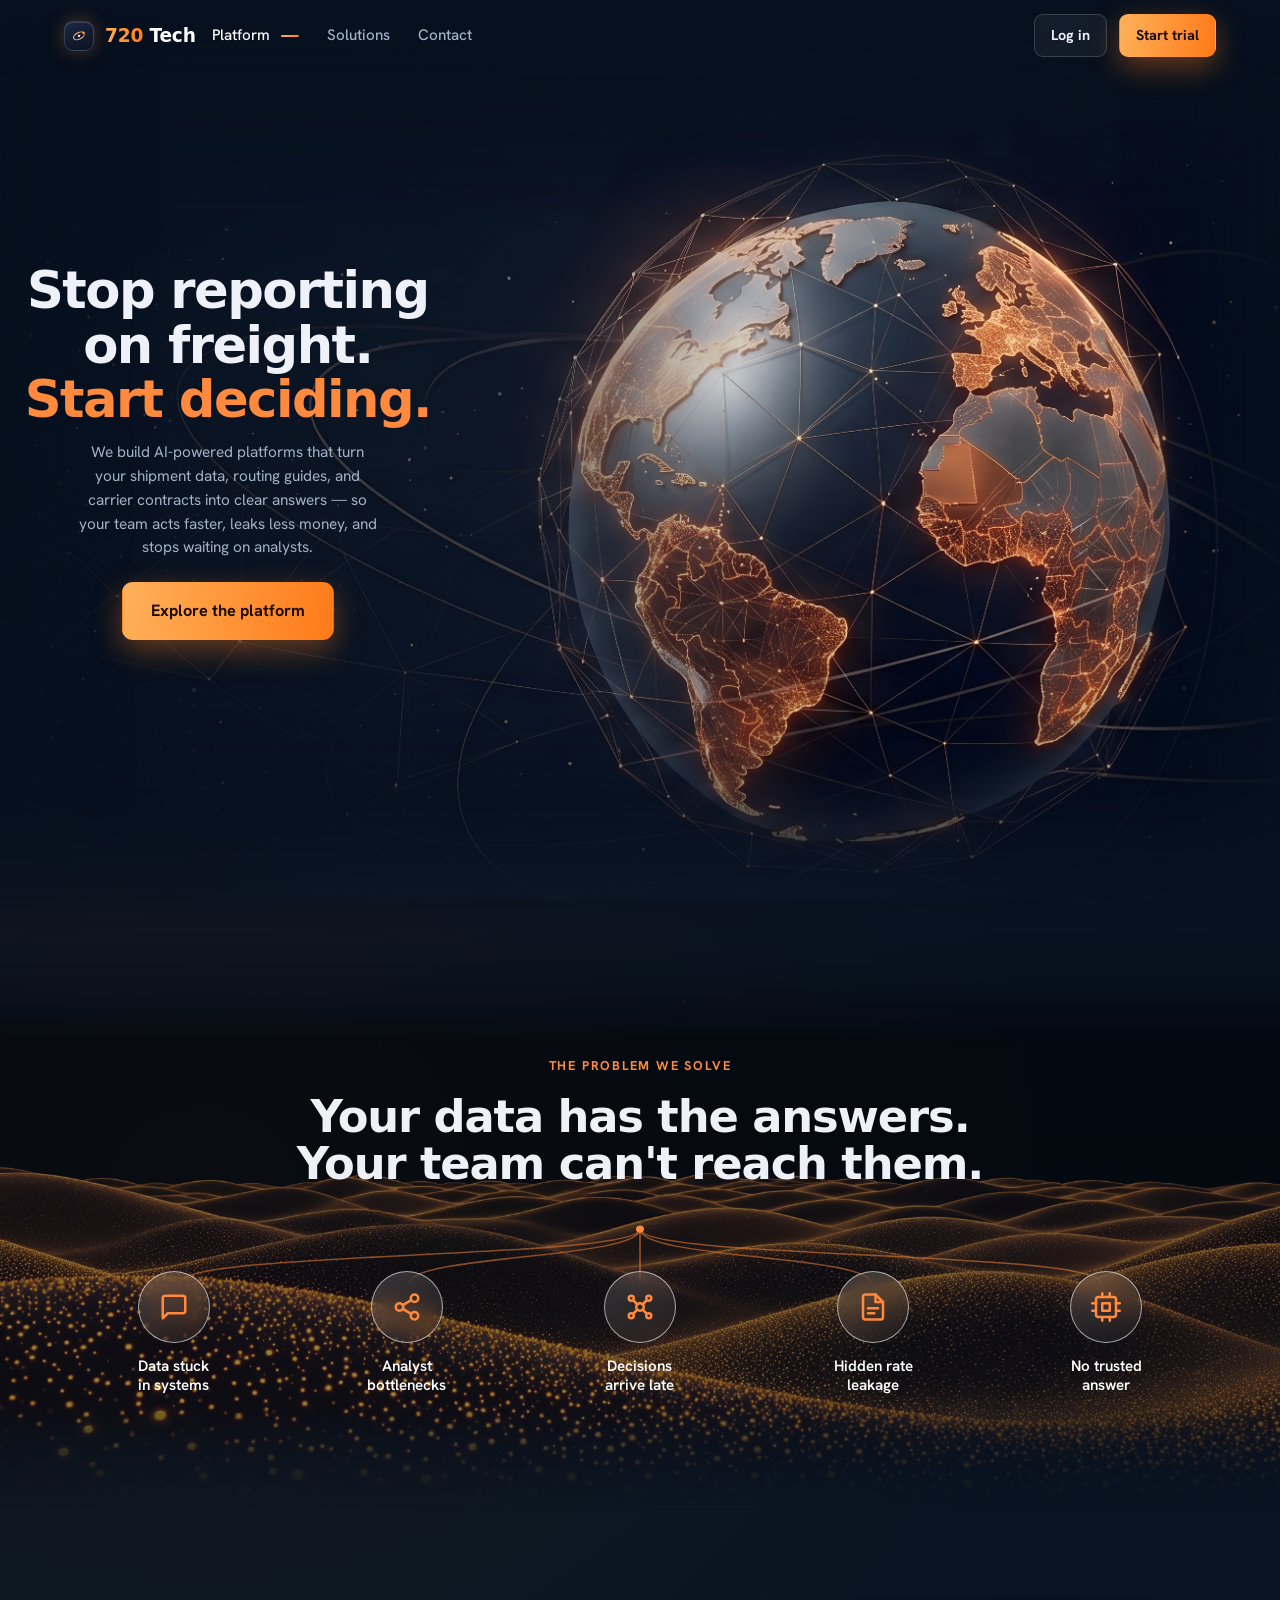
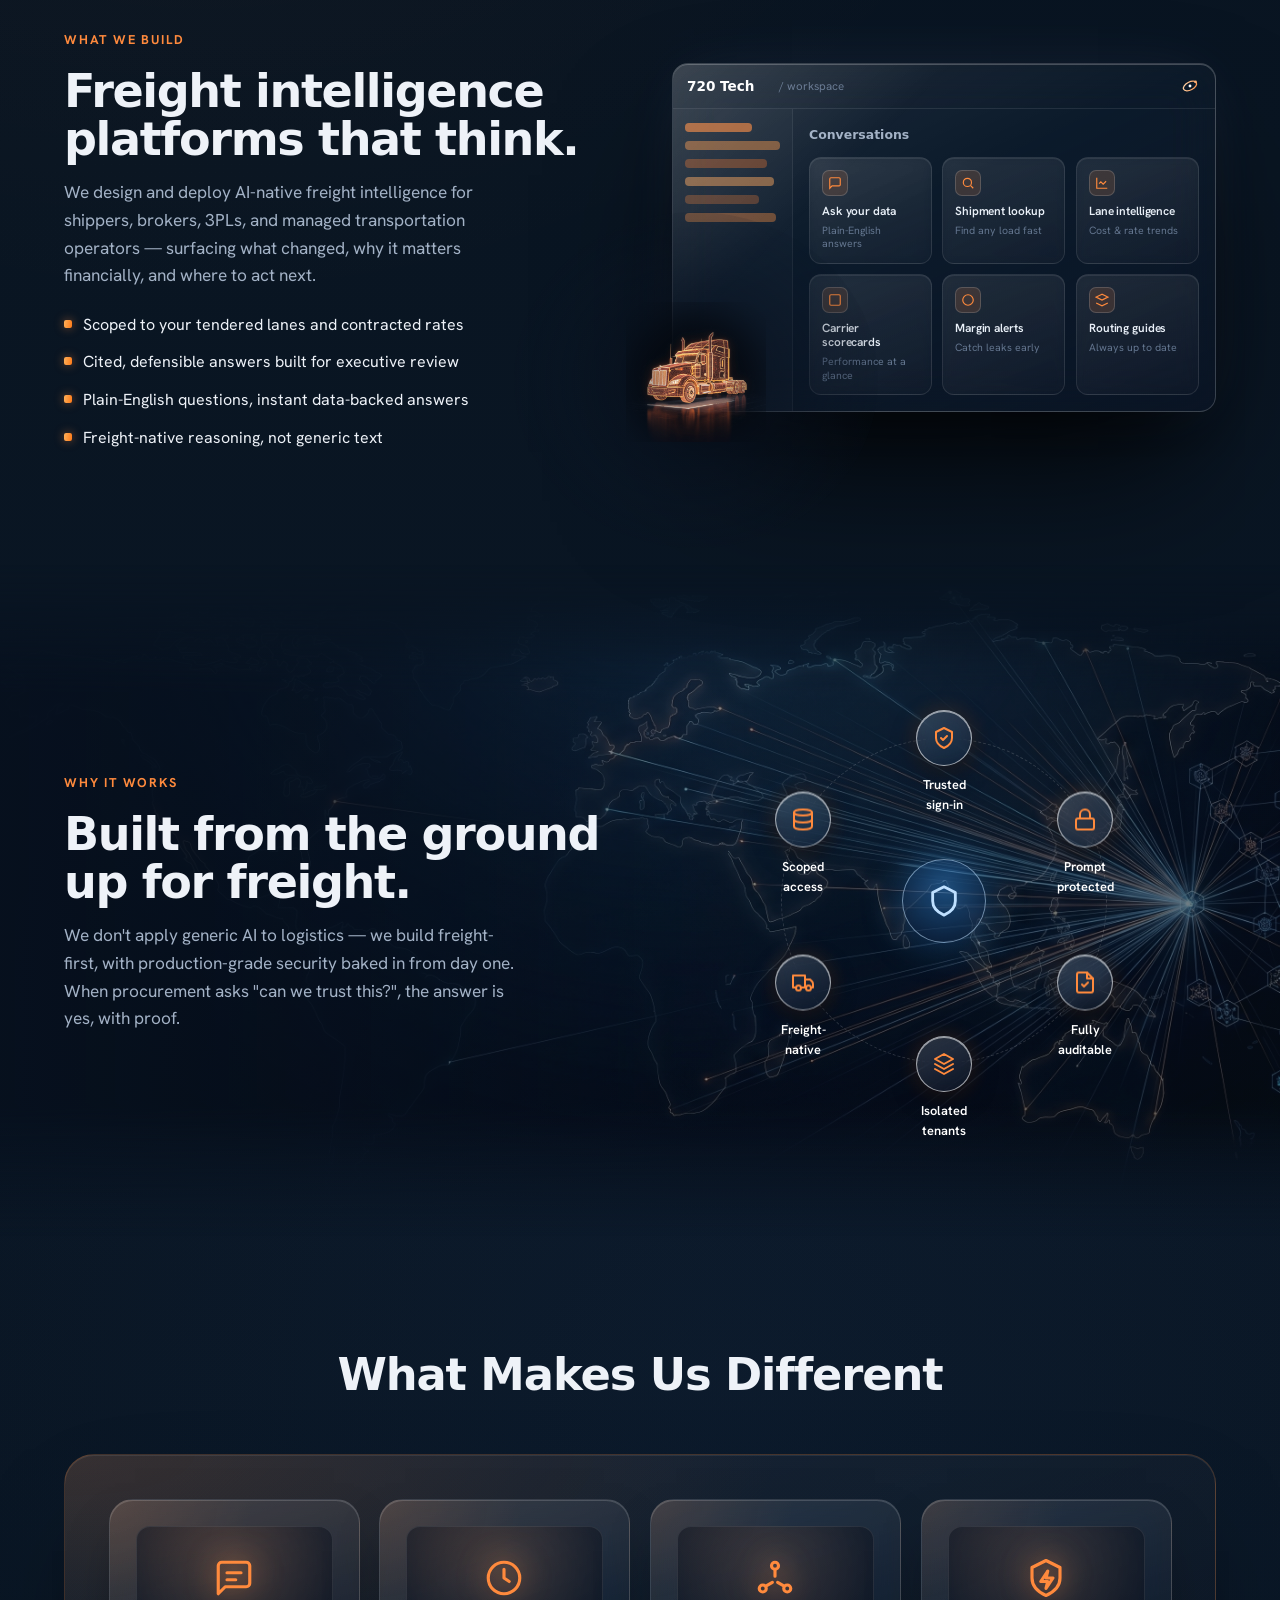
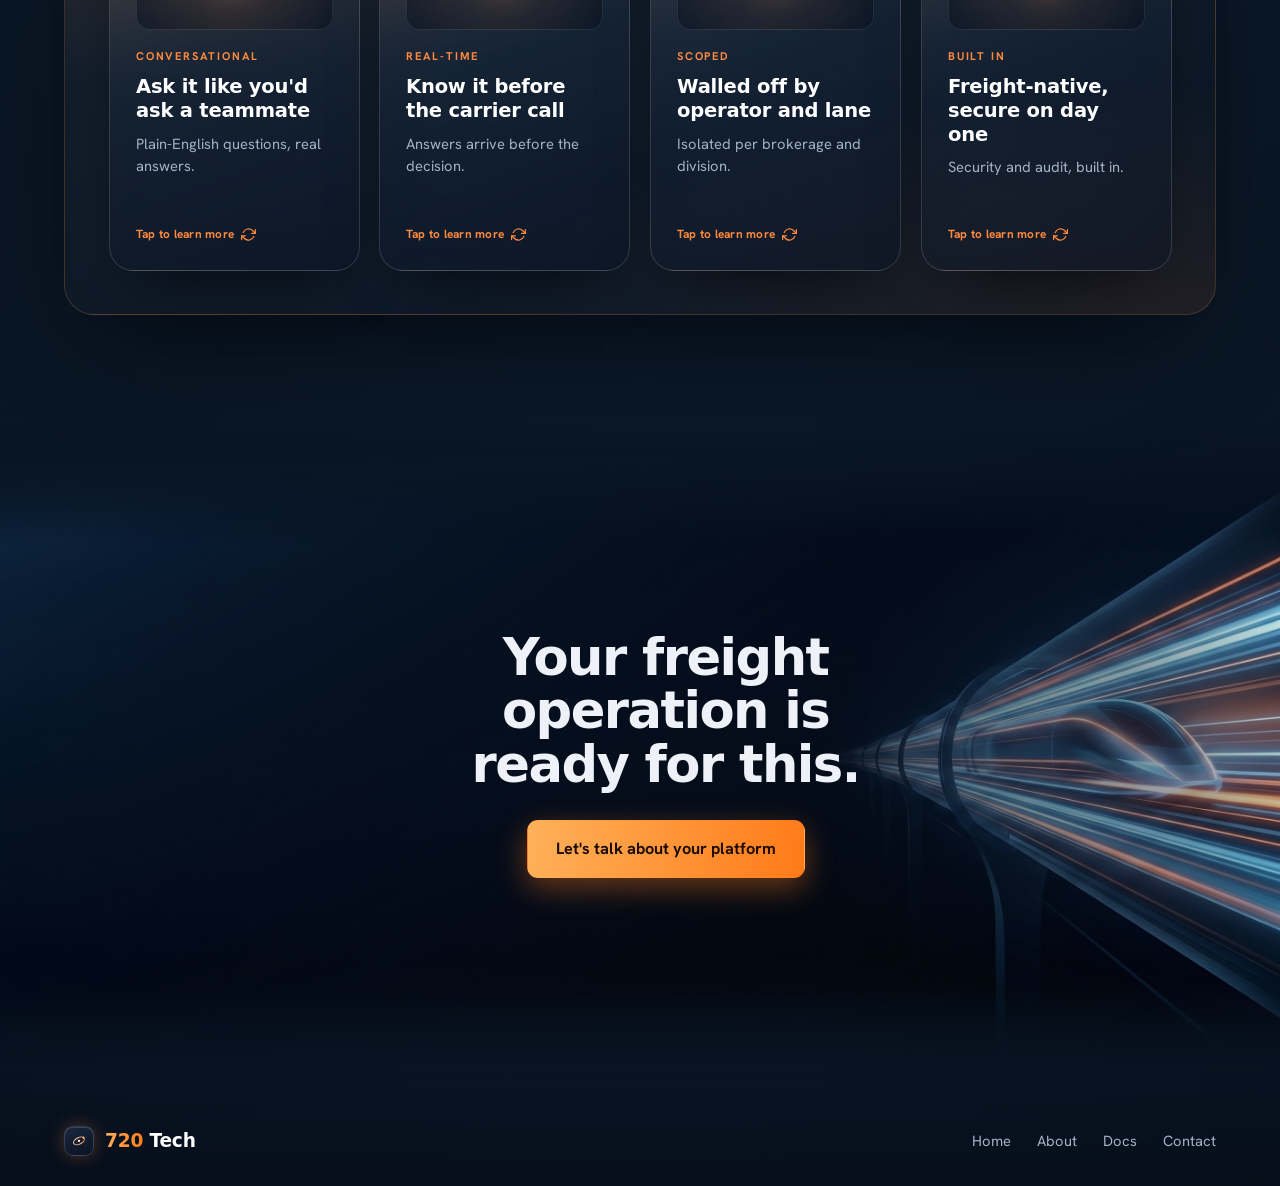
==== index.html @ ce0e9659 "Different: orange-gradient panel behind cards; click/keyboard flip cards (front tease -> back detail" ====
<!DOCTYPE html>
<html lang="en">
<head>
  <meta charset="UTF-8" />
  <meta name="viewport" content="width=device-width, initial-scale=1.0" />
  <title>Freight Intelligence Platforms | 720 Tech</title>
  <meta name="description" content="720 Tech builds AI-powered freight intelligence platforms that turn shipment data, routing guides, and carrier contracts into cited, real-time answers — so teams decide faster and stop waiting on analysts." />
  <meta name="robots" content="index, follow" />
  <link rel="canonical" href="https://kaidena9.github.io/720tech/" />
  <meta property="og:type" content="website" />
  <meta property="og:site_name" content="720 Tech" />
  <meta property="og:title" content="Freight Intelligence Platforms | 720 Tech" />
  <meta property="og:description" content="720 Tech builds AI-powered freight intelligence platforms that turn shipment data, routing guides, and carrier contracts into cited, real-time answers — so teams decide faster and stop waiting on analysts." />
  <meta property="og:url" content="https://kaidena9.github.io/720tech/" />
  <meta property="og:image" content="https://kaidena9.github.io/720tech/assets/light/globe-hd.jpg" />
  <meta property="og:image:width" content="2048" />
  <meta property="og:image:height" content="2048" />
  <meta name="twitter:card" content="summary_large_image" />
  <meta name="twitter:title" content="Freight Intelligence Platforms | 720 Tech" />
  <meta name="twitter:description" content="720 Tech builds AI-powered freight intelligence platforms that turn shipment data, routing guides, and carrier contracts into cited, real-time answers." />
  <meta name="twitter:image" content="https://kaidena9.github.io/720tech/assets/light/globe-hd.jpg" />
  <link rel="icon" href="assets/logomark.svg" type="image/svg+xml" />
  <link rel="preconnect" href="https://fonts.googleapis.com" />
  <link rel="preconnect" href="https://api.fontshare.com" crossorigin />
  <link rel="stylesheet" href="site.css" />
  <script type="application/ld+json">
  {"@context":"https://schema.org","@graph":[
    {"@type":"Organization","@id":"https://kaidena9.github.io/720tech/#organization","name":"720 Tech","url":"https://kaidena9.github.io/720tech/","logo":"https://kaidena9.github.io/720tech/assets/logomark.svg","description":"720 Tech builds AI-powered freight intelligence platforms for shippers, brokers, 3PLs, and managed transportation operators."},
    {"@type":"WebSite","@id":"https://kaidena9.github.io/720tech/#website","name":"720 Tech","url":"https://kaidena9.github.io/720tech/","publisher":{"@id":"https://kaidena9.github.io/720tech/#organization"}}
  ]}
  </script>
</head>
<body>
  <a class="skip" href="#main">Skip to content</a>

  <!-- ======================= NAV ======================= -->
  <header class="nav" id="nav">
    <div class="wrap nav-inner">
      <a class="brand" href="index.html" aria-label="720 Tech home">
        <span class="brand-mark" aria-hidden="true"><svg viewBox="0 0 40 40" fill="none"><defs><linearGradient id="lgm" x1="7" y1="8" x2="33" y2="32" gradientUnits="userSpaceOnUse"><stop stop-color="#ffe1bd"/><stop offset="1" stop-color="#ff8a3d"/></linearGradient></defs><ellipse cx="20" cy="20" rx="13" ry="7.2" transform="rotate(-27 20 20)" stroke="url(#lgm)" stroke-width="2.3"/><circle cx="20" cy="20" r="2.6" fill="#fff"/><circle cx="30" cy="12.6" r="2.5" fill="url(#lgm)"/></svg></span>
        <span><span class="b720">720</span> Tech</span>
      </a>
      <nav class="nav-links" aria-label="Primary">
        <a class="cur" href="#what">Platform</a>
        <a href="#build">Solutions</a>
        <a href="#cta">Contact</a>
      </nav>
      <div class="nav-right">
        <a class="btn btn-ghost" href="#cta">Log in</a>
        <a class="btn btn-orange" href="#cta">Start trial</a>
        <button class="menu-btn" id="menuBtn" aria-label="Open menu" aria-expanded="false" aria-controls="mobile"><span></span><span></span><span></span></button>
      </div>
    </div>
  </header>
  <div class="mobile" id="mobile" hidden>
    <a href="#what">Platform</a>
    <a href="#build">Solutions</a>
    <a href="#cta">Contact</a>
    <a class="btn btn-orange" href="#cta">Start trial</a>
  </div>

  <main id="main">

    <!-- ======================= HERO ======================= -->
    <section class="hero">
      <span class="hero-scrim" aria-hidden="true"></span>
      <div class="wrap hero-grid">
        <div class="hero-copy">
          <h1 class="reveal">Stop reporting on freight. <span class="warm">Start deciding.</span></h1>
          <p class="reveal" data-d="1">We build AI-powered platforms that turn your shipment data, routing guides, and carrier contracts into clear answers — so your team acts faster, leaks less money, and stops waiting on analysts.</p>
          <div class="hero-cta reveal" data-d="2"><a class="btn btn-orange btn-lg" href="#what">Explore the platform</a></div>
        </div>
      </div>
    </section>

    <!-- ======================= PROBLEM ======================= -->
    <section class="sec" id="what">
      <div class="sec-wave" aria-hidden="true"><img src="assets/light/wave-bg-hd.jpg" alt="" loading="lazy" /></div>
      <div class="wrap">
        <div class="head reveal">
          <span class="kick">The Problem We Solve</span>
          <h2>Your data has the answers.<br>Your team can't reach them.</h2>
        </div>
        <div class="ptree reveal" data-d="1">
          <svg class="ptree-lines" viewBox="0 0 1000 60" preserveAspectRatio="none" fill="none" stroke="rgba(255,138,61,.5)" stroke-width="1.5">
            <path d="M500 4 C 500 34, 100 26, 100 58"/>
            <path d="M500 4 C 500 34, 300 30, 300 58"/>
            <path d="M500 4 L 500 58"/>
            <path d="M500 4 C 500 34, 700 30, 700 58"/>
            <path d="M500 4 C 500 34, 900 26, 900 58"/>
            <circle cx="500" cy="4" r="3.5" fill="#ff8a3d" stroke="none"/>
          </svg>
          <div class="pnodes">
            <div class="pnode"><span class="pcirc"><svg viewBox="0 0 24 24" fill="none" stroke="currentColor" stroke-width="2" stroke-linecap="round" stroke-linejoin="round"><path d="M21 15a2 2 0 0 1-2 2H7l-4 4V5a2 2 0 0 1 2-2h14a2 2 0 0 1 2 2z"/></svg></span><b>Data stuck<br>in systems</b></div>
            <div class="pnode"><span class="pcirc"><svg viewBox="0 0 24 24" fill="none" stroke="currentColor" stroke-width="2" stroke-linecap="round" stroke-linejoin="round"><circle cx="18" cy="5" r="3"/><circle cx="6" cy="12" r="3"/><circle cx="18" cy="19" r="3"/><line x1="8.6" y1="10.5" x2="15.4" y2="6.5"/><line x1="8.6" y1="13.5" x2="15.4" y2="17.5"/></svg></span><b>Analyst<br>bottlenecks</b></div>
            <div class="pnode"><span class="pcirc"><svg viewBox="0 0 24 24" fill="none" stroke="currentColor" stroke-width="2" stroke-linecap="round" stroke-linejoin="round"><circle cx="12" cy="12" r="3"/><circle cx="5" cy="5" r="2"/><circle cx="19" cy="5" r="2"/><circle cx="5" cy="19" r="2"/><circle cx="19" cy="19" r="2"/><path d="M7 7l3 3M17 7l-3 3M7 17l3-3M17 17l-3-3"/></svg></span><b>Decisions<br>arrive late</b></div>
            <div class="pnode"><span class="pcirc"><svg viewBox="0 0 24 24" fill="none" stroke="currentColor" stroke-width="2" stroke-linecap="round" stroke-linejoin="round"><path d="M14 2H6a2 2 0 0 0-2 2v16a2 2 0 0 0 2 2h12a2 2 0 0 0 2-2V8z"/><path d="M14 2v6h6"/><line x1="8" y1="13" x2="16" y2="13"/><line x1="8" y1="17" x2="13" y2="17"/></svg></span><b>Hidden rate<br>leakage</b></div>
            <div class="pnode"><span class="pcirc"><svg viewBox="0 0 24 24" fill="none" stroke="currentColor" stroke-width="2" stroke-linecap="round" stroke-linejoin="round"><rect x="4" y="4" width="16" height="16" rx="2"/><rect x="9" y="9" width="6" height="6"/><line x1="9" y1="1" x2="9" y2="4"/><line x1="15" y1="1" x2="15" y2="4"/><line x1="9" y1="20" x2="9" y2="23"/><line x1="15" y1="20" x2="15" y2="23"/><line x1="20" y1="9" x2="23" y2="9"/><line x1="20" y1="15" x2="23" y2="15"/><line x1="1" y1="9" x2="4" y2="9"/><line x1="1" y1="15" x2="4" y2="15"/></svg></span><b>No trusted<br>answer</b></div>
          </div>
        </div>
      </div>
    </section>

    <!-- ======================= WHAT WE BUILD ======================= -->
    <section class="sec" id="build">
      <div class="wrap split">
        <div class="col-text reveal">
          <span class="kick">What We Build</span>
          <h2>Freight intelligence platforms that think.</h2>
          <p>We design and deploy AI-native freight intelligence for shippers, brokers, 3PLs, and managed transportation operators — surfacing what changed, why it matters financially, and where to act next.</p>
          <ul class="blist">
            <li>Scoped to your tendered lanes and contracted rates</li>
            <li>Cited, defensible answers built for executive review</li>
            <li>Plain-English questions, instant data-backed answers</li>
            <li>Freight-native reasoning, not generic text</li>
          </ul>
        </div>
        <div class="col-visual reveal" data-d="1">
          <div class="dash-wrap">
            <div class="dash" aria-hidden="true">
              <div class="dash-bar"><span class="b720" style="color:#fff">720 Tech</span><span class="tab">/ workspace</span><span class="dash-logo" aria-hidden="true"><svg viewBox="0 0 40 40" fill="none"><defs><linearGradient id="lgmd" x1="7" y1="8" x2="33" y2="32" gradientUnits="userSpaceOnUse"><stop stop-color="#ffe1bd"/><stop offset="1" stop-color="#ff8a3d"/></linearGradient></defs><ellipse cx="20" cy="20" rx="13" ry="7.2" transform="rotate(-27 20 20)" stroke="url(#lgmd)" stroke-width="2.3"/><circle cx="20" cy="20" r="2.6" fill="#fff"/><circle cx="30" cy="12.6" r="2.5" fill="url(#lgmd)"/></svg></span></div>
              <div class="dash-body">
                <div class="dash-side"><i></i><i></i><i></i><i></i><i></i><i></i></div>
                <div class="dash-main">
                  <h6>Conversations</h6>
                  <div class="dash-cards">
                    <div class="dcardm"><span class="ic"><svg viewBox="0 0 24 24" fill="none" stroke="currentColor" stroke-width="2"><path d="M21 15a2 2 0 0 1-2 2H7l-4 4V5a2 2 0 0 1 2-2h14a2 2 0 0 1 2 2z"/></svg></span><b class="dt">Ask your data</b><span class="dd">Plain-English answers</span></div>
                    <div class="dcardm"><span class="ic"><svg viewBox="0 0 24 24" fill="none" stroke="currentColor" stroke-width="2"><circle cx="11" cy="11" r="7"/><line x1="21" y1="21" x2="16.6" y2="16.6"/></svg></span><b class="dt">Shipment lookup</b><span class="dd">Find any load fast</span></div>
                    <div class="dcardm"><span class="ic"><svg viewBox="0 0 24 24" fill="none" stroke="currentColor" stroke-width="2"><path d="M3 3v18h18"/><path d="m19 9-5 5-4-4-3 3"/></svg></span><b class="dt">Lane intelligence</b><span class="dd">Cost &amp; rate trends</span></div>
                    <div class="dcardm"><span class="ic"><svg viewBox="0 0 24 24" fill="none" stroke="currentColor" stroke-width="2"><rect x="3" y="3" width="18" height="18" rx="2"/></svg></span><b class="dt">Carrier scorecards</b><span class="dd">Performance at a glance</span></div>
                    <div class="dcardm"><span class="ic"><svg viewBox="0 0 24 24" fill="none" stroke="currentColor" stroke-width="2"><circle cx="12" cy="12" r="9"/></svg></span><b class="dt">Margin alerts</b><span class="dd">Catch leaks early</span></div>
                    <div class="dcardm"><span class="ic"><svg viewBox="0 0 24 24" fill="none" stroke="currentColor" stroke-width="2"><path d="M12 2 2 7l10 5 10-5z"/><path d="m2 17 10 5 10-5"/></svg></span><b class="dt">Routing guides</b><span class="dd">Always up to date</span></div>
                  </div>
                </div>
              </div>
            </div>
            <div class="build-sphere" aria-hidden="true"><img src="assets/light/holo-truck.jpg" alt="" loading="lazy" /><span class="smoke"><i style="--d:0s;--x:-22px"></i><i style="--d:.5s;--x:14px"></i><i style="--d:1s;--x:-8px"></i><i style="--d:1.5s;--x:20px"></i><i style="--d:2s;--x:-16px"></i><i style="--d:2.5s;--x:6px"></i><i style="--d:3s;--x:-24px"></i><i style="--d:3.5s;--x:18px"></i><i style="--d:4s;--x:-6px"></i><i style="--d:4.5s;--x:22px"></i><i style="--d:5s;--x:-18px"></i><i style="--d:5.5s;--x:10px"></i><i style="--d:6s;--x:-12px"></i><i style="--d:6.5s;--x:16px"></i><i style="--d:7s;--x:-20px"></i></span></div>
          </div>
        </div>
      </div>
    </section>

    <!-- ======================= WHY IT WORKS ======================= -->
    <section class="sec" id="why">
      <div class="sec-wave sec-map" aria-hidden="true"><img src="assets/light/world-map.jpg" alt="" loading="lazy" /></div>
      <div class="wrap split">
        <div class="col-text reveal">
          <span class="kick">Why It Works</span>
          <h2>Built from the ground up for freight.</h2>
          <p>We don't apply generic AI to logistics — we build freight-first, with production-grade security baked in from day one. When procurement asks "can we trust this?", the answer is yes, with proof.</p>
        </div>
        <div class="col-visual reveal" data-d="1">
          <div class="ring" aria-hidden="true">
            <span class="ring-circle"></span>
            <span class="ring-core"><svg viewBox="0 0 24 24" fill="none" stroke="currentColor" stroke-width="2" stroke-linecap="round" stroke-linejoin="round"><path d="M12 2l8 4v6c0 5-3.5 8-8 10-4.5-2-8-5-8-10V6z"/></svg></span>
            <div class="ring-orbit">
            <div class="rnode r1"><span class="rspin"><span class="rc"><svg viewBox="0 0 24 24" fill="none" stroke="currentColor" stroke-width="2" stroke-linecap="round" stroke-linejoin="round"><path d="M12 2l8 4v6c0 5-3.5 8-8 10-4.5-2-8-5-8-10V6z"/><path d="m9 12 2 2 4-4"/></svg></span><b>Trusted<br>sign-in</b></span></div>
            <div class="rnode r2"><span class="rspin"><span class="rc"><svg viewBox="0 0 24 24" fill="none" stroke="currentColor" stroke-width="2" stroke-linecap="round" stroke-linejoin="round"><rect x="3" y="11" width="18" height="11" rx="2"/><path d="M7 11V7a5 5 0 0 1 10 0v4"/></svg></span><b>Prompt<br>protected</b></span></div>
            <div class="rnode r3"><span class="rspin"><span class="rc"><svg viewBox="0 0 24 24" fill="none" stroke="currentColor" stroke-width="2" stroke-linecap="round" stroke-linejoin="round"><path d="M14 2H6a2 2 0 0 0-2 2v16a2 2 0 0 0 2 2h12a2 2 0 0 0 2-2V8z"/><path d="M14 2v6h6"/><path d="m9 14 2 2 4-4"/></svg></span><b>Fully<br>auditable</b></span></div>
            <div class="rnode r4"><span class="rspin"><span class="rc"><svg viewBox="0 0 24 24" fill="none" stroke="currentColor" stroke-width="2" stroke-linecap="round" stroke-linejoin="round"><path d="m12 2 9 5-9 5-9-5z"/><path d="m3 12 9 5 9-5"/><path d="m3 17 9 5 9-5"/></svg></span><b>Isolated<br>tenants</b></span></div>
            <div class="rnode r5"><span class="rspin"><span class="rc"><svg viewBox="0 0 24 24" fill="none" stroke="currentColor" stroke-width="2" stroke-linecap="round" stroke-linejoin="round"><path d="M10 17h4V5H2v12h3"/><path d="M20 17h2v-3.34a4 4 0 0 0-1.17-2.83L19 9h-5v8h1"/><circle cx="7.5" cy="17.5" r="2.5"/><circle cx="17.5" cy="17.5" r="2.5"/></svg></span><b>Freight-<br>native</b></span></div>
            <div class="rnode r6"><span class="rspin"><span class="rc"><svg viewBox="0 0 24 24" fill="none" stroke="currentColor" stroke-width="2" stroke-linecap="round" stroke-linejoin="round"><ellipse cx="12" cy="5" rx="9" ry="3"/><path d="M3 5v14a9 3 0 0 0 18 0V5"/><path d="M3 12a9 3 0 0 0 18 0"/></svg></span><b>Scoped<br>access</b></span></div>
            </div>
          </div>
        </div>
      </div>
    </section>

    <!-- ======================= WHAT MAKES US DIFFERENT ======================= -->
    <section class="sec" id="different">
      <div class="wrap">
        <div class="head reveal"><h2>What Makes Us Different</h2></div>
        <div class="diff-panel reveal">
        <div class="diff">
          <article class="dcard" role="button" tabindex="0" aria-label="Conversational — tap for details">
            <div class="dcard-inner">
              <div class="dcard-face dcard-front">
                <div class="dthumb"><svg viewBox="0 0 24 24" fill="none" stroke="currentColor" stroke-width="1.8" stroke-linecap="round" stroke-linejoin="round"><path d="M21 15a2 2 0 0 1-2 2H7l-4 4V5a2 2 0 0 1 2-2h14a2 2 0 0 1 2 2z"/><path d="M8 9h8M8 13h5"/></svg></div>
                <span class="dkick">Conversational</span>
                <h4>Ask it like you'd ask a teammate</h4>
                <p class="dtease">Plain-English questions, real answers.</p>
                <span class="dflip">Tap to learn more <svg viewBox="0 0 24 24" fill="none" stroke="currentColor" stroke-width="2" stroke-linecap="round" stroke-linejoin="round"><polyline points="23 4 23 10 17 10"/><polyline points="1 20 1 14 7 14"/><path d="M3.51 9a9 9 0 0 1 14.85-3.36L23 10M1 14l4.64 4.36A9 9 0 0 0 20.49 15"/></svg></span>
              </div>
              <div class="dcard-face dcard-back">
                <span class="dkick">Conversational</span>
                <h4>Ask it like you'd ask a teammate</h4>
                <p>Type the question in plain English and get a straight answer back, with the numbers it came from. No dashboards to build, no SQL, no waiting on the analytics team.</p>
                <span class="dflip">Tap to go back <svg viewBox="0 0 24 24" fill="none" stroke="currentColor" stroke-width="2" stroke-linecap="round" stroke-linejoin="round"><polyline points="23 4 23 10 17 10"/><polyline points="1 20 1 14 7 14"/><path d="M3.51 9a9 9 0 0 1 14.85-3.36L23 10M1 14l4.64 4.36A9 9 0 0 0 20.49 15"/></svg></span>
              </div>
            </div>
          </article>
          <article class="dcard" role="button" tabindex="0" aria-label="Real-time — tap for details">
            <div class="dcard-inner">
              <div class="dcard-face dcard-front">
                <div class="dthumb"><svg viewBox="0 0 24 24" fill="none" stroke="currentColor" stroke-width="1.8" stroke-linecap="round" stroke-linejoin="round"><circle cx="12" cy="12" r="9"/><path d="M12 7v5l3 2"/></svg></div>
                <span class="dkick">Real-time</span>
                <h4>Know it before the carrier call</h4>
                <p class="dtease">Answers arrive before the decision.</p>
                <span class="dflip">Tap to learn more <svg viewBox="0 0 24 24" fill="none" stroke="currentColor" stroke-width="2" stroke-linecap="round" stroke-linejoin="round"><polyline points="23 4 23 10 17 10"/><polyline points="1 20 1 14 7 14"/><path d="M3.51 9a9 9 0 0 1 14.85-3.36L23 10M1 14l4.64 4.36A9 9 0 0 0 20.49 15"/></svg></span>
              </div>
              <div class="dcard-face dcard-back">
                <span class="dkick">Real-time</span>
                <h4>Know it before the carrier call</h4>
                <p>Rates, capacity, and exceptions update the moment your data does. You catch the margin leak while there's still time to do something about it.</p>
                <span class="dflip">Tap to go back <svg viewBox="0 0 24 24" fill="none" stroke="currentColor" stroke-width="2" stroke-linecap="round" stroke-linejoin="round"><polyline points="23 4 23 10 17 10"/><polyline points="1 20 1 14 7 14"/><path d="M3.51 9a9 9 0 0 1 14.85-3.36L23 10M1 14l4.64 4.36A9 9 0 0 0 20.49 15"/></svg></span>
              </div>
            </div>
          </article>
          <article class="dcard" role="button" tabindex="0" aria-label="Scoped — tap for details">
            <div class="dcard-inner">
              <div class="dcard-face dcard-front">
                <div class="dthumb"><svg viewBox="0 0 24 24" fill="none" stroke="currentColor" stroke-width="1.8" stroke-linecap="round" stroke-linejoin="round"><circle cx="12" cy="5" r="2"/><circle cx="5" cy="18" r="2"/><circle cx="19" cy="18" r="2"/><path d="M12 7v4M10.5 14.5 7 16.5M13.5 14.5 17 16.5"/></svg></div>
                <span class="dkick">Scoped</span>
                <h4>Walled off by operator and lane</h4>
                <p class="dtease">Isolated per brokerage and division.</p>
                <span class="dflip">Tap to learn more <svg viewBox="0 0 24 24" fill="none" stroke="currentColor" stroke-width="2" stroke-linecap="round" stroke-linejoin="round"><polyline points="23 4 23 10 17 10"/><polyline points="1 20 1 14 7 14"/><path d="M3.51 9a9 9 0 0 1 14.85-3.36L23 10M1 14l4.64 4.36A9 9 0 0 0 20.49 15"/></svg></span>
              </div>
              <div class="dcard-face dcard-back">
                <span class="dkick">Scoped</span>
                <h4>Walled off by operator and lane</h4>
                <p>Every brokerage, division, and tenant runs in its own isolated view. Your contracted rates and margins never touch anyone else's.</p>
                <span class="dflip">Tap to go back <svg viewBox="0 0 24 24" fill="none" stroke="currentColor" stroke-width="2" stroke-linecap="round" stroke-linejoin="round"><polyline points="23 4 23 10 17 10"/><polyline points="1 20 1 14 7 14"/><path d="M3.51 9a9 9 0 0 1 14.85-3.36L23 10M1 14l4.64 4.36A9 9 0 0 0 20.49 15"/></svg></span>
              </div>
            </div>
          </article>
          <article class="dcard" role="button" tabindex="0" aria-label="Built in — tap for details">
            <div class="dcard-inner">
              <div class="dcard-face dcard-front">
                <div class="dthumb"><svg viewBox="0 0 24 24" fill="none" stroke="currentColor" stroke-width="1.8" stroke-linecap="round" stroke-linejoin="round"><path d="M12 2l8 4v6c0 5-3.5 8-8 10-4.5-2-8-5-8-10V6z"/><path d="m13 8-4 6h4l-1 4 4-6h-4z"/></svg></div>
                <span class="dkick">Built in</span>
                <h4>Freight-native, secure on day one</h4>
                <p class="dtease">Security and audit, built in.</p>
                <span class="dflip">Tap to learn more <svg viewBox="0 0 24 24" fill="none" stroke="currentColor" stroke-width="2" stroke-linecap="round" stroke-linejoin="round"><polyline points="23 4 23 10 17 10"/><polyline points="1 20 1 14 7 14"/><path d="M3.51 9a9 9 0 0 1 14.85-3.36L23 10M1 14l4.64 4.36A9 9 0 0 0 20.49 15"/></svg></span>
              </div>
              <div class="dcard-face dcard-back">
                <span class="dkick">Built in</span>
                <h4>Freight-native, secure on day one</h4>
                <p>Built on a real freight ontology instead of a generic chatbot. Enterprise sign-in, row-level access, and full audit trails come standard.</p>
                <span class="dflip">Tap to go back <svg viewBox="0 0 24 24" fill="none" stroke="currentColor" stroke-width="2" stroke-linecap="round" stroke-linejoin="round"><polyline points="23 4 23 10 17 10"/><polyline points="1 20 1 14 7 14"/><path d="M3.51 9a9 9 0 0 1 14.85-3.36L23 10M1 14l4.64 4.36A9 9 0 0 0 20.49 15"/></svg></span>
              </div>
            </div>
          </article>
        </div>
        </div>
      </div>
    </section>

    <!-- ======================= CTA ======================= -->
    <section class="cta" id="cta">
      <span class="cta-scrim" aria-hidden="true"></span>
      <div class="wrap">
        <div class="cta-copy reveal">
          <h2>Your freight operation is ready for this.</h2>
          <a class="btn btn-orange btn-lg" href="#cta">Let's talk about your platform</a>
        </div>
      </div>
    </section>

  </main>

  <!-- ======================= FOOTER ======================= -->
  <footer class="foot">
    <div class="wrap foot-inner">
      <a class="brand" href="index.html" aria-label="720 Tech home">
        <span class="brand-mark" aria-hidden="true"><svg viewBox="0 0 40 40" fill="none"><defs><linearGradient id="lgmf" x1="7" y1="8" x2="33" y2="32" gradientUnits="userSpaceOnUse"><stop stop-color="#ffe1bd"/><stop offset="1" stop-color="#ff8a3d"/></linearGradient></defs><ellipse cx="20" cy="20" rx="13" ry="7.2" transform="rotate(-27 20 20)" stroke="url(#lgmf)" stroke-width="2.3"/><circle cx="20" cy="20" r="2.6" fill="#fff"/><circle cx="30" cy="12.6" r="2.5" fill="url(#lgmf)"/></svg></span>
        <span><span class="b720">720</span> Tech</span>
      </a>
      <nav class="foot-links" aria-label="Footer">
        <a href="#main">Home</a>
        <a href="#what">About</a>
        <a href="#build">Docs</a>
        <a href="#cta">Contact</a>
      </nav>
    </div>
  </footer>

  <script src="app.js"></script>
</body>
</html>
---- site.css ----
/* ============================================================
   720 Tech — landing page (mockup 1:1 rebuild)
   Dark navy · orange accent · glowing globe + node networks
   ============================================================ */
@import url('https://fonts.googleapis.com/css2?family=Hanken+Grotesk:wght@400;500;600;700;800&display=swap');
@import url('https://api.fontshare.com/v2/css?f[]=satoshi@500,700,900&display=swap');

:root{
  --bg:#07111f;
  --bg-2:#0a1626;
  --panel:rgba(255,255,255,.035);
  --panel-2:rgba(255,255,255,.06);
  --line:rgba(255,255,255,.09);
  --line-2:rgba(255,255,255,.16);
  --ink:#eef2f8;
  --ink-2:#a3b2c6;
  --ink-3:#64768f;
  --orange:#ff8a3d;
  --orange-2:#ff7a18;
  --orange-soft:rgba(255,138,61,.14);
  --grad:linear-gradient(100deg,#ffb15a,#ff7a18);
  --f-d:'Satoshi',system-ui,sans-serif;
  --f-b:'Hanken Grotesk',system-ui,-apple-system,sans-serif;
  --wrap:1200px;--pad:24px;--r:18px;--r-lg:24px;--ease:cubic-bezier(.2,.7,.3,1);
}
*{box-sizing:border-box;margin:0;padding:0}
html{scroll-behavior:smooth;-webkit-text-size-adjust:100%}
body{font-family:var(--f-b);color:var(--ink);line-height:1.6;font-size:16.5px;
  background:
    radial-gradient(120% 32% at 80% 3%, rgba(255,138,61,.07), transparent 60%),
    radial-gradient(115% 28% at 16% 27%, rgba(255,138,61,.045), transparent 60%),
    radial-gradient(120% 30% at 58% 68%, rgba(58,112,190,.06), transparent 62%),
    radial-gradient(120% 28% at 48% 90%, rgba(58,112,190,.05), transparent 62%),
    linear-gradient(180deg, #07111f 0%, #07111f 16%, #091522 40%, #0a1624 60%, #081421 84%, #07111f 100%);
  -webkit-font-smoothing:antialiased;overflow-x:hidden;position:relative}
a{color:inherit;text-decoration:none}img{max-width:100%;display:block}button{font-family:inherit;cursor:pointer}
::selection{background:rgba(255,138,61,.35);color:#fff}
:focus-visible{outline:2px solid var(--orange);outline-offset:3px;border-radius:6px}
.wrap{max-width:var(--wrap);margin:0 auto;padding:0 var(--pad)}
.skip{position:absolute;left:-999px}.skip:focus{left:12px;top:12px;background:var(--orange);color:#06101e;padding:10px 16px;border-radius:8px;z-index:200}

/* ambient page glow (subtle, like the mockup's edges) */
body::before{content:"";position:fixed;inset:0;z-index:-2;pointer-events:none;
  background:
    radial-gradient(700px 600px at -8% 32%, rgba(255,120,40,.10), transparent 60%),
    radial-gradient(760px 700px at 108% 22%, rgba(40,120,255,.10), transparent 60%),
    radial-gradient(900px 800px at 50% 120%, rgba(40,110,230,.07), transparent 60%)}
body::after{content:"";position:fixed;inset:0;z-index:-2;pointer-events:none;opacity:.5;
  background-image:radial-gradient(1.4px 1.4px at 14% 20%,rgba(255,255,255,.6),transparent),radial-gradient(1.2px 1.2px at 82% 30%,rgba(255,255,255,.5),transparent),
    radial-gradient(1.3px 1.3px at 60% 70%,rgba(255,255,255,.5),transparent),radial-gradient(1px 1px at 30% 80%,rgba(255,255,255,.45),transparent),
    radial-gradient(1.2px 1.2px at 92% 64%,rgba(255,255,255,.5),transparent),radial-gradient(1px 1px at 8% 60%,rgba(255,255,255,.4),transparent);
  background-repeat:no-repeat}

h1,h2,h3,h4{font-family:var(--f-d);font-weight:700;line-height:1.05;letter-spacing:-.02em}
.warm{color:var(--orange)}
.kick{display:inline-block;font-family:var(--f-b);font-size:.8rem;font-weight:700;letter-spacing:.14em;text-transform:uppercase;color:var(--orange)}

/* ---------- buttons ---------- */
.btn{display:inline-flex;align-items:center;justify-content:center;gap:8px;font-weight:700;font-size:.95rem;
  padding:12px 22px;border-radius:11px;border:1px solid transparent;transition:transform .2s var(--ease),box-shadow .25s,background .25s,border-color .25s}
.btn-lg{padding:15px 28px;font-size:1.02rem}
.btn-orange{background:var(--grad);color:#1c0c01;box-shadow:0 10px 30px rgba(255,122,24,.4)}
.btn-orange:hover{transform:translateY(-2px);box-shadow:0 16px 40px rgba(255,122,24,.55)}
.btn-ghost{background:rgba(255,255,255,.05);color:var(--ink);border-color:var(--line-2)}
.btn-ghost:hover{transform:translateY(-2px);border-color:rgba(255,255,255,.35)}

/* ============================================================
   NAV
   ============================================================ */
.nav{position:fixed;top:0;left:0;right:0;z-index:100;padding:14px 0;transition:background .3s,border-color .3s;
  border-bottom:1px solid transparent;background:linear-gradient(to bottom,rgba(7,17,31,.85),rgba(7,17,31,.25) 70%,transparent)}
.nav.scrolled{background:rgba(7,17,31,.9);backdrop-filter:blur(16px);border-bottom-color:var(--line)}
.nav-inner{display:flex;align-items:center;gap:16px}
.brand{display:inline-flex;align-items:center;gap:11px;font-family:var(--f-d);font-weight:700;font-size:1.16rem;letter-spacing:-.01em;color:#fff}
.brand .b720{background:var(--grad);-webkit-background-clip:text;background-clip:text;-webkit-text-fill-color:transparent}
.brand-mark{width:30px;height:30px;border-radius:9px;position:relative;display:grid;place-items:center;
  background:linear-gradient(155deg,#1a2740,#0a1322);border:1px solid var(--line-2);box-shadow:0 0 18px rgba(255,138,61,.3),inset 0 1px 0 rgba(255,255,255,.14)}
.brand-mark svg{width:64%;height:64%}
.nav-links{display:none;align-items:center;gap:28px;margin-left:0}
@media(min-width:900px){.nav-links{display:flex}}
.nav-links a{font-size:.95rem;font-weight:500;color:var(--ink-2);display:inline-flex;align-items:center;gap:5px;transition:color .2s}
.nav-links a:hover{color:#fff}
.nav-links a.cur{color:#fff}
.nav-links a.cur::after{content:"";display:block;height:2px;width:18px;background:var(--grad);border-radius:2px;margin-left:6px}
.nav-right{margin-left:auto;display:flex;align-items:center;gap:12px}
.nav-right .btn{padding:9px 16px;border-radius:9px;font-size:.9rem}
.menu-btn{display:flex;width:42px;height:42px;flex-direction:column;gap:5px;align-items:center;justify-content:center;background:rgba(255,255,255,.05);border:1px solid var(--line);border-radius:10px}
@media(min-width:900px){.menu-btn{display:none}}
.menu-btn span{width:18px;height:2px;background:#fff;border-radius:2px;transition:.25s}
.menu-btn[aria-expanded="true"] span:nth-child(1){transform:translateY(7px) rotate(45deg)}
.menu-btn[aria-expanded="true"] span:nth-child(2){opacity:0}
.menu-btn[aria-expanded="true"] span:nth-child(3){transform:translateY(-7px) rotate(-45deg)}
.mobile{display:none;position:fixed;top:70px;left:12px;right:12px;z-index:99;flex-direction:column;gap:2px;padding:14px;
  border:1px solid var(--line);border-radius:16px;background:rgba(9,18,33,.97);backdrop-filter:blur(16px)}
.mobile[hidden]{display:none}.mobile.open{display:flex}
.mobile a{padding:13px 12px;color:var(--ink-2);font-weight:600;border-radius:10px}.mobile a:hover{color:#fff;background:rgba(255,255,255,.05)}
.mobile .btn{margin-top:8px}

/* ============================================================
   HERO
   ============================================================ */
.hero{position:relative;overflow:hidden;display:flex;align-items:center;min-height:clamp(780px,104vh,1140px);
  padding:clamp(160px,18vh,230px) 0 clamp(70px,8vw,110px);
  background:#07111f url("assets/light/hero-globe-bg-hd.jpg") no-repeat;background-size:auto 120%;background-position:right 14%;
  -webkit-mask-image:linear-gradient(180deg,#000 0,#000 84%,transparent 100%);
  mask-image:linear-gradient(180deg,#000 0,#000 84%,transparent 100%)}
.hero-scrim{position:absolute;inset:0;z-index:0;pointer-events:none;
  background:linear-gradient(90deg, rgba(7,17,31,.95) 0%, rgba(7,17,31,.62) 36%, rgba(7,17,31,.12) 60%, transparent 78%, transparent 86%, rgba(7,17,31,.85) 100%)}
.hero::after{content:"";position:absolute;inset:0;z-index:0;pointer-events:none;
  background:radial-gradient(112% 92% at 50% 45%, transparent 40%, rgba(7,17,31,.62) 78%, rgba(7,17,31,1) 100%);
  box-shadow:inset 0 -150px 170px -45px rgba(7,17,31,1), inset 0 120px 150px -45px rgba(7,17,31,.85)}
.hero-grid{position:relative;z-index:1;display:block;width:100%}
.hero-copy{max-width:430px;text-align:center;transform:translate(clamp(-64px,-4vw,-30px),-46px)}
.hero h1{font-size:clamp(2.1rem,4vw,3.4rem);font-weight:700;letter-spacing:-.03em;line-height:1.06;text-wrap:balance}
.hero p{margin:15px auto 0;color:var(--ink-2);font-size:clamp(.96rem,1.2vw,1.06rem);max-width:34ch;line-height:1.55}
.hero-cta{margin-top:22px;display:flex;gap:13px;flex-wrap:wrap;justify-content:center}
.hero-globe{position:relative;justify-self:center}
.hero-globe img{width:min(560px,92%);margin:0 auto;mix-blend-mode:screen;filter:drop-shadow(0 0 60px rgba(255,140,50,.3));
  animation:spin-slow 70s linear infinite}
@keyframes spin-slow{to{transform:rotate(0)}} /* placeholder; globe drift below */
.hero-globe img{animation:float-y 8s ease-in-out infinite}
@keyframes float-y{0%,100%{transform:translateY(0)}50%{transform:translateY(-14px)}}

/* ============================================================
   SECTION primitives
   ============================================================ */
.sec{position:relative;padding:clamp(72px,9vw,120px) 0}
.sec-wave{position:absolute;inset:0;z-index:0;overflow:hidden;
  -webkit-mask-image:linear-gradient(180deg,transparent 0,#000 19%,#000 81%,transparent 100%);
  mask-image:linear-gradient(180deg,transparent 0,#000 19%,#000 81%,transparent 100%)}
.sec-wave img{width:100%;height:100%;object-fit:cover;opacity:.5;mix-blend-mode:screen}
.sec-wave::after{content:"";position:absolute;inset:0;background:linear-gradient(var(--bg),transparent 18%,transparent 82%,var(--bg))}
/* world-map background (Why section): shown normally, with a readability scrim */
.sec-map img{opacity:.66;mix-blend-mode:normal;object-position:55% center}
.sec-map::after{background:
  linear-gradient(90deg, rgba(7,17,31,.95) 0%, rgba(7,17,31,.64) 30%, rgba(7,17,31,.2) 54%, rgba(7,17,31,.34) 100%),
  linear-gradient(180deg, var(--bg) 0%, transparent 15%, transparent 80%, var(--bg) 100%)}
.sec .wrap{position:relative;z-index:1}
.head{max-width:760px;margin:0 auto;text-align:center}
.head .kick{margin-bottom:16px}
.head h2{font-size:clamp(1.9rem,3.6vw,2.8rem);font-weight:700;letter-spacing:-.025em}
.head p{margin-top:14px;color:var(--ink-2);font-size:1.06rem;line-height:1.55}

/* ============================================================
   PROBLEM — node tree
   ============================================================ */
.ptree{position:relative;margin-top:clamp(48px,7vw,84px)}
.ptree-lines{position:absolute;top:-46px;left:0;right:0;height:60px;width:100%;pointer-events:none}
.pnodes{display:grid;grid-template-columns:repeat(5,1fr);gap:14px}
.pnode{display:flex;flex-direction:column;align-items:center;text-align:center;gap:14px}
.pnode .pcirc{width:72px;height:72px;border-radius:50%;display:grid;place-items:center;color:var(--orange);cursor:pointer;
  border:1.5px solid rgba(255,255,255,.6);
  background:linear-gradient(155deg,rgba(255,255,255,.16),rgba(255,255,255,.03));
  -webkit-backdrop-filter:blur(10px) saturate(1.3);backdrop-filter:blur(10px) saturate(1.3);will-change:transform;
  animation:pfloat 4.6s ease-in-out infinite;
  transition:transform .4s cubic-bezier(.34,1.56,.64,1),box-shadow .4s,background .4s,border-color .4s}
.pnode:nth-child(1) .pcirc{animation-delay:0s}
.pnode:nth-child(2) .pcirc{animation-delay:.5s}
.pnode:nth-child(3) .pcirc{animation-delay:1s}
.pnode:nth-child(4) .pcirc{animation-delay:1.5s}
.pnode:nth-child(5) .pcirc{animation-delay:2s}
@keyframes pfloat{
  0%,100%{transform:translateY(0);box-shadow:0 8px 26px rgba(0,0,0,.4),0 0 18px rgba(255,138,61,.12),inset 0 1px 0 rgba(255,255,255,.55),inset 0 -10px 20px rgba(255,255,255,.05)}
  50%{transform:translateY(-7px);box-shadow:0 18px 36px rgba(0,0,0,.45),0 0 34px rgba(255,138,61,.34),inset 0 1px 0 rgba(255,255,255,.7),inset 0 -10px 20px rgba(255,255,255,.06)}
}
.pnode .pcirc svg{width:30px;height:30px;transition:transform .4s cubic-bezier(.34,1.56,.64,1),color .35s,filter .35s}
.pnode:hover .pcirc{animation:none;transform:translateY(-14px) scale(1.18);border-color:rgba(255,255,255,.95);
  background:linear-gradient(155deg,rgba(255,255,255,.26),rgba(255,138,61,.14));
  box-shadow:0 26px 58px rgba(255,138,61,.5),0 0 75px rgba(255,138,61,.5),inset 0 1px 0 rgba(255,255,255,.75)}
.pnode:hover .pcirc svg{transform:scale(1.12);color:#fff;filter:drop-shadow(0 0 9px rgba(255,176,98,.95))}
.pnode b{font-size:.95rem;font-weight:600;color:#fff;line-height:1.25}

/* ============================================================
   SPLIT sections (build / why / cta)
   ============================================================ */
.split{display:grid;grid-template-columns:1fr 1fr;gap:clamp(36px,5vw,70px);align-items:center}
.split>*{min-width:0}
.dash,.dash-main,.dash-cards{min-width:0;max-width:100%}
.split.rev .col-visual{order:-1}
.col-text .kick{margin-bottom:16px}
.col-text h2{font-size:clamp(1.9rem,3.6vw,2.9rem);font-weight:700;letter-spacing:-.03em;margin-bottom:16px}
.col-text p{color:var(--ink-2);font-size:1.08rem;line-height:1.6;max-width:46ch}
.blist{list-style:none;margin-top:22px;display:flex;flex-direction:column;gap:12px}
.blist li{display:flex;align-items:flex-start;gap:11px;color:var(--ink);font-size:1rem}
.blist li::before{content:"";width:8px;height:8px;border-radius:2px;background:var(--grad);margin-top:8px;flex:none;box-shadow:0 0 10px rgba(255,138,61,.5)}

/* dashboard mock */
.dash-wrap{position:relative;animation:dashfloat 7.5s ease-in-out infinite}
@keyframes dashfloat{0%,100%{transform:translateY(0)}50%{transform:translateY(-12px)}}
.dash{position:relative;border:1px solid rgba(255,255,255,.18);border-radius:16px;overflow:hidden;
  background:linear-gradient(155deg,rgba(255,255,255,.1),rgba(255,255,255,.025) 42%,rgba(12,20,36,.52));
  -webkit-backdrop-filter:blur(22px) saturate(1.25);backdrop-filter:blur(22px) saturate(1.25);
  box-shadow:0 75px 150px -35px rgba(0,0,0,.9),0 30px 64px -22px rgba(0,0,0,.62),0 0 70px -10px rgba(96,116,160,.2),inset 0 1px 0 rgba(255,255,255,.22)}
.dash::before{content:"";position:absolute;inset:0;pointer-events:none;border-radius:inherit;z-index:2;
  background:linear-gradient(135deg,rgba(255,255,255,.12),transparent 32%)}
.dash-bar{display:flex;align-items:center;gap:10px;padding:11px 14px;border-bottom:1px solid var(--line)}
.dash-bar .b720{font-family:var(--f-d);font-weight:700;font-size:.85rem;display:flex;align-items:center;gap:7px}
.dash-bar .tab{margin-left:14px;font-size:.72rem;color:var(--ink-3)}
.dash-logo{margin-left:auto;display:flex;align-items:center}
.dash-logo svg{width:22px;height:22px;display:block}
.dash-body{display:grid;grid-template-columns:120px 1fr;min-height:280px}
.dash-side{border-right:1px solid rgba(255,255,255,.07);padding:14px 12px;display:flex;flex-direction:column;gap:9px;background:rgba(255,255,255,.02)}
.dash-side i{height:9px;border-radius:4px;display:block}
.dash-side i:nth-child(1){background:rgba(255,138,61,.62);width:70%}
.dash-side i:nth-child(2){background:rgba(255,152,72,.44);width:100%}
.dash-side i:nth-child(3){background:rgba(255,118,40,.32);width:86%}
.dash-side i:nth-child(4){background:rgba(255,168,92,.48);width:94%}
.dash-side i:nth-child(5){background:rgba(255,130,52,.28);width:78%}
.dash-side i:nth-child(6){background:rgba(255,146,66,.38);width:96%}
.dash-main{padding:16px}
.dash-main h6{font-family:var(--f-d);font-size:.78rem;color:var(--ink-2);margin-bottom:12px;font-weight:600}
.dash-cards{display:grid;grid-template-columns:repeat(3,1fr);gap:10px}
.dcardm{position:relative;cursor:pointer;border:1px solid rgba(255,255,255,.1);border-radius:12px;overflow:hidden;
  background:linear-gradient(160deg,rgba(255,255,255,.075),rgba(255,255,255,.015));
  -webkit-backdrop-filter:blur(6px);backdrop-filter:blur(6px);
  padding:12px;min-height:74px;display:flex;flex-direction:column;gap:8px;will-change:transform;
  box-shadow:inset 0 1px 0 rgba(255,255,255,.08);
  transition:transform .45s cubic-bezier(.2,.85,.25,1),box-shadow .45s,border-color .45s,background .45s}
.dcardm::after{content:"";position:absolute;inset:0;border-radius:inherit;pointer-events:none;opacity:0;
  background:linear-gradient(115deg,transparent 32%,rgba(255,255,255,.18) 48%,transparent 64%);transform:translateX(-65%)}
.dcardm:hover{transform:translateY(-7px) scale(1.035);border-color:rgba(255,138,61,.6);
  background:linear-gradient(160deg,rgba(255,138,61,.14),rgba(255,255,255,.04));
  box-shadow:0 22px 46px -14px rgba(0,0,0,.62),0 0 36px rgba(255,138,61,.3),inset 0 1px 0 rgba(255,255,255,.22)}
.dcardm:hover::after{opacity:1;animation:cardsheen 1.05s ease}
@keyframes cardsheen{0%{transform:translateX(-65%)}100%{transform:translateX(65%)}}
.dcardm .ic{width:26px;height:26px;border-radius:7px;background:var(--orange-soft);border:1px solid var(--line-2);display:grid;place-items:center;color:var(--orange);
  transition:background .4s,border-color .4s,color .4s,box-shadow .4s,transform .4s}
.dcardm:hover .ic{background:rgba(255,138,61,.3);border-color:rgba(255,170,90,.75);color:#fff;transform:scale(1.08);box-shadow:0 0 18px rgba(255,138,61,.55)}
.dcardm .ic svg{width:14px;height:14px;position:relative;z-index:1}
.dcardm .dt{font-size:.74rem;font-weight:600;color:#e9f0f8;line-height:1.2;letter-spacing:-.01em;position:relative;z-index:1}
.dcardm .dd{font-size:.66rem;color:var(--ink-3);line-height:1.25;margin-top:-2px;position:relative;z-index:1}
.build-sphere{position:absolute;left:-46px;bottom:-30px;width:140px;height:140px;z-index:2;pointer-events:none}
.build-sphere::before{content:"";position:absolute;left:50%;top:56%;transform:translate(-50%,-50%);
  width:260%;height:240%;z-index:-1;pointer-events:none;border-radius:50%;
  background:radial-gradient(ellipse at 50% 50%,rgba(6,12,22,.78) 0%,rgba(9,18,32,.5) 30%,rgba(11,21,36,.26) 52%,rgba(11,21,36,.1) 70%,transparent 84%)}
.build-sphere img{position:relative;z-index:1;width:100%;mix-blend-mode:screen;filter:saturate(1.05);
  -webkit-mask-image:radial-gradient(circle at 50% 55%,#000 26%,rgba(0,0,0,.7) 48%,rgba(0,0,0,.32) 68%,rgba(0,0,0,.12) 80%,transparent 92%);
  mask-image:radial-gradient(circle at 50% 55%,#000 26%,rgba(0,0,0,.7) 48%,rgba(0,0,0,.32) 68%,rgba(0,0,0,.12) 80%,transparent 92%)}
/* continuous looping exhaust smoke rising from the truck */
.smoke{position:absolute;left:60px;bottom:100px;width:30px;height:0;z-index:0;pointer-events:none}
.smoke i{position:absolute;left:50%;bottom:0;width:44px;height:44px;border-radius:50%;
  background:radial-gradient(circle at 50% 50%,rgba(228,228,234,.5),rgba(204,210,224,.26) 50%,transparent 74%);
  filter:blur(8px);opacity:0;transform:translate(-50%,0) scale(.55);will-change:transform,opacity;
  animation:smokeup 6s linear infinite;animation-delay:var(--d,0s)}
@keyframes smokeup{
  0%{opacity:0;transform:translate(-50%,0) scale(.55)}
  14%{opacity:.6}
  55%{opacity:.42}
  100%{opacity:0;transform:translate(calc(-50% + var(--x,0px)),-345px) scale(2.4)}
}

/* ============================================================
   WHY — node ring
   ============================================================ */
.ring{position:relative;width:min(440px,92%);aspect-ratio:1;margin:0 auto}
.ring-circle{position:absolute;inset:13%;border:1px dashed rgba(255,255,255,.22);border-radius:50%;opacity:.7}
.ring-core{position:absolute;left:50%;top:50%;transform:translate(-50%,-50%);width:84px;height:84px;border-radius:50%;z-index:3;
  display:grid;place-items:center;background:radial-gradient(circle at 50% 35%,rgba(58,160,255,.4),rgba(10,25,50,.6));
  border:1.5px solid rgba(190,224,255,.55);box-shadow:0 0 40px rgba(58,160,255,.35);animation:corepulse 3.4s ease-in-out infinite}
@keyframes corepulse{
  0%,100%{transform:translate(-50%,-50%) scale(1);box-shadow:0 0 40px rgba(58,160,255,.32)}
  50%{transform:translate(-50%,-50%) scale(1.07);box-shadow:0 0 64px rgba(58,160,255,.62)}
}
.ring-core svg{width:34px;height:34px;color:#bfe0ff}
/* slow clockwise orbit; nodes ride the dashed track and stay upright via counter-rotation */
.ring-orbit{position:absolute;inset:0;animation:orbit-cw 150s linear infinite}
@keyframes orbit-cw{to{transform:rotate(360deg)}}
@keyframes orbit-ccw{to{transform:rotate(-360deg)}}
.rspin{position:relative;display:flex;flex-direction:column;align-items:center;animation:orbit-ccw 150s linear infinite}
.ring-orbit:has(.rnode:hover),
.ring-orbit:has(.rnode:hover) .rspin{animation-play-state:paused}
.rnode{position:absolute;width:96px;display:flex;flex-direction:column;align-items:center;text-align:center;
  left:50%;top:50%;transform:translate(-50%,-50%)}
.rnode .rc{width:56px;height:56px;border-radius:50%;display:grid;place-items:center;color:var(--orange);cursor:pointer;
  border:1.5px solid rgba(255,255,255,.6);
  background:linear-gradient(155deg,rgba(255,255,255,.16),rgba(255,255,255,.03));
  -webkit-backdrop-filter:blur(10px) saturate(1.3);backdrop-filter:blur(10px) saturate(1.3);will-change:transform;
  box-shadow:0 8px 26px rgba(0,0,0,.4),0 0 22px rgba(255,138,61,.18),inset 0 1px 0 rgba(255,255,255,.55);
  transition:transform .4s cubic-bezier(.34,1.56,.64,1),box-shadow .4s,background .4s,border-color .4s}
.rnode .rc svg{width:24px;height:24px;transition:transform .4s cubic-bezier(.34,1.56,.64,1),color .35s,filter .35s}
.rnode:hover .rc{transform:translateY(-10px) scale(1.2);border-color:rgba(255,255,255,.95);
  background:linear-gradient(155deg,rgba(255,255,255,.26),rgba(255,138,61,.14));
  box-shadow:0 22px 52px rgba(255,138,61,.5),0 0 72px rgba(255,138,61,.5),inset 0 1px 0 rgba(255,255,255,.75)}
.rnode:hover .rc svg{transform:scale(1.12);color:#fff;filter:drop-shadow(0 0 9px rgba(255,176,98,.95))}
.rnode b{position:absolute;top:100%;left:50%;transform:translateX(-50%);margin-top:9px;width:96px;font-size:.8rem;font-weight:600;color:#fff}
/* 6 positions evenly spaced (60°) with icon centered on the dashed track (R≈163 at 440px ring) */
.rnode.r1{transform:translate(-50%,-50%) translate(0,-163px)}
.rnode.r2{transform:translate(-50%,-50%) translate(141px,-81.5px)}
.rnode.r3{transform:translate(-50%,-50%) translate(141px,81.5px)}
.rnode.r4{transform:translate(-50%,-50%) translate(0,163px)}
.rnode.r5{transform:translate(-50%,-50%) translate(-141px,81.5px)}
.rnode.r6{transform:translate(-50%,-50%) translate(-141px,-81.5px)}

/* ============================================================
   DIFFERENT — 4 cards
   ============================================================ */
/* orange-gradient glass panel behind the differentiator cards */
.diff-panel{position:relative;border-radius:30px;margin-top:clamp(36px,4.5vw,56px);padding:clamp(24px,3.4vw,46px);
  background:radial-gradient(120% 95% at 0% 0%, rgba(255,138,61,.14), transparent 52%),
    radial-gradient(120% 100% at 100% 105%, rgba(255,138,61,.1), transparent 55%),
    linear-gradient(160deg, rgba(255,255,255,.05), rgba(10,18,32,.4));
  border:1px solid rgba(255,138,61,.2);
  box-shadow:0 50px 120px -50px rgba(0,0,0,.7), inset 0 1px 0 rgba(255,255,255,.08)}
.diff{display:grid;grid-template-columns:repeat(4,1fr);gap:20px}
/* flip cards */
.dcard{position:relative;cursor:pointer;background:none;border:none;padding:0;min-height:372px;
  perspective:1600px;will-change:transform;transition:transform .45s cubic-bezier(.34,1.4,.5,1)}
.dcard:hover{transform:translateY(-10px)}
.dcard:focus-visible{outline:2px solid var(--orange);outline-offset:5px;border-radius:var(--r-lg)}
.dcard-inner{position:relative;width:100%;height:100%;min-height:inherit;transform-style:preserve-3d;
  transition:transform .7s cubic-bezier(.4,.08,.2,1)}
.dcard.flipped .dcard-inner{transform:rotateY(180deg)}
.dcard-face{position:absolute;inset:0;display:flex;flex-direction:column;border-radius:var(--r-lg);overflow:hidden;
  -webkit-backface-visibility:hidden;backface-visibility:hidden;padding:26px;
  border:1px solid rgba(255,255,255,.14);
  background:radial-gradient(125% 80% at 0% 0%, rgba(255,138,61,.1), transparent 46%),
    linear-gradient(160deg,rgba(255,255,255,.1),rgba(255,255,255,.025) 45%,rgba(12,20,36,.55));
  -webkit-backdrop-filter:blur(18px) saturate(1.2);backdrop-filter:blur(18px) saturate(1.2);
  box-shadow:0 26px 56px -26px rgba(0,0,0,.7),inset 0 1px 0 rgba(255,255,255,.16);
  transition:border-color .4s,box-shadow .4s,background .4s}
.dcard-back{transform:rotateY(180deg);justify-content:center}
.dcard:hover .dcard-face{border-color:rgba(255,138,61,.55);
  box-shadow:0 42px 84px -28px rgba(0,0,0,.82),0 0 58px rgba(255,138,61,.28),inset 0 1px 0 rgba(255,255,255,.22)}
.dthumb{height:104px;border-radius:14px;margin-bottom:18px;display:grid;place-items:center;
  border:1px solid var(--line);background:radial-gradient(circle at 50% 40%,rgba(255,138,61,.12),rgba(8,16,30,.6));
  transition:background .4s,border-color .4s,box-shadow .4s}
.dcard:hover .dthumb{border-color:rgba(255,138,61,.4);box-shadow:inset 0 0 34px rgba(255,138,61,.22);
  background:radial-gradient(circle at 50% 40%,rgba(255,138,61,.3),rgba(8,16,30,.5))}
.dthumb svg{width:42px;height:42px;color:var(--orange);filter:drop-shadow(0 0 14px rgba(255,138,61,.6));
  transition:transform .45s cubic-bezier(.34,1.4,.5,1),color .35s,filter .35s}
.dcard:hover .dthumb svg{transform:scale(1.1);color:#ffb15a;filter:drop-shadow(0 0 20px rgba(255,138,61,.95))}
.dkick{display:block;font-size:.7rem;font-weight:700;letter-spacing:.16em;text-transform:uppercase;color:var(--orange);margin-bottom:9px}
.dcard h4{font-size:1.22rem;font-weight:700;letter-spacing:-.01em;color:#fff;line-height:1.22;margin-bottom:10px}
.dcard p{color:var(--ink-2);font-size:.92rem;line-height:1.55}
.dcard-back p{color:#cdd7e4;font-size:.95rem}
.dflip{margin-top:auto;display:inline-flex;align-items:center;gap:7px;font-size:.74rem;font-weight:700;
  letter-spacing:.02em;color:var(--orange);padding-top:16px}
.dflip svg{width:15px;height:15px;transition:transform .6s var(--ease)}
.dcard:hover .dflip svg{transform:rotate(-180deg)}

/* ============================================================
   CTA (globe left)
   ============================================================ */
.cta{position:relative;overflow:hidden;display:flex;align-items:center;min-height:clamp(540px,72vh,800px);
  padding:clamp(110px,16vh,180px) 0;
  background:url("assets/light/cta-bg.jpg") center center/cover no-repeat;
  -webkit-mask-image:linear-gradient(180deg,transparent 0,#000 17%,#000 86%,transparent 100%);
  mask-image:linear-gradient(180deg,transparent 0,#000 17%,#000 86%,transparent 100%)}
.cta-scrim{position:absolute;inset:0;z-index:0;pointer-events:none;
  background:radial-gradient(ellipse 72% 64% at 50% 50%, rgba(7,17,31,.72), rgba(7,17,31,.4) 58%, transparent 86%),
    linear-gradient(180deg, var(--bg), transparent 18%, transparent 82%, var(--bg))}
.cta .wrap{position:relative;z-index:1}
.cta-copy{max-width:540px;margin:0 auto;margin-left:clamp(8px,4vw,72px);text-align:center;
  display:flex;flex-direction:column;align-items:center;transform:translateY(-46px)}
.cta-copy h2{font-size:clamp(2rem,4vw,3.2rem);font-weight:700;letter-spacing:-.03em;text-wrap:balance}
.cta-copy .btn{margin-top:28px}

/* ============================================================
   FOOTER
   ============================================================ */
.foot{position:relative;padding:48px 0 30px;background:linear-gradient(180deg, transparent, rgba(6,12,22,.55))}
.foot-inner{display:flex;align-items:center;justify-content:space-between;gap:20px;flex-wrap:wrap}
.foot-links{display:flex;gap:26px;flex-wrap:wrap}
.foot-links a{color:var(--ink-2);font-size:.92rem;transition:color .2s}.foot-links a:hover{color:#fff}

/* ============================================================
   reveal
   ============================================================ */
.reveal{opacity:0;transform:translateY(24px);transition:opacity .7s var(--ease),transform .7s var(--ease)}
.reveal.in{opacity:1;transform:none}
.reveal[data-d="1"]{transition-delay:.1s}.reveal[data-d="2"]{transition-delay:.2s}.reveal[data-d="3"]{transition-delay:.3s}

/* ============================================================
   RESPONSIVE
   ============================================================ */
@media (max-width:900px){
  .nav-right .btn{display:none}
  .hero-grid{grid-template-columns:1fr;gap:30px}
  .hero-globe{order:-1}
  .split,.split.rev{grid-template-columns:1fr;gap:34px}
  .split.rev .col-visual{order:0}
  .pnodes{grid-template-columns:repeat(2,1fr);gap:26px}
  .ptree-lines{display:none}
  .diff{grid-template-columns:1fr 1fr}
  .ring{width:330px}
  .rnode.r1{transform:translate(-50%,-50%) translate(0,-122px)}
  .rnode.r2{transform:translate(-50%,-50%) translate(105.7px,-61px)}
  .rnode.r3{transform:translate(-50%,-50%) translate(105.7px,61px)}
  .rnode.r4{transform:translate(-50%,-50%) translate(0,122px)}
  .rnode.r5{transform:translate(-50%,-50%) translate(-105.7px,61px)}
  .rnode.r6{transform:translate(-50%,-50%) translate(-105.7px,-61px)}
}
@media (max-width:560px){
  .diff{grid-template-columns:1fr}
  .pnodes{grid-template-columns:1fr}
  .foot-inner{flex-direction:column;align-items:flex-start}
}
/* mobile readability: stop heading clipping, center copy, simplify dashboard */
@media (max-width:600px){
  .hero h1{font-size:clamp(1.6rem,6.6vw,2.1rem);text-wrap:normal;line-height:1.12}
  .hero-copy{transform:none;max-width:100%;width:100%}
  .hero p{max-width:100%}
  .head h2,.col-text h2{font-size:clamp(1.4rem,6vw,2rem);text-wrap:normal}
  .cta-copy{transform:none;max-width:100%;width:100%;margin:0 auto}
  .cta-copy h2{font-size:clamp(1.6rem,6.6vw,2.2rem);text-wrap:normal}
  .dash-side{display:none}
  .dash-body{grid-template-columns:1fr}
  .dash-cards{grid-template-columns:repeat(2,1fr);gap:8px}
}
@media (prefers-reduced-motion:reduce){
  *{animation:none!important;transition-duration:.001ms!important}
  .reveal{opacity:1;transform:none}
}
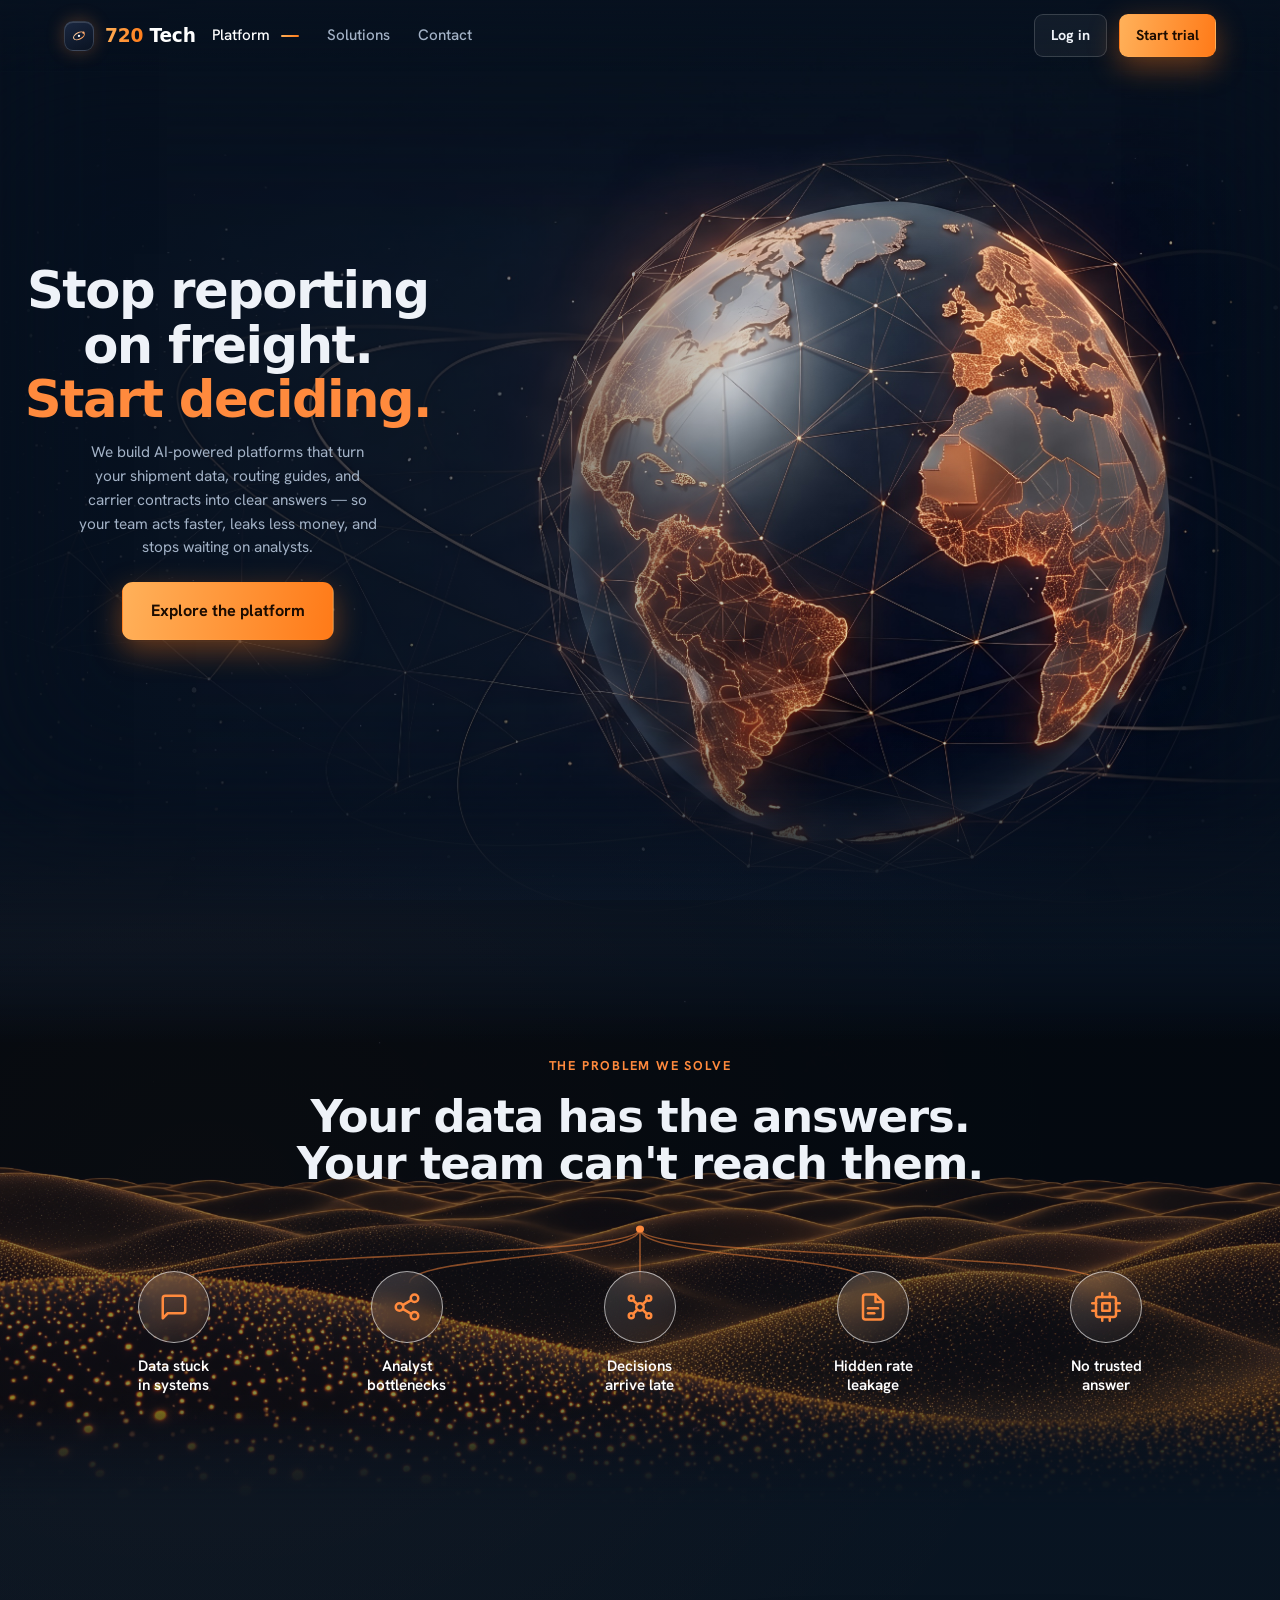
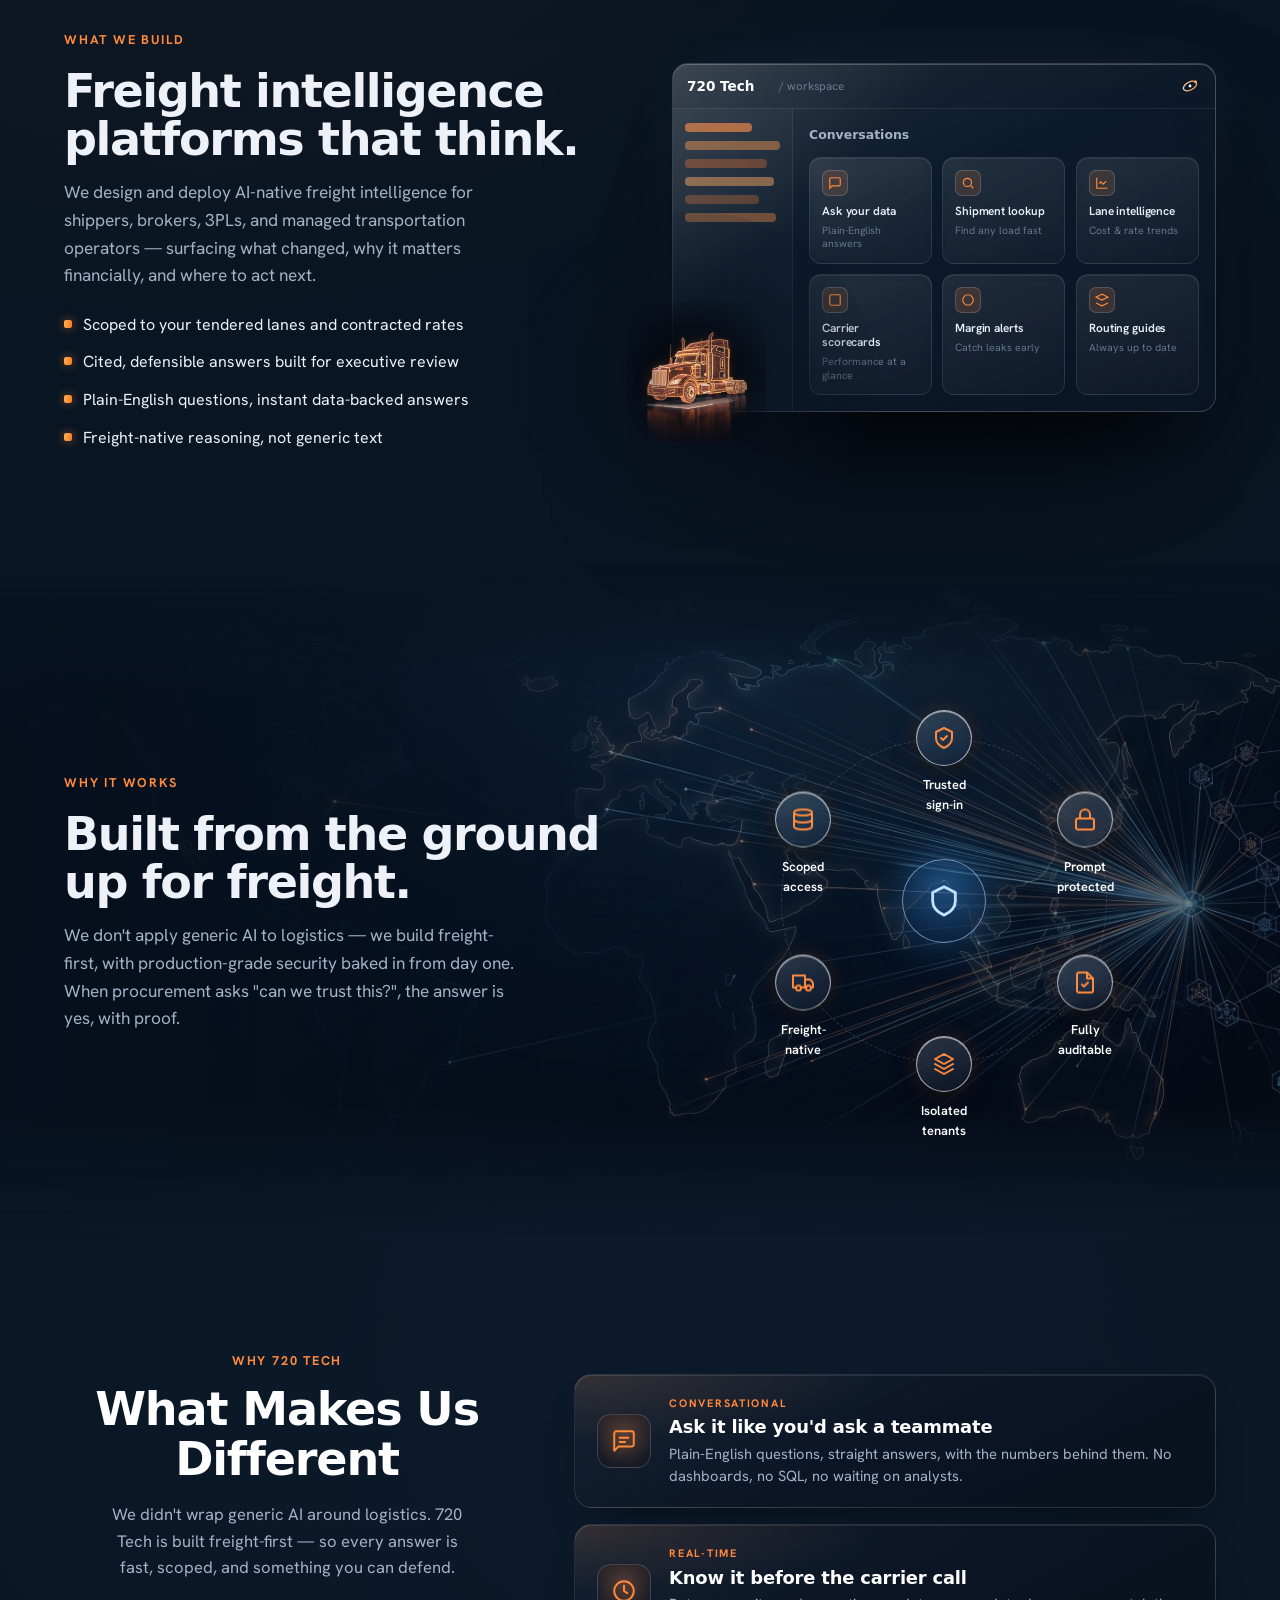
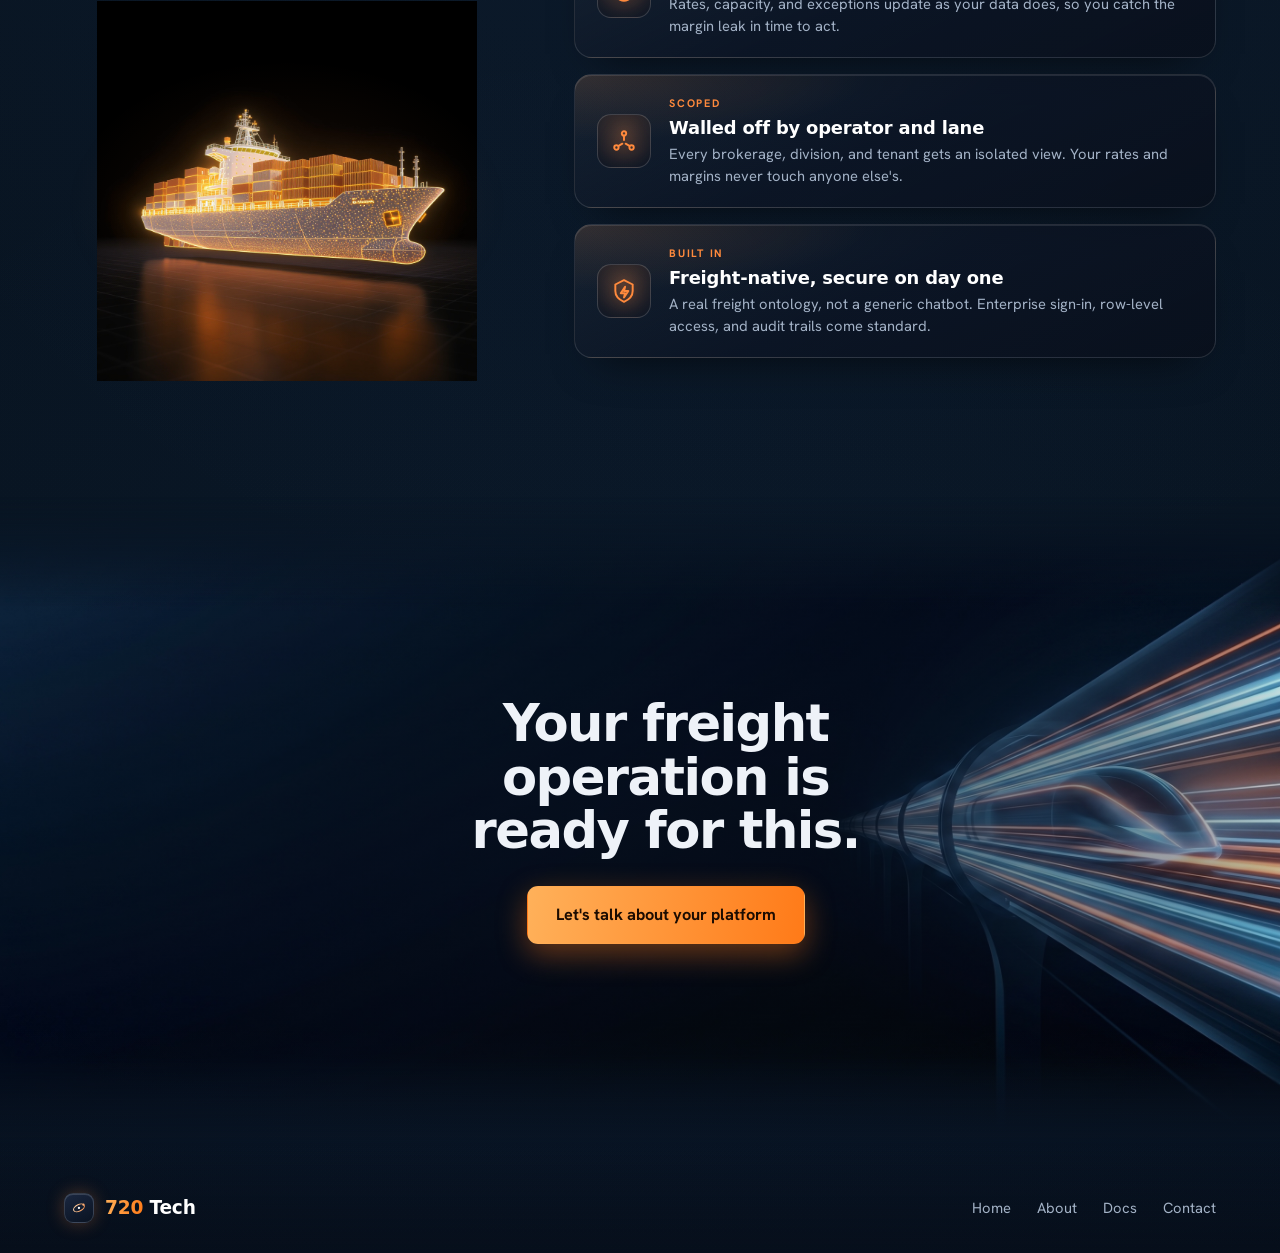
==== commit bd4b18e1: "Different: redesign — centered intro + holo container ship (with smoke) on left, 4 horizontal glass " ====
--- a/index.html
+++ b/index.html
@@ -168,79 +168,33 @@
 
     <!-- ======================= WHAT MAKES US DIFFERENT ======================= -->
     <section class="sec" id="different">
-      <div class="wrap">
-        <div class="head reveal"><h2>What Makes Us Different</h2></div>
-        <div class="diff-panel reveal">
-        <div class="diff">
-          <article class="dcard" role="button" tabindex="0" aria-label="Conversational — tap for details">
-            <div class="dcard-inner">
-              <div class="dcard-face dcard-front">
-                <div class="dthumb"><svg viewBox="0 0 24 24" fill="none" stroke="currentColor" stroke-width="1.8" stroke-linecap="round" stroke-linejoin="round"><path d="M21 15a2 2 0 0 1-2 2H7l-4 4V5a2 2 0 0 1 2-2h14a2 2 0 0 1 2 2z"/><path d="M8 9h8M8 13h5"/></svg></div>
-                <span class="dkick">Conversational</span>
-                <h4>Ask it like you'd ask a teammate</h4>
-                <p class="dtease">Plain-English questions, real answers.</p>
-                <span class="dflip">Tap to learn more <svg viewBox="0 0 24 24" fill="none" stroke="currentColor" stroke-width="2" stroke-linecap="round" stroke-linejoin="round"><polyline points="23 4 23 10 17 10"/><polyline points="1 20 1 14 7 14"/><path d="M3.51 9a9 9 0 0 1 14.85-3.36L23 10M1 14l4.64 4.36A9 9 0 0 0 20.49 15"/></svg></span>
-              </div>
-              <div class="dcard-face dcard-back">
-                <span class="dkick">Conversational</span>
-                <h4>Ask it like you'd ask a teammate</h4>
-                <p>Type the question in plain English and get a straight answer back, with the numbers it came from. No dashboards to build, no SQL, no waiting on the analytics team.</p>
-                <span class="dflip">Tap to go back <svg viewBox="0 0 24 24" fill="none" stroke="currentColor" stroke-width="2" stroke-linecap="round" stroke-linejoin="round"><polyline points="23 4 23 10 17 10"/><polyline points="1 20 1 14 7 14"/><path d="M3.51 9a9 9 0 0 1 14.85-3.36L23 10M1 14l4.64 4.36A9 9 0 0 0 20.49 15"/></svg></span>
-              </div>
-            </div>
-          </article>
-          <article class="dcard" role="button" tabindex="0" aria-label="Real-time — tap for details">
-            <div class="dcard-inner">
-              <div class="dcard-face dcard-front">
-                <div class="dthumb"><svg viewBox="0 0 24 24" fill="none" stroke="currentColor" stroke-width="1.8" stroke-linecap="round" stroke-linejoin="round"><circle cx="12" cy="12" r="9"/><path d="M12 7v5l3 2"/></svg></div>
-                <span class="dkick">Real-time</span>
-                <h4>Know it before the carrier call</h4>
-                <p class="dtease">Answers arrive before the decision.</p>
-                <span class="dflip">Tap to learn more <svg viewBox="0 0 24 24" fill="none" stroke="currentColor" stroke-width="2" stroke-linecap="round" stroke-linejoin="round"><polyline points="23 4 23 10 17 10"/><polyline points="1 20 1 14 7 14"/><path d="M3.51 9a9 9 0 0 1 14.85-3.36L23 10M1 14l4.64 4.36A9 9 0 0 0 20.49 15"/></svg></span>
-              </div>
-              <div class="dcard-face dcard-back">
-                <span class="dkick">Real-time</span>
-                <h4>Know it before the carrier call</h4>
-                <p>Rates, capacity, and exceptions update the moment your data does. You catch the margin leak while there's still time to do something about it.</p>
-                <span class="dflip">Tap to go back <svg viewBox="0 0 24 24" fill="none" stroke="currentColor" stroke-width="2" stroke-linecap="round" stroke-linejoin="round"><polyline points="23 4 23 10 17 10"/><polyline points="1 20 1 14 7 14"/><path d="M3.51 9a9 9 0 0 1 14.85-3.36L23 10M1 14l4.64 4.36A9 9 0 0 0 20.49 15"/></svg></span>
-              </div>
-            </div>
-          </article>
-          <article class="dcard" role="button" tabindex="0" aria-label="Scoped — tap for details">
-            <div class="dcard-inner">
-              <div class="dcard-face dcard-front">
-                <div class="dthumb"><svg viewBox="0 0 24 24" fill="none" stroke="currentColor" stroke-width="1.8" stroke-linecap="round" stroke-linejoin="round"><circle cx="12" cy="5" r="2"/><circle cx="5" cy="18" r="2"/><circle cx="19" cy="18" r="2"/><path d="M12 7v4M10.5 14.5 7 16.5M13.5 14.5 17 16.5"/></svg></div>
-                <span class="dkick">Scoped</span>
-                <h4>Walled off by operator and lane</h4>
-                <p class="dtease">Isolated per brokerage and division.</p>
-                <span class="dflip">Tap to learn more <svg viewBox="0 0 24 24" fill="none" stroke="currentColor" stroke-width="2" stroke-linecap="round" stroke-linejoin="round"><polyline points="23 4 23 10 17 10"/><polyline points="1 20 1 14 7 14"/><path d="M3.51 9a9 9 0 0 1 14.85-3.36L23 10M1 14l4.64 4.36A9 9 0 0 0 20.49 15"/></svg></span>
-              </div>
-              <div class="dcard-face dcard-back">
-                <span class="dkick">Scoped</span>
-                <h4>Walled off by operator and lane</h4>
-                <p>Every brokerage, division, and tenant runs in its own isolated view. Your contracted rates and margins never touch anyone else's.</p>
-                <span class="dflip">Tap to go back <svg viewBox="0 0 24 24" fill="none" stroke="currentColor" stroke-width="2" stroke-linecap="round" stroke-linejoin="round"><polyline points="23 4 23 10 17 10"/><polyline points="1 20 1 14 7 14"/><path d="M3.51 9a9 9 0 0 1 14.85-3.36L23 10M1 14l4.64 4.36A9 9 0 0 0 20.49 15"/></svg></span>
-              </div>
-            </div>
-          </article>
-          <article class="dcard" role="button" tabindex="0" aria-label="Built in — tap for details">
-            <div class="dcard-inner">
-              <div class="dcard-face dcard-front">
-                <div class="dthumb"><svg viewBox="0 0 24 24" fill="none" stroke="currentColor" stroke-width="1.8" stroke-linecap="round" stroke-linejoin="round"><path d="M12 2l8 4v6c0 5-3.5 8-8 10-4.5-2-8-5-8-10V6z"/><path d="m13 8-4 6h4l-1 4 4-6h-4z"/></svg></div>
-                <span class="dkick">Built in</span>
-                <h4>Freight-native, secure on day one</h4>
-                <p class="dtease">Security and audit, built in.</p>
-                <span class="dflip">Tap to learn more <svg viewBox="0 0 24 24" fill="none" stroke="currentColor" stroke-width="2" stroke-linecap="round" stroke-linejoin="round"><polyline points="23 4 23 10 17 10"/><polyline points="1 20 1 14 7 14"/><path d="M3.51 9a9 9 0 0 1 14.85-3.36L23 10M1 14l4.64 4.36A9 9 0 0 0 20.49 15"/></svg></span>
-              </div>
-              <div class="dcard-face dcard-back">
-                <span class="dkick">Built in</span>
-                <h4>Freight-native, secure on day one</h4>
-                <p>Built on a real freight ontology instead of a generic chatbot. Enterprise sign-in, row-level access, and full audit trails come standard.</p>
-                <span class="dflip">Tap to go back <svg viewBox="0 0 24 24" fill="none" stroke="currentColor" stroke-width="2" stroke-linecap="round" stroke-linejoin="round"><polyline points="23 4 23 10 17 10"/><polyline points="1 20 1 14 7 14"/><path d="M3.51 9a9 9 0 0 1 14.85-3.36L23 10M1 14l4.64 4.36A9 9 0 0 0 20.49 15"/></svg></span>
-              </div>
-            </div>
-          </article>
-        </div>
+      <div class="wrap diff2">
+        <div class="diff2-intro reveal">
+          <span class="kick">Why 720 Tech</span>
+          <h2>What Makes Us Different</h2>
+          <p>We didn't wrap generic AI around logistics. 720 Tech is built freight-first — so every answer is fast, scoped, and something you can defend.</p>
+          <div class="diff2-visual" aria-hidden="true">
+            <img src="assets/light/holo-ship.jpg" alt="" loading="lazy" />
+            <span class="smoke"><i style="--d:0s;--x:-22px"></i><i style="--d:.5s;--x:14px"></i><i style="--d:1s;--x:-8px"></i><i style="--d:1.5s;--x:20px"></i><i style="--d:2s;--x:-16px"></i><i style="--d:2.5s;--x:6px"></i><i style="--d:3s;--x:-24px"></i><i style="--d:3.5s;--x:18px"></i><i style="--d:4s;--x:-6px"></i><i style="--d:4.5s;--x:22px"></i><i style="--d:5s;--x:-18px"></i><i style="--d:5.5s;--x:10px"></i><i style="--d:6s;--x:-12px"></i></span>
+          </div>
+        </div>
+        <div class="diff2-list reveal" data-d="1">
+          <article class="drow">
+            <span class="drow-ic"><svg viewBox="0 0 24 24" fill="none" stroke="currentColor" stroke-width="1.8" stroke-linecap="round" stroke-linejoin="round"><path d="M21 15a2 2 0 0 1-2 2H7l-4 4V5a2 2 0 0 1 2-2h14a2 2 0 0 1 2 2z"/><path d="M8 9h8M8 13h5"/></svg></span>
+            <div class="drow-text"><span class="dkick">Conversational</span><h4>Ask it like you'd ask a teammate</h4><p>Plain-English questions, straight answers, with the numbers behind them. No dashboards, no SQL, no waiting on analysts.</p></div>
+          </article>
+          <article class="drow">
+            <span class="drow-ic"><svg viewBox="0 0 24 24" fill="none" stroke="currentColor" stroke-width="1.8" stroke-linecap="round" stroke-linejoin="round"><circle cx="12" cy="12" r="9"/><path d="M12 7v5l3 2"/></svg></span>
+            <div class="drow-text"><span class="dkick">Real-time</span><h4>Know it before the carrier call</h4><p>Rates, capacity, and exceptions update as your data does, so you catch the margin leak in time to act.</p></div>
+          </article>
+          <article class="drow">
+            <span class="drow-ic"><svg viewBox="0 0 24 24" fill="none" stroke="currentColor" stroke-width="1.8" stroke-linecap="round" stroke-linejoin="round"><circle cx="12" cy="5" r="2"/><circle cx="5" cy="18" r="2"/><circle cx="19" cy="18" r="2"/><path d="M12 7v4M10.5 14.5 7 16.5M13.5 14.5 17 16.5"/></svg></span>
+            <div class="drow-text"><span class="dkick">Scoped</span><h4>Walled off by operator and lane</h4><p>Every brokerage, division, and tenant gets an isolated view. Your rates and margins never touch anyone else's.</p></div>
+          </article>
+          <article class="drow">
+            <span class="drow-ic"><svg viewBox="0 0 24 24" fill="none" stroke="currentColor" stroke-width="1.8" stroke-linecap="round" stroke-linejoin="round"><path d="M12 2l8 4v6c0 5-3.5 8-8 10-4.5-2-8-5-8-10V6z"/><path d="m13 8-4 6h4l-1 4 4-6h-4z"/></svg></span>
+            <div class="drow-text"><span class="dkick">Built in</span><h4>Freight-native, secure on day one</h4><p>A real freight ontology, not a generic chatbot. Enterprise sign-in, row-level access, and audit trails come standard.</p></div>
+          </article>
         </div>
       </div>
     </section>
--- a/site.css
+++ b/site.css
@@ -294,49 +294,46 @@
 /* ============================================================
    DIFFERENT — 4 cards
    ============================================================ */
-/* orange-gradient glass panel behind the differentiator cards */
-.diff-panel{position:relative;border-radius:30px;margin-top:clamp(36px,4.5vw,56px);padding:clamp(24px,3.4vw,46px);
-  background:radial-gradient(120% 95% at 0% 0%, rgba(255,138,61,.14), transparent 52%),
-    radial-gradient(120% 100% at 100% 105%, rgba(255,138,61,.1), transparent 55%),
-    linear-gradient(160deg, rgba(255,255,255,.05), rgba(10,18,32,.4));
-  border:1px solid rgba(255,138,61,.2);
-  box-shadow:0 50px 120px -50px rgba(0,0,0,.7), inset 0 1px 0 rgba(255,255,255,.08)}
-.diff{display:grid;grid-template-columns:repeat(4,1fr);gap:20px}
-/* flip cards */
-.dcard{position:relative;cursor:pointer;background:none;border:none;padding:0;min-height:372px;
-  perspective:1600px;will-change:transform;transition:transform .45s cubic-bezier(.34,1.4,.5,1)}
-.dcard:hover{transform:translateY(-10px)}
-.dcard:focus-visible{outline:2px solid var(--orange);outline-offset:5px;border-radius:var(--r-lg)}
-.dcard-inner{position:relative;width:100%;height:100%;min-height:inherit;transform-style:preserve-3d;
-  transition:transform .7s cubic-bezier(.4,.08,.2,1)}
-.dcard.flipped .dcard-inner{transform:rotateY(180deg)}
-.dcard-face{position:absolute;inset:0;display:flex;flex-direction:column;border-radius:var(--r-lg);overflow:hidden;
-  -webkit-backface-visibility:hidden;backface-visibility:hidden;padding:26px;
-  border:1px solid rgba(255,255,255,.14);
-  background:radial-gradient(125% 80% at 0% 0%, rgba(255,138,61,.1), transparent 46%),
-    linear-gradient(160deg,rgba(255,255,255,.1),rgba(255,255,255,.025) 45%,rgba(12,20,36,.55));
-  -webkit-backdrop-filter:blur(18px) saturate(1.2);backdrop-filter:blur(18px) saturate(1.2);
-  box-shadow:0 26px 56px -26px rgba(0,0,0,.7),inset 0 1px 0 rgba(255,255,255,.16);
-  transition:border-color .4s,box-shadow .4s,background .4s}
-.dcard-back{transform:rotateY(180deg);justify-content:center}
-.dcard:hover .dcard-face{border-color:rgba(255,138,61,.55);
-  box-shadow:0 42px 84px -28px rgba(0,0,0,.82),0 0 58px rgba(255,138,61,.28),inset 0 1px 0 rgba(255,255,255,.22)}
-.dthumb{height:104px;border-radius:14px;margin-bottom:18px;display:grid;place-items:center;
-  border:1px solid var(--line);background:radial-gradient(circle at 50% 40%,rgba(255,138,61,.12),rgba(8,16,30,.6));
+/* "What Makes Us Different" — centered intro + ship visual (left), info rows (right) */
+.diff2{display:grid;grid-template-columns:.82fr 1.18fr;gap:clamp(34px,5vw,72px);align-items:center}
+.diff2-intro{display:flex;flex-direction:column;align-items:center;text-align:center}
+.diff2-intro .kick{margin-bottom:14px}
+.diff2-intro h2{font-size:clamp(2rem,3.6vw,3rem);font-weight:700;letter-spacing:-.025em;line-height:1.08;color:#fff}
+.diff2-intro p{margin-top:16px;max-width:40ch;color:var(--ink-2);font-size:1.04rem;line-height:1.6}
+.diff2-visual{position:relative;width:min(380px,94%);aspect-ratio:1;margin-top:clamp(10px,1.6vw,24px)}
+.diff2-visual::before{content:"";position:absolute;left:50%;top:54%;transform:translate(-50%,-50%);
+  width:118%;height:78%;z-index:-1;pointer-events:none;border-radius:50%;
+  background:radial-gradient(ellipse at 50% 50%,rgba(255,138,61,.1) 0%,rgba(255,138,61,.04) 40%,transparent 70%)}
+.diff2-visual img{position:relative;z-index:1;width:100%;mix-blend-mode:screen;filter:saturate(1.06)}
+.diff2-visual .smoke{left:40%;bottom:58%;z-index:2}
+.diff2-visual .smoke i{animation-name:smokeup-s;width:32px;height:32px}
+@keyframes smokeup-s{
+  0%{opacity:0;transform:translate(-50%,0) scale(.5)}
+  14%{opacity:.5}
+  55%{opacity:.32}
+  100%{opacity:0;transform:translate(calc(-50% + var(--x,0px)),-210px) scale(1.9)}
+}
+.diff2-list{display:flex;flex-direction:column;gap:16px}
+.drow{display:flex;align-items:center;gap:18px;padding:20px 22px;border-radius:18px;
+  border:1px solid rgba(255,255,255,.12);
+  background:radial-gradient(110% 120% at 0% 0%, rgba(255,138,61,.13), transparent 42%),
+    linear-gradient(155deg, rgba(255,255,255,.045), rgba(12,20,36,.74) 48%, rgba(9,15,27,.82));
+  -webkit-backdrop-filter:blur(14px) saturate(1.15);backdrop-filter:blur(14px) saturate(1.15);
+  box-shadow:0 22px 46px -26px rgba(0,0,0,.72),inset 0 1px 0 rgba(255,255,255,.1);
+  transition:transform .4s var(--ease),border-color .4s,box-shadow .4s,background .4s}
+.drow:hover{transform:translateX(7px);border-color:rgba(255,138,61,.5);
+  box-shadow:0 28px 58px -24px rgba(0,0,0,.82),0 0 46px rgba(255,138,61,.22),inset 0 1px 0 rgba(255,255,255,.2)}
+.drow-ic{flex:0 0 auto;width:54px;height:54px;border-radius:14px;display:grid;place-items:center;color:var(--orange);
+  border:1px solid var(--line-2);background:radial-gradient(circle at 50% 35%,rgba(255,138,61,.2),rgba(8,16,30,.5));
   transition:background .4s,border-color .4s,box-shadow .4s}
-.dcard:hover .dthumb{border-color:rgba(255,138,61,.4);box-shadow:inset 0 0 34px rgba(255,138,61,.22);
-  background:radial-gradient(circle at 50% 40%,rgba(255,138,61,.3),rgba(8,16,30,.5))}
-.dthumb svg{width:42px;height:42px;color:var(--orange);filter:drop-shadow(0 0 14px rgba(255,138,61,.6));
-  transition:transform .45s cubic-bezier(.34,1.4,.5,1),color .35s,filter .35s}
-.dcard:hover .dthumb svg{transform:scale(1.1);color:#ffb15a;filter:drop-shadow(0 0 20px rgba(255,138,61,.95))}
-.dkick{display:block;font-size:.7rem;font-weight:700;letter-spacing:.16em;text-transform:uppercase;color:var(--orange);margin-bottom:9px}
-.dcard h4{font-size:1.22rem;font-weight:700;letter-spacing:-.01em;color:#fff;line-height:1.22;margin-bottom:10px}
-.dcard p{color:var(--ink-2);font-size:.92rem;line-height:1.55}
-.dcard-back p{color:#cdd7e4;font-size:.95rem}
-.dflip{margin-top:auto;display:inline-flex;align-items:center;gap:7px;font-size:.74rem;font-weight:700;
-  letter-spacing:.02em;color:var(--orange);padding-top:16px}
-.dflip svg{width:15px;height:15px;transition:transform .6s var(--ease)}
-.dcard:hover .dflip svg{transform:rotate(-180deg)}
+.drow:hover .drow-ic{border-color:rgba(255,170,90,.65);box-shadow:0 0 22px rgba(255,138,61,.42);
+  background:radial-gradient(circle at 50% 35%,rgba(255,138,61,.36),rgba(8,16,30,.5))}
+.drow-ic svg{width:26px;height:26px;filter:drop-shadow(0 0 8px rgba(255,138,61,.5));transition:transform .4s var(--ease)}
+.drow:hover .drow-ic svg{transform:scale(1.1)}
+.drow-text{min-width:0}
+.drow-text h4{font-size:1.12rem;font-weight:700;color:#fff;letter-spacing:-.01em;line-height:1.2;margin:4px 0 5px}
+.drow-text p{color:var(--ink-2);font-size:.92rem;line-height:1.5}
+.dkick{display:block;font-size:.68rem;font-weight:700;letter-spacing:.16em;text-transform:uppercase;color:var(--orange)}
 
 /* ============================================================
    CTA (globe left)
@@ -381,7 +378,7 @@
   .split.rev .col-visual{order:0}
   .pnodes{grid-template-columns:repeat(2,1fr);gap:26px}
   .ptree-lines{display:none}
-  .diff{grid-template-columns:1fr 1fr}
+  .diff2{grid-template-columns:1fr;gap:36px}
   .ring{width:330px}
   .rnode.r1{transform:translate(-50%,-50%) translate(0,-122px)}
   .rnode.r2{transform:translate(-50%,-50%) translate(105.7px,-61px)}
@@ -391,7 +388,6 @@
   .rnode.r6{transform:translate(-50%,-50%) translate(-105.7px,-61px)}
 }
 @media (max-width:560px){
-  .diff{grid-template-columns:1fr}
   .pnodes{grid-template-columns:1fr}
   .foot-inner{flex-direction:column;align-items:flex-start}
 }
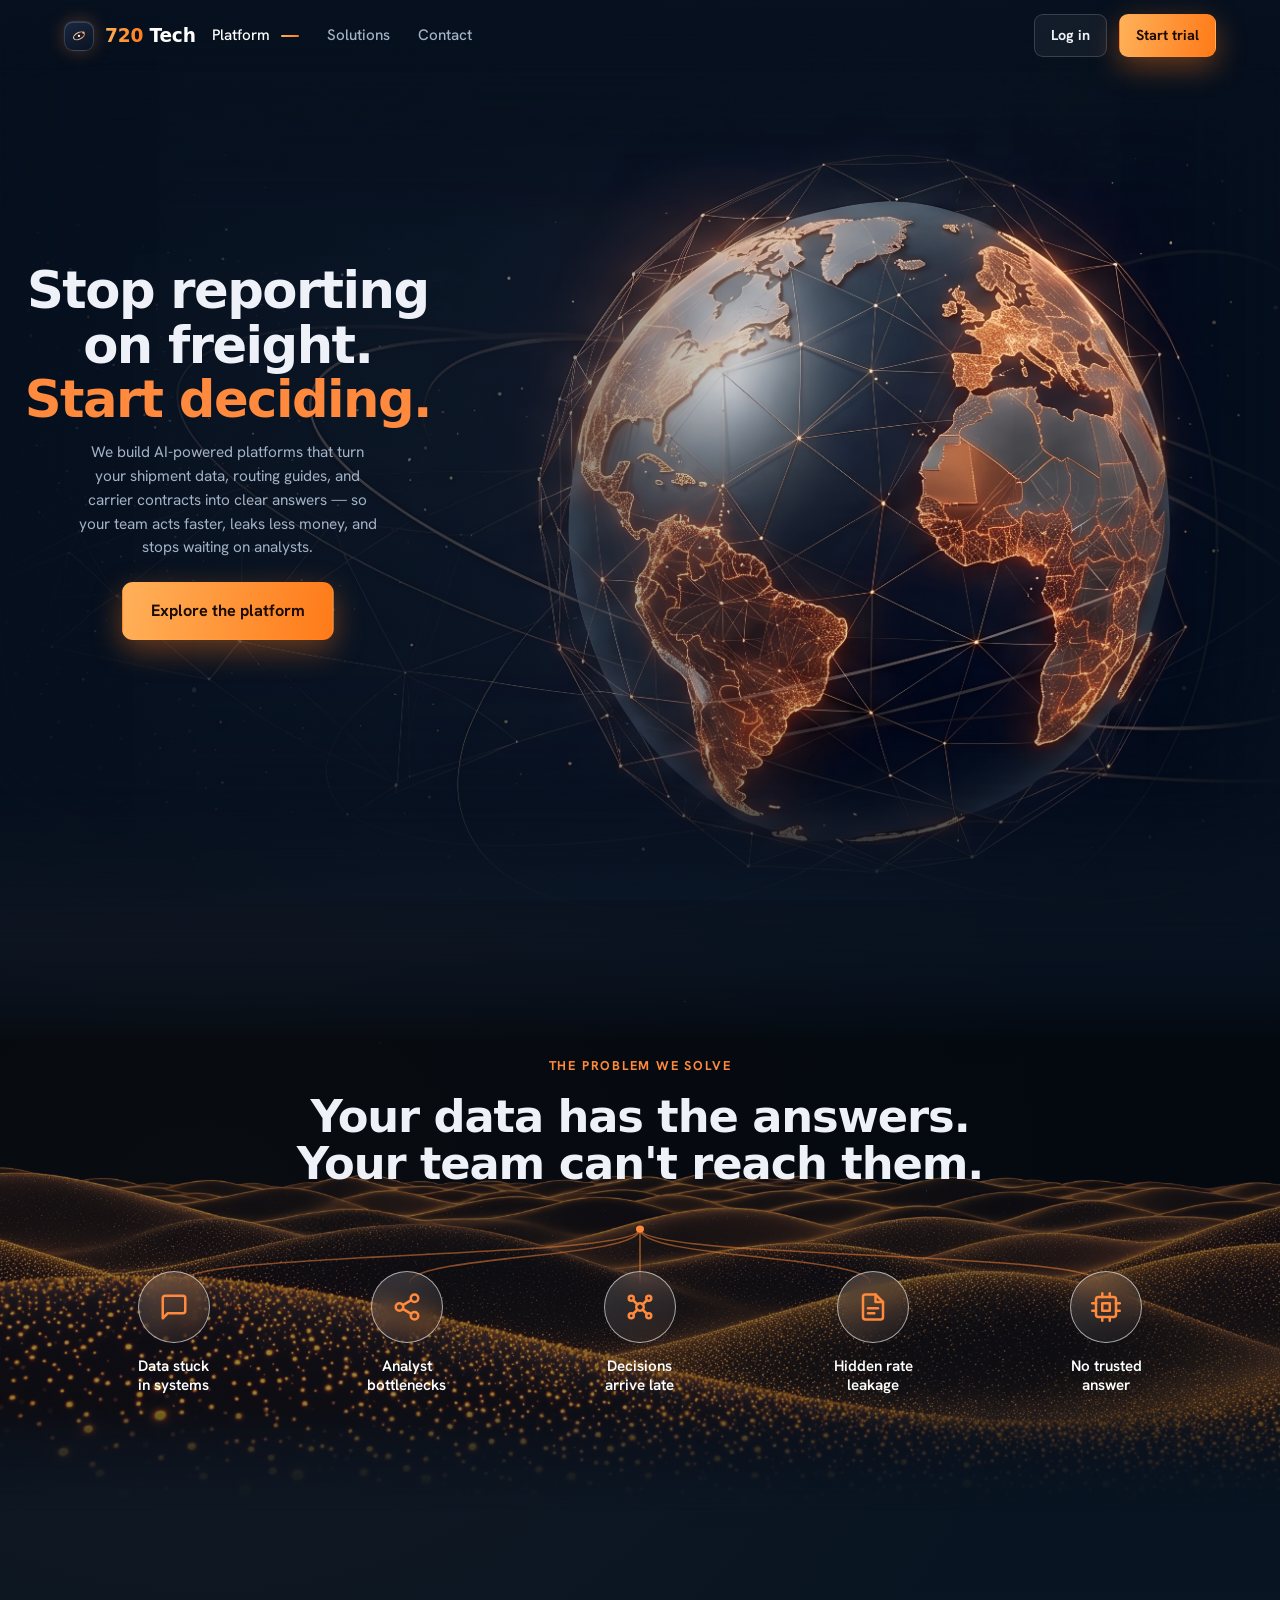
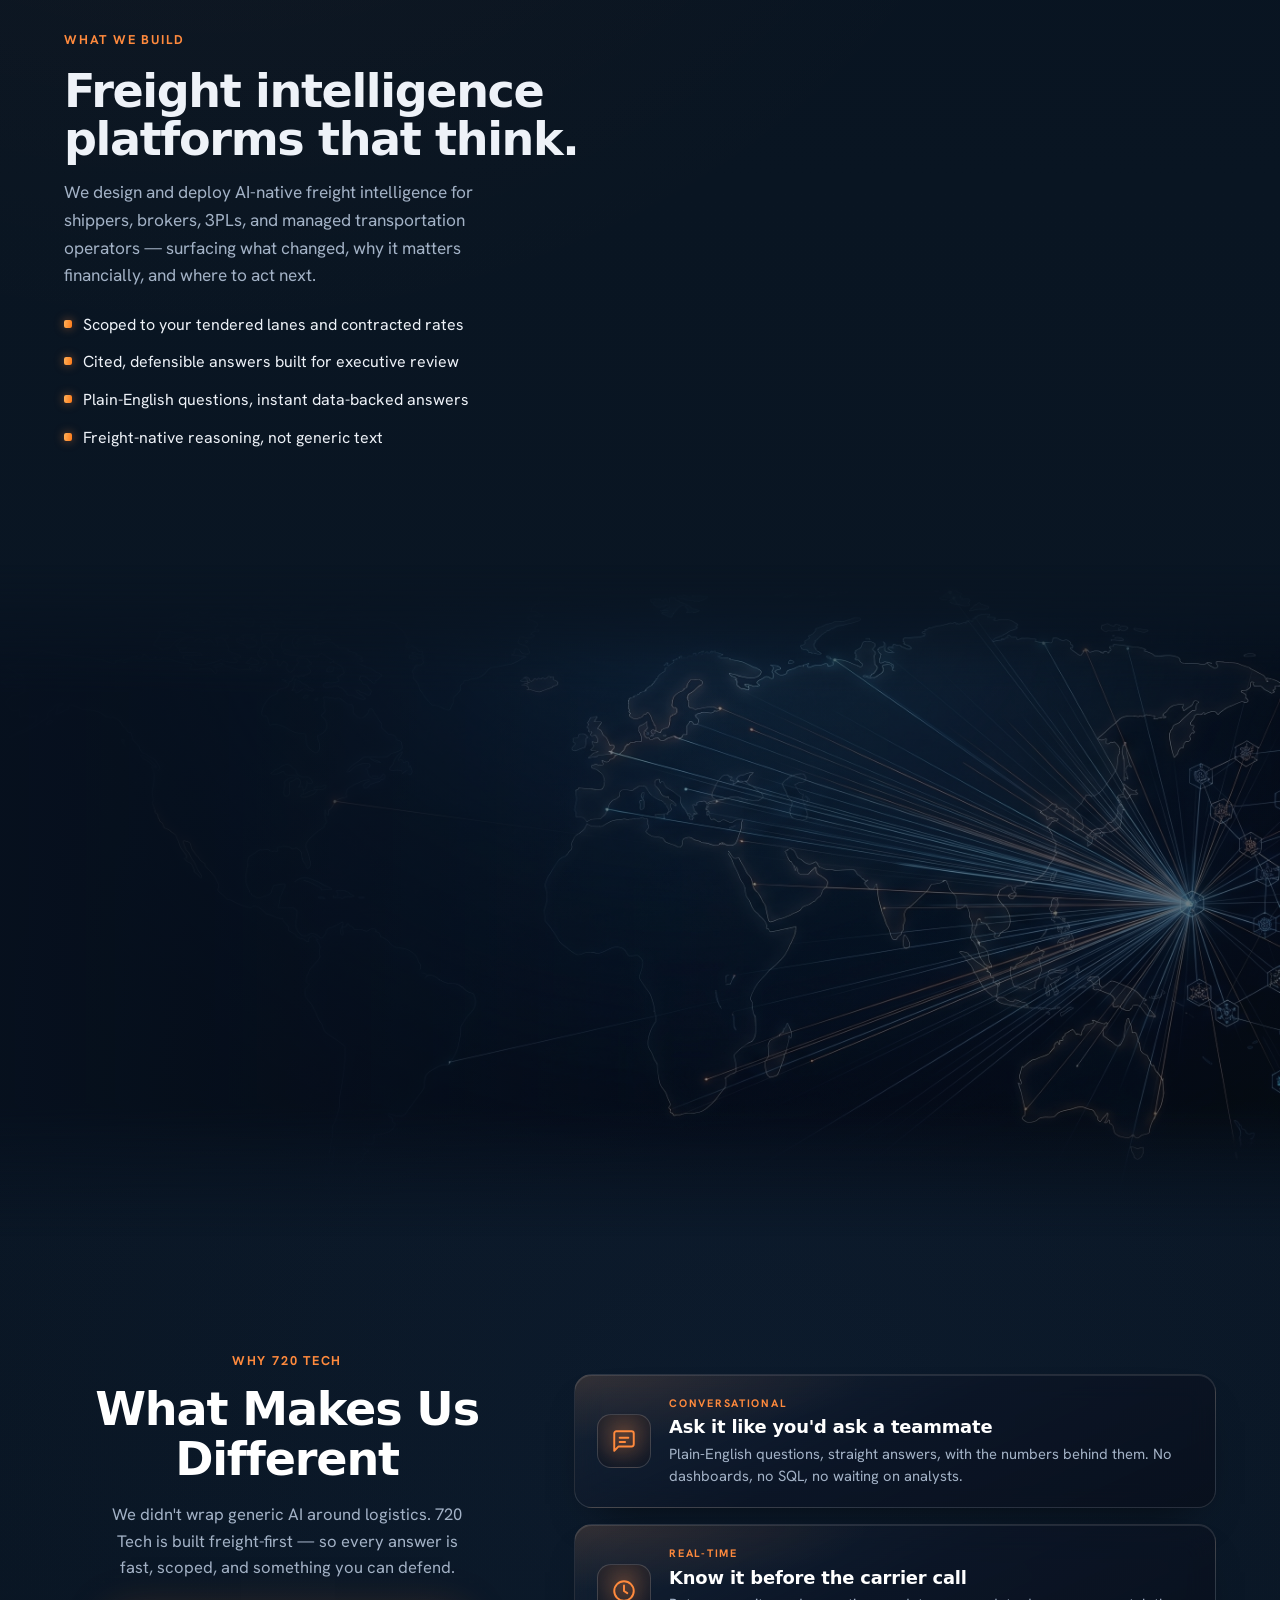
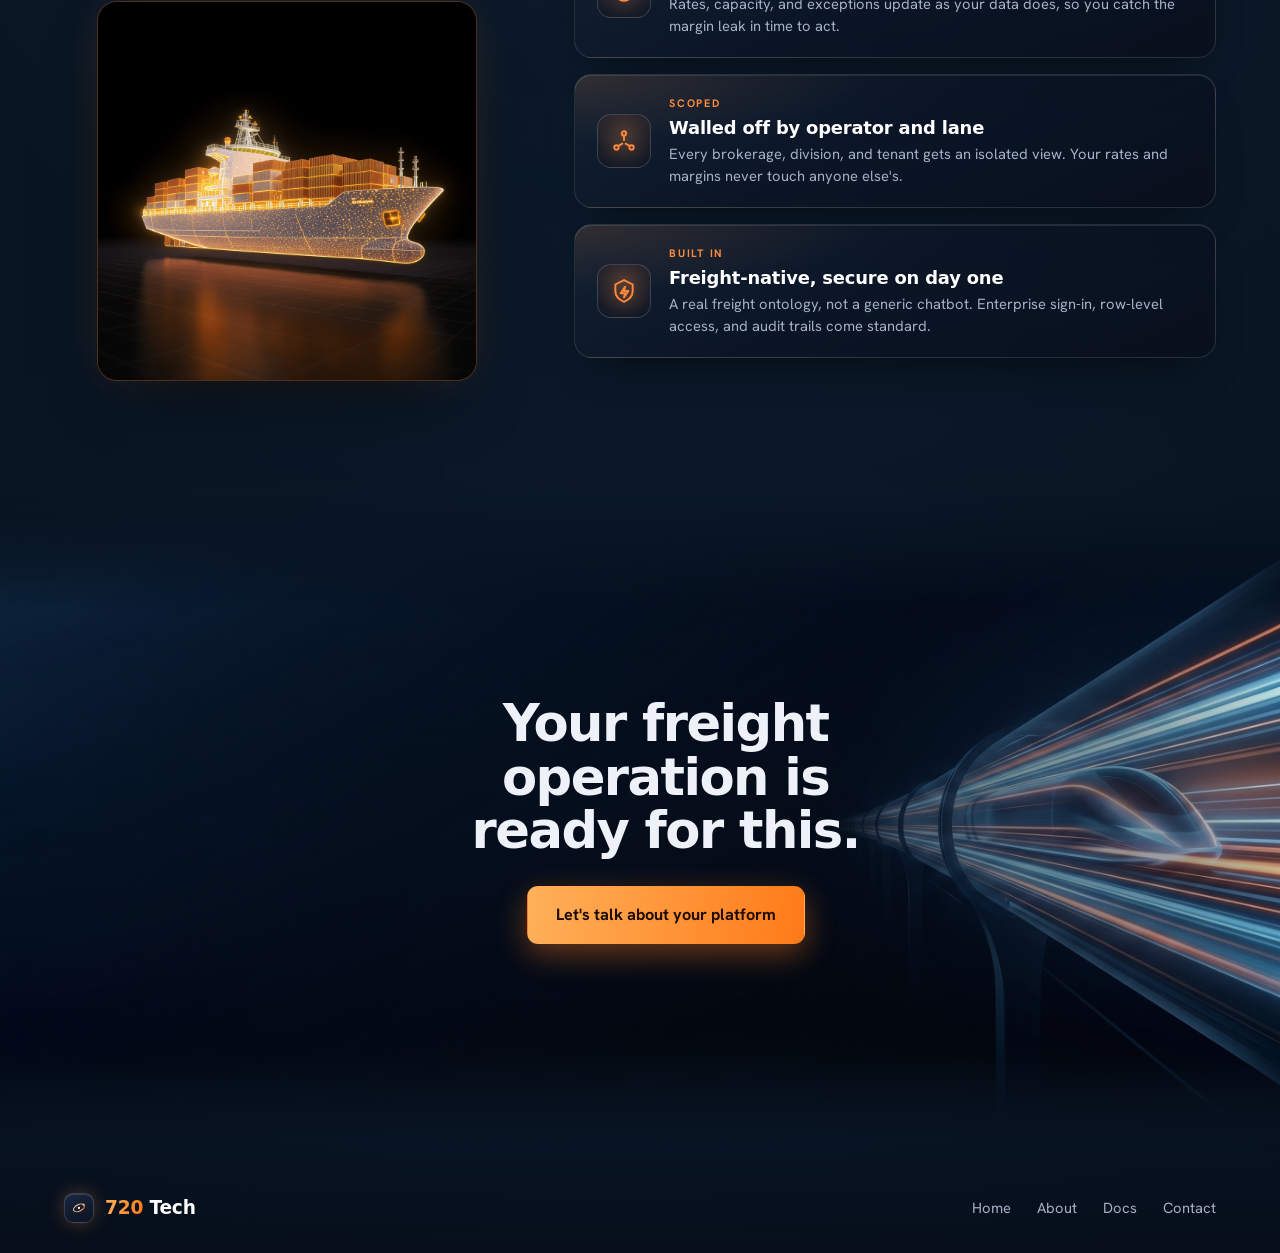
==== commit a6541bb5: "Mobile: move truck below dashboard (no overlap); ship: soft-bordered frame instead of vignette; SEO:" ====
--- a/index.html
+++ b/index.html
@@ -6,27 +6,27 @@
   <title>Freight Intelligence Platforms | 720 Tech</title>
   <meta name="description" content="720 Tech builds AI-powered freight intelligence platforms that turn shipment data, routing guides, and carrier contracts into cited, real-time answers — so teams decide faster and stop waiting on analysts." />
   <meta name="robots" content="index, follow" />
-  <link rel="canonical" href="https://kaidena9.github.io/720tech/" />
+  <link rel="canonical" href="https://www.720tech.ai/" />
   <meta property="og:type" content="website" />
   <meta property="og:site_name" content="720 Tech" />
   <meta property="og:title" content="Freight Intelligence Platforms | 720 Tech" />
   <meta property="og:description" content="720 Tech builds AI-powered freight intelligence platforms that turn shipment data, routing guides, and carrier contracts into cited, real-time answers — so teams decide faster and stop waiting on analysts." />
-  <meta property="og:url" content="https://kaidena9.github.io/720tech/" />
-  <meta property="og:image" content="https://kaidena9.github.io/720tech/assets/light/globe-hd.jpg" />
+  <meta property="og:url" content="https://www.720tech.ai/" />
+  <meta property="og:image" content="https://www.720tech.ai/assets/light/globe-hd.jpg" />
   <meta property="og:image:width" content="2048" />
   <meta property="og:image:height" content="2048" />
   <meta name="twitter:card" content="summary_large_image" />
   <meta name="twitter:title" content="Freight Intelligence Platforms | 720 Tech" />
   <meta name="twitter:description" content="720 Tech builds AI-powered freight intelligence platforms that turn shipment data, routing guides, and carrier contracts into cited, real-time answers." />
-  <meta name="twitter:image" content="https://kaidena9.github.io/720tech/assets/light/globe-hd.jpg" />
+  <meta name="twitter:image" content="https://www.720tech.ai/assets/light/globe-hd.jpg" />
   <link rel="icon" href="assets/logomark.svg" type="image/svg+xml" />
   <link rel="preconnect" href="https://fonts.googleapis.com" />
   <link rel="preconnect" href="https://api.fontshare.com" crossorigin />
   <link rel="stylesheet" href="site.css" />
   <script type="application/ld+json">
   {"@context":"https://schema.org","@graph":[
-    {"@type":"Organization","@id":"https://kaidena9.github.io/720tech/#organization","name":"720 Tech","url":"https://kaidena9.github.io/720tech/","logo":"https://kaidena9.github.io/720tech/assets/logomark.svg","description":"720 Tech builds AI-powered freight intelligence platforms for shippers, brokers, 3PLs, and managed transportation operators."},
-    {"@type":"WebSite","@id":"https://kaidena9.github.io/720tech/#website","name":"720 Tech","url":"https://kaidena9.github.io/720tech/","publisher":{"@id":"https://kaidena9.github.io/720tech/#organization"}}
+    {"@type":"Organization","@id":"https://www.720tech.ai/#organization","name":"720 Tech","url":"https://www.720tech.ai/","logo":"https://www.720tech.ai/assets/logomark.svg","description":"720 Tech builds AI-powered freight intelligence platforms for shippers, brokers, 3PLs, and managed transportation operators."},
+    {"@type":"WebSite","@id":"https://www.720tech.ai/#website","name":"720 Tech","url":"https://www.720tech.ai/","publisher":{"@id":"https://www.720tech.ai/#organization"}}
   ]}
   </script>
 </head>
@@ -174,7 +174,7 @@
           <h2>What Makes Us Different</h2>
           <p>We didn't wrap generic AI around logistics. 720 Tech is built freight-first — so every answer is fast, scoped, and something you can defend.</p>
           <div class="diff2-visual" aria-hidden="true">
-            <img src="assets/light/holo-ship.jpg" alt="" loading="lazy" />
+            <div class="diff2-frame"><img src="assets/light/holo-ship.jpg" alt="" loading="lazy" /></div>
             <span class="smoke"><i style="--d:0s;--x:-22px"></i><i style="--d:.5s;--x:14px"></i><i style="--d:1s;--x:-8px"></i><i style="--d:1.5s;--x:20px"></i><i style="--d:2s;--x:-16px"></i><i style="--d:2.5s;--x:6px"></i><i style="--d:3s;--x:-24px"></i><i style="--d:3.5s;--x:18px"></i><i style="--d:4s;--x:-6px"></i><i style="--d:4.5s;--x:22px"></i><i style="--d:5s;--x:-18px"></i><i style="--d:5.5s;--x:10px"></i><i style="--d:6s;--x:-12px"></i></span>
           </div>
         </div>
--- a/site.css
+++ b/site.css
@@ -300,12 +300,12 @@
 .diff2-intro .kick{margin-bottom:14px}
 .diff2-intro h2{font-size:clamp(2rem,3.6vw,3rem);font-weight:700;letter-spacing:-.025em;line-height:1.08;color:#fff}
 .diff2-intro p{margin-top:16px;max-width:40ch;color:var(--ink-2);font-size:1.04rem;line-height:1.6}
-.diff2-visual{position:relative;width:min(380px,94%);aspect-ratio:1;margin-top:clamp(10px,1.6vw,24px)}
-.diff2-visual::before{content:"";position:absolute;left:50%;top:54%;transform:translate(-50%,-50%);
-  width:118%;height:78%;z-index:-1;pointer-events:none;border-radius:50%;
-  background:radial-gradient(ellipse at 50% 50%,rgba(255,138,61,.1) 0%,rgba(255,138,61,.04) 40%,transparent 70%)}
-.diff2-visual img{position:relative;z-index:1;width:100%;mix-blend-mode:screen;filter:saturate(1.06)}
-.diff2-visual .smoke{left:40%;bottom:58%;z-index:2}
+.diff2-visual{position:relative;width:min(380px,94%);margin-top:clamp(10px,1.6vw,24px)}
+.diff2-frame{position:relative;border-radius:20px;overflow:hidden;background:#05090f;
+  border:1px solid rgba(255,138,61,.3);
+  box-shadow:0 30px 72px -34px rgba(0,0,0,.78),0 0 48px -12px rgba(255,138,61,.22),inset 0 1px 0 rgba(255,255,255,.08)}
+.diff2-frame img{display:block;width:100%;filter:saturate(1.06)}
+.diff2-visual .smoke{left:40%;bottom:60%;z-index:3}
 .diff2-visual .smoke i{animation-name:smokeup-s;width:32px;height:32px}
 @keyframes smokeup-s{
   0%{opacity:0;transform:translate(-50%,0) scale(.5)}
@@ -376,6 +376,8 @@
   .hero-globe{order:-1}
   .split,.split.rev{grid-template-columns:1fr;gap:34px}
   .split.rev .col-visual{order:0}
+  .build-sphere{position:relative;left:auto;bottom:auto;margin:18px auto 0;width:128px;height:128px}
+  .build-sphere .smoke{display:none}
   .pnodes{grid-template-columns:repeat(2,1fr);gap:26px}
   .ptree-lines{display:none}
   .diff2{grid-template-columns:1fr;gap:36px}
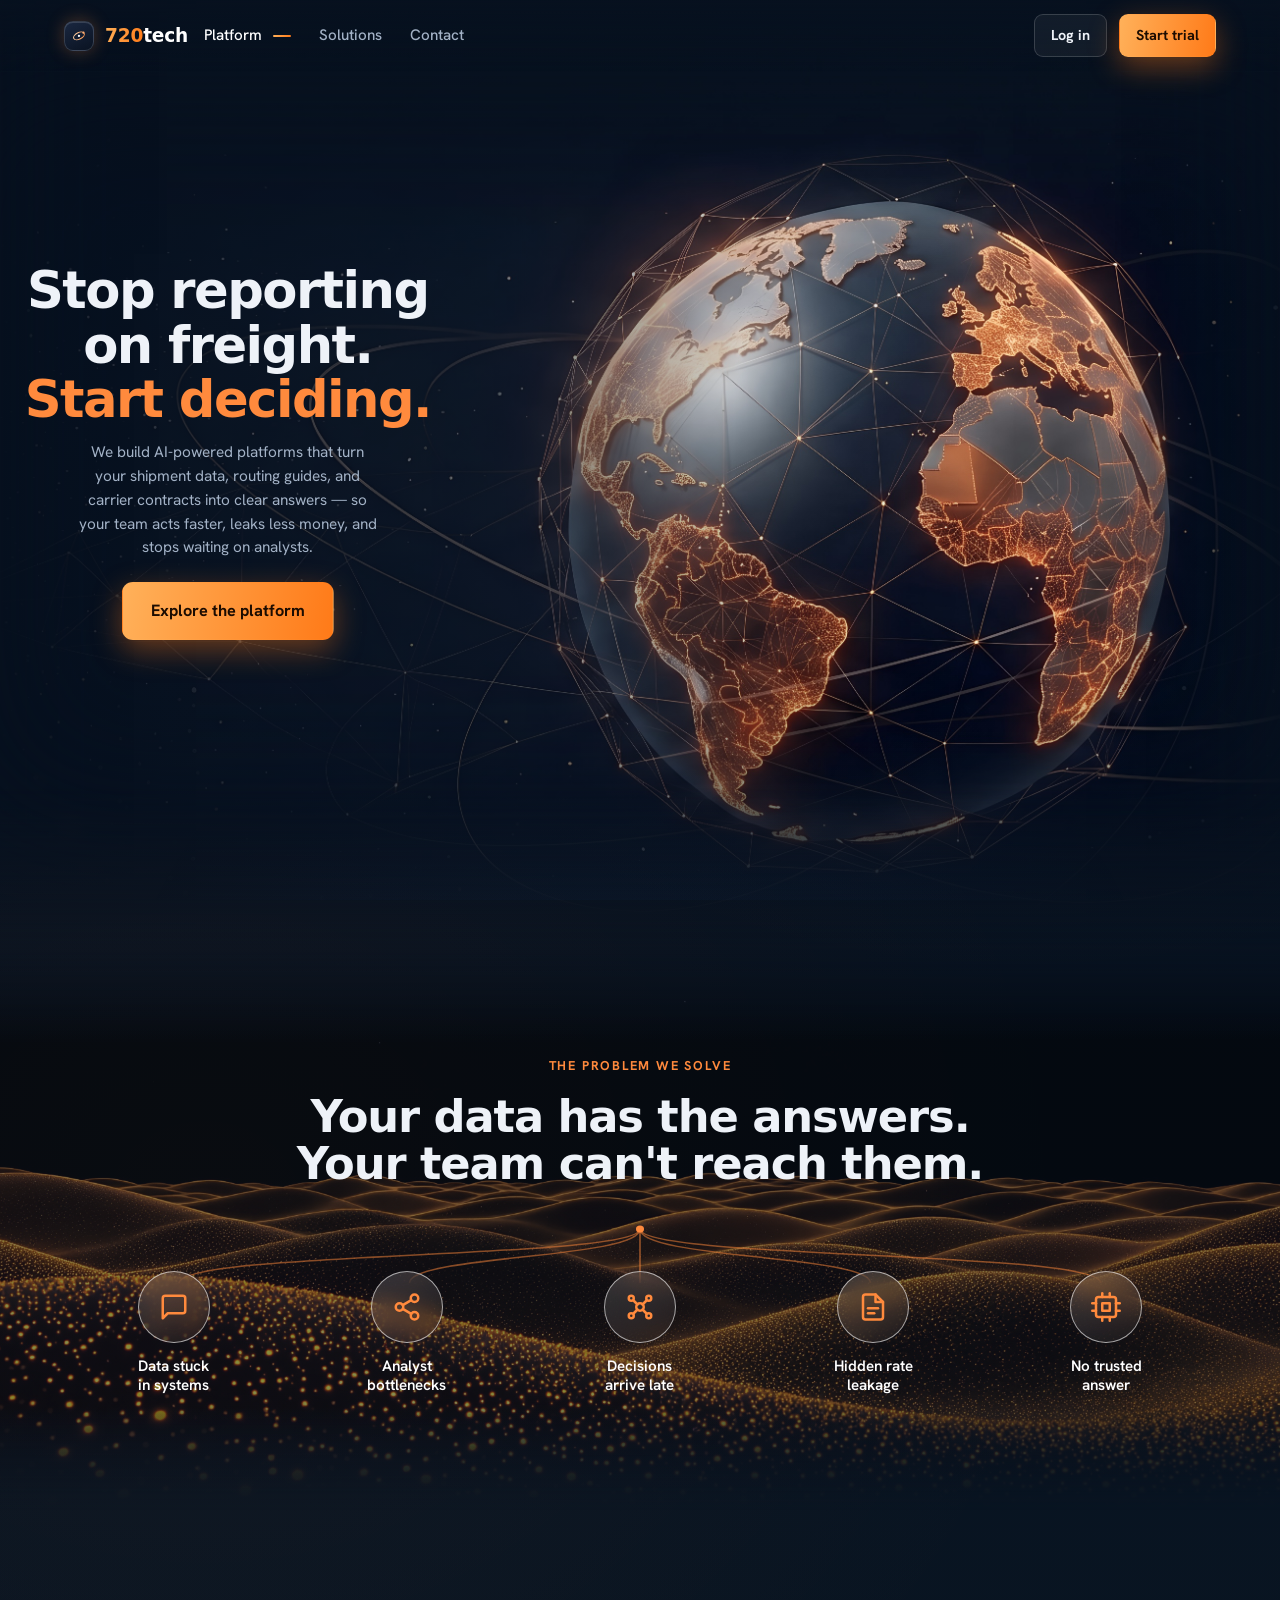
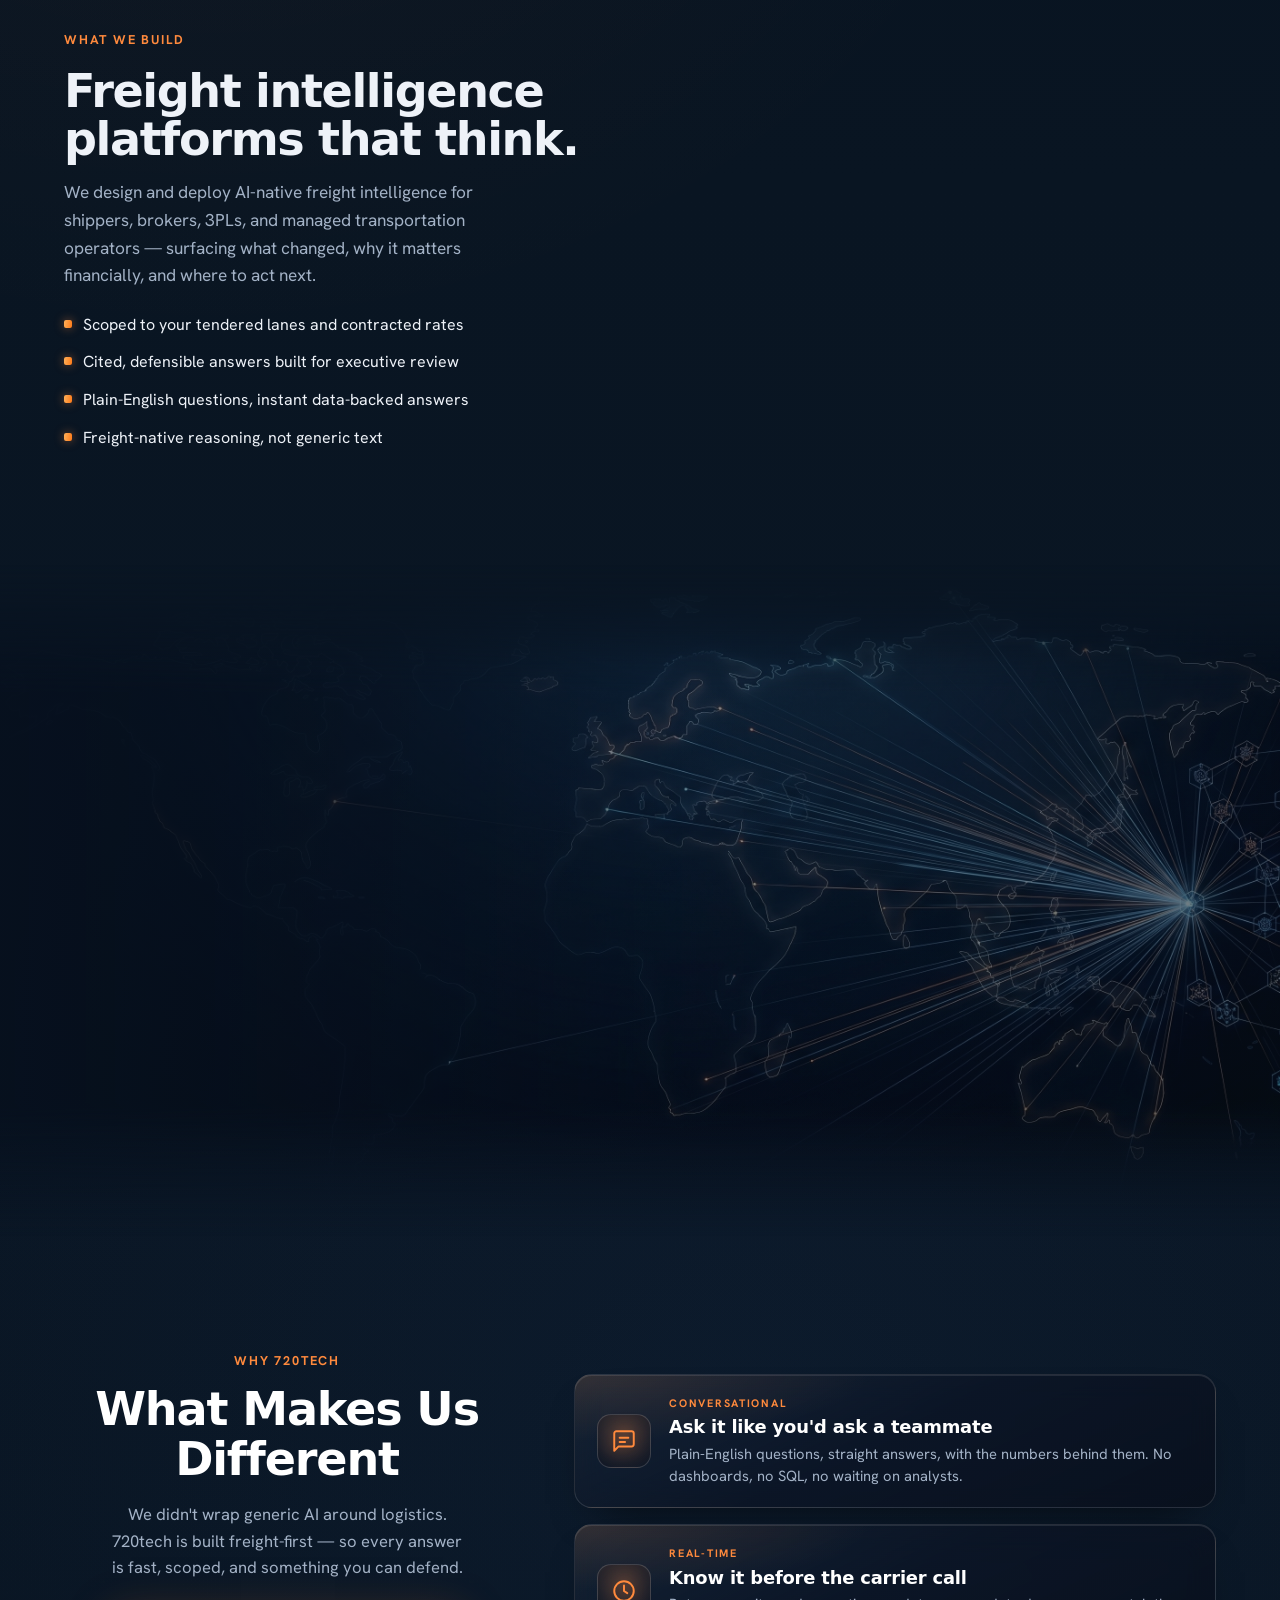
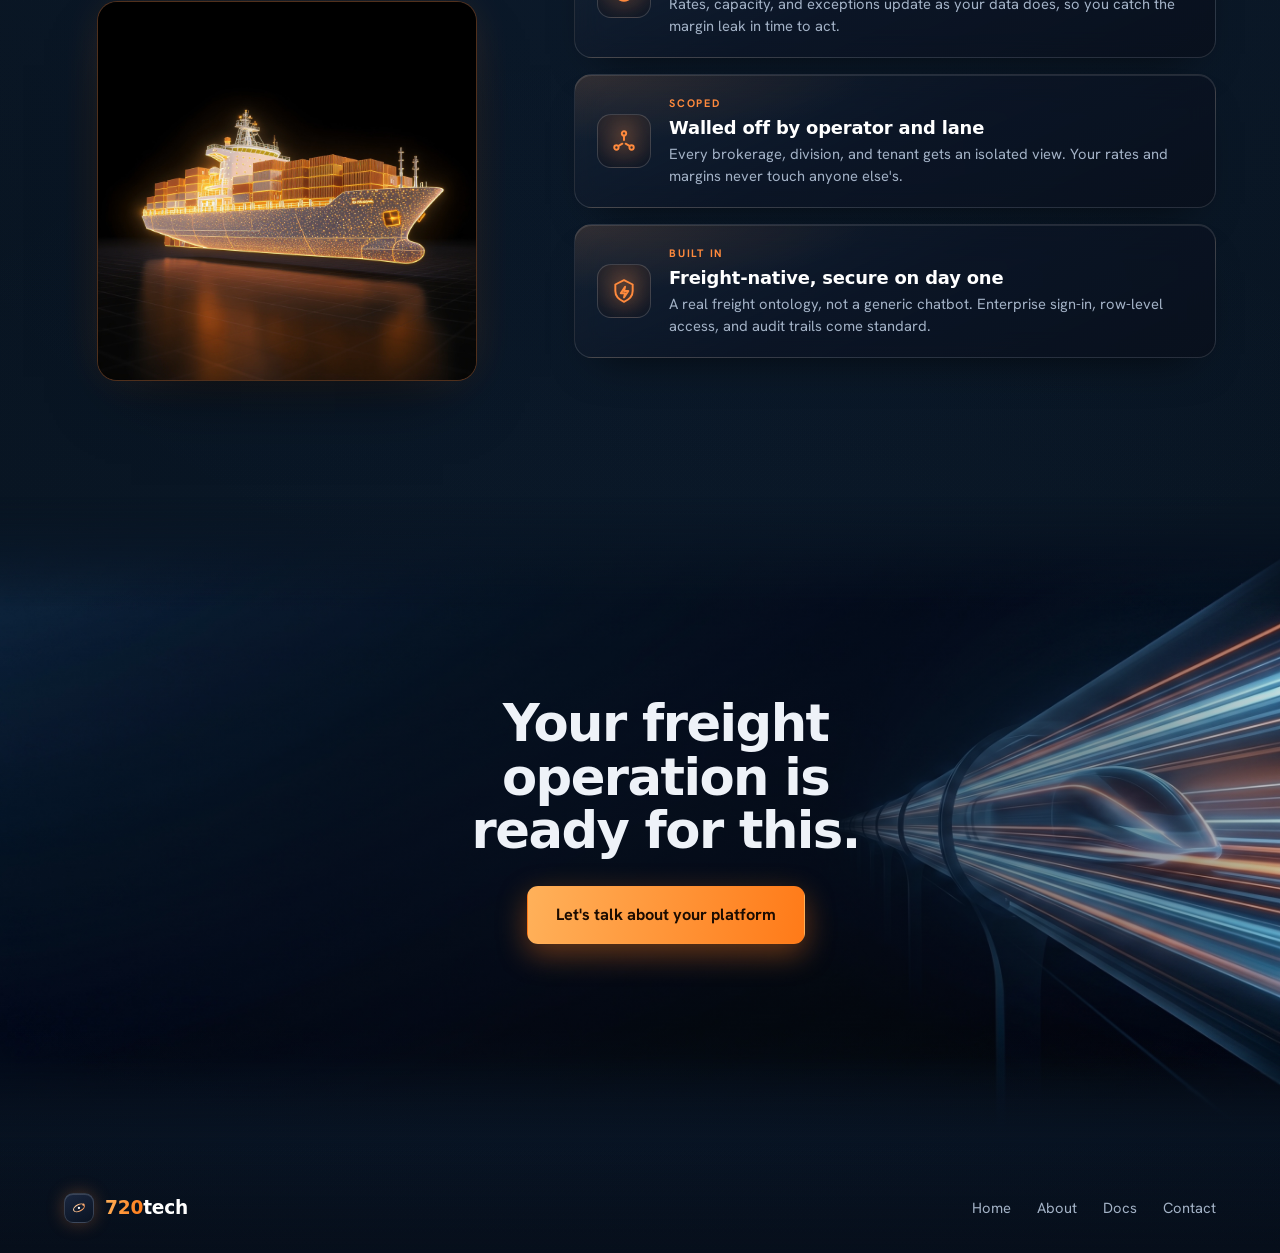
==== commit c92d12a3: "Brand: 720 Tech -> 720tech (no space) everywhere — nav, dashboard, title, meta/OG/JSON-LD, copy Co-A" ====
--- a/index.html
+++ b/index.html
@@ -3,21 +3,21 @@
 <head>
   <meta charset="UTF-8" />
   <meta name="viewport" content="width=device-width, initial-scale=1.0" />
-  <title>Freight Intelligence Platforms | 720 Tech</title>
-  <meta name="description" content="720 Tech builds AI-powered freight intelligence platforms that turn shipment data, routing guides, and carrier contracts into cited, real-time answers — so teams decide faster and stop waiting on analysts." />
+  <title>Freight Intelligence Platforms | 720tech</title>
+  <meta name="description" content="720tech builds AI-powered freight intelligence platforms that turn shipment data, routing guides, and carrier contracts into cited, real-time answers — so teams decide faster and stop waiting on analysts." />
   <meta name="robots" content="index, follow" />
   <link rel="canonical" href="https://www.720tech.ai/" />
   <meta property="og:type" content="website" />
-  <meta property="og:site_name" content="720 Tech" />
-  <meta property="og:title" content="Freight Intelligence Platforms | 720 Tech" />
-  <meta property="og:description" content="720 Tech builds AI-powered freight intelligence platforms that turn shipment data, routing guides, and carrier contracts into cited, real-time answers — so teams decide faster and stop waiting on analysts." />
+  <meta property="og:site_name" content="720tech" />
+  <meta property="og:title" content="Freight Intelligence Platforms | 720tech" />
+  <meta property="og:description" content="720tech builds AI-powered freight intelligence platforms that turn shipment data, routing guides, and carrier contracts into cited, real-time answers — so teams decide faster and stop waiting on analysts." />
   <meta property="og:url" content="https://www.720tech.ai/" />
   <meta property="og:image" content="https://www.720tech.ai/assets/light/globe-hd.jpg" />
   <meta property="og:image:width" content="2048" />
   <meta property="og:image:height" content="2048" />
   <meta name="twitter:card" content="summary_large_image" />
-  <meta name="twitter:title" content="Freight Intelligence Platforms | 720 Tech" />
-  <meta name="twitter:description" content="720 Tech builds AI-powered freight intelligence platforms that turn shipment data, routing guides, and carrier contracts into cited, real-time answers." />
+  <meta name="twitter:title" content="Freight Intelligence Platforms | 720tech" />
+  <meta name="twitter:description" content="720tech builds AI-powered freight intelligence platforms that turn shipment data, routing guides, and carrier contracts into cited, real-time answers." />
   <meta name="twitter:image" content="https://www.720tech.ai/assets/light/globe-hd.jpg" />
   <link rel="icon" href="assets/logomark.svg" type="image/svg+xml" />
   <link rel="preconnect" href="https://fonts.googleapis.com" />
@@ -25,8 +25,8 @@
   <link rel="stylesheet" href="site.css" />
   <script type="application/ld+json">
   {"@context":"https://schema.org","@graph":[
-    {"@type":"Organization","@id":"https://www.720tech.ai/#organization","name":"720 Tech","url":"https://www.720tech.ai/","logo":"https://www.720tech.ai/assets/logomark.svg","description":"720 Tech builds AI-powered freight intelligence platforms for shippers, brokers, 3PLs, and managed transportation operators."},
-    {"@type":"WebSite","@id":"https://www.720tech.ai/#website","name":"720 Tech","url":"https://www.720tech.ai/","publisher":{"@id":"https://www.720tech.ai/#organization"}}
+    {"@type":"Organization","@id":"https://www.720tech.ai/#organization","name":"720tech","url":"https://www.720tech.ai/","logo":"https://www.720tech.ai/assets/logomark.svg","description":"720tech builds AI-powered freight intelligence platforms for shippers, brokers, 3PLs, and managed transportation operators."},
+    {"@type":"WebSite","@id":"https://www.720tech.ai/#website","name":"720tech","url":"https://www.720tech.ai/","publisher":{"@id":"https://www.720tech.ai/#organization"}}
   ]}
   </script>
 </head>
@@ -36,9 +36,9 @@
   <!-- ======================= NAV ======================= -->
   <header class="nav" id="nav">
     <div class="wrap nav-inner">
-      <a class="brand" href="index.html" aria-label="720 Tech home">
+      <a class="brand" href="index.html" aria-label="720tech home">
         <span class="brand-mark" aria-hidden="true"><svg viewBox="0 0 40 40" fill="none"><defs><linearGradient id="lgm" x1="7" y1="8" x2="33" y2="32" gradientUnits="userSpaceOnUse"><stop stop-color="#ffe1bd"/><stop offset="1" stop-color="#ff8a3d"/></linearGradient></defs><ellipse cx="20" cy="20" rx="13" ry="7.2" transform="rotate(-27 20 20)" stroke="url(#lgm)" stroke-width="2.3"/><circle cx="20" cy="20" r="2.6" fill="#fff"/><circle cx="30" cy="12.6" r="2.5" fill="url(#lgm)"/></svg></span>
-        <span><span class="b720">720</span> Tech</span>
+        <span><span class="b720">720</span>tech</span>
       </a>
       <nav class="nav-links" aria-label="Primary">
         <a class="cur" href="#what">Platform</a>
@@ -118,7 +118,7 @@
         <div class="col-visual reveal" data-d="1">
           <div class="dash-wrap">
             <div class="dash" aria-hidden="true">
-              <div class="dash-bar"><span class="b720" style="color:#fff">720 Tech</span><span class="tab">/ workspace</span><span class="dash-logo" aria-hidden="true"><svg viewBox="0 0 40 40" fill="none"><defs><linearGradient id="lgmd" x1="7" y1="8" x2="33" y2="32" gradientUnits="userSpaceOnUse"><stop stop-color="#ffe1bd"/><stop offset="1" stop-color="#ff8a3d"/></linearGradient></defs><ellipse cx="20" cy="20" rx="13" ry="7.2" transform="rotate(-27 20 20)" stroke="url(#lgmd)" stroke-width="2.3"/><circle cx="20" cy="20" r="2.6" fill="#fff"/><circle cx="30" cy="12.6" r="2.5" fill="url(#lgmd)"/></svg></span></div>
+              <div class="dash-bar"><span class="b720" style="color:#fff">720tech</span><span class="tab">/ workspace</span><span class="dash-logo" aria-hidden="true"><svg viewBox="0 0 40 40" fill="none"><defs><linearGradient id="lgmd" x1="7" y1="8" x2="33" y2="32" gradientUnits="userSpaceOnUse"><stop stop-color="#ffe1bd"/><stop offset="1" stop-color="#ff8a3d"/></linearGradient></defs><ellipse cx="20" cy="20" rx="13" ry="7.2" transform="rotate(-27 20 20)" stroke="url(#lgmd)" stroke-width="2.3"/><circle cx="20" cy="20" r="2.6" fill="#fff"/><circle cx="30" cy="12.6" r="2.5" fill="url(#lgmd)"/></svg></span></div>
               <div class="dash-body">
                 <div class="dash-side"><i></i><i></i><i></i><i></i><i></i><i></i></div>
                 <div class="dash-main">
@@ -170,9 +170,9 @@
     <section class="sec" id="different">
       <div class="wrap diff2">
         <div class="diff2-intro reveal">
-          <span class="kick">Why 720 Tech</span>
+          <span class="kick">Why 720tech</span>
           <h2>What Makes Us Different</h2>
-          <p>We didn't wrap generic AI around logistics. 720 Tech is built freight-first — so every answer is fast, scoped, and something you can defend.</p>
+          <p>We didn't wrap generic AI around logistics. 720tech is built freight-first — so every answer is fast, scoped, and something you can defend.</p>
           <div class="diff2-visual" aria-hidden="true">
             <div class="diff2-frame"><img src="assets/light/holo-ship.jpg" alt="" loading="lazy" /></div>
             <span class="smoke"><i style="--d:0s;--x:-22px"></i><i style="--d:.5s;--x:14px"></i><i style="--d:1s;--x:-8px"></i><i style="--d:1.5s;--x:20px"></i><i style="--d:2s;--x:-16px"></i><i style="--d:2.5s;--x:6px"></i><i style="--d:3s;--x:-24px"></i><i style="--d:3.5s;--x:18px"></i><i style="--d:4s;--x:-6px"></i><i style="--d:4.5s;--x:22px"></i><i style="--d:5s;--x:-18px"></i><i style="--d:5.5s;--x:10px"></i><i style="--d:6s;--x:-12px"></i></span>
@@ -215,9 +215,9 @@
   <!-- ======================= FOOTER ======================= -->
   <footer class="foot">
     <div class="wrap foot-inner">
-      <a class="brand" href="index.html" aria-label="720 Tech home">
+      <a class="brand" href="index.html" aria-label="720tech home">
         <span class="brand-mark" aria-hidden="true"><svg viewBox="0 0 40 40" fill="none"><defs><linearGradient id="lgmf" x1="7" y1="8" x2="33" y2="32" gradientUnits="userSpaceOnUse"><stop stop-color="#ffe1bd"/><stop offset="1" stop-color="#ff8a3d"/></linearGradient></defs><ellipse cx="20" cy="20" rx="13" ry="7.2" transform="rotate(-27 20 20)" stroke="url(#lgmf)" stroke-width="2.3"/><circle cx="20" cy="20" r="2.6" fill="#fff"/><circle cx="30" cy="12.6" r="2.5" fill="url(#lgmf)"/></svg></span>
-        <span><span class="b720">720</span> Tech</span>
+        <span><span class="b720">720</span>tech</span>
       </a>
       <nav class="foot-links" aria-label="Footer">
         <a href="#main">Home</a>
--- a/site.css
+++ b/site.css
@@ -1,5 +1,5 @@
 /* ============================================================
-   720 Tech — landing page (mockup 1:1 rebuild)
+   720tech — landing page (mockup 1:1 rebuild)
    Dark navy · orange accent · glowing globe + node networks
    ============================================================ */
 @import url('https://fonts.googleapis.com/css2?family=Hanken+Grotesk:wght@400;500;600;700;800&display=swap');
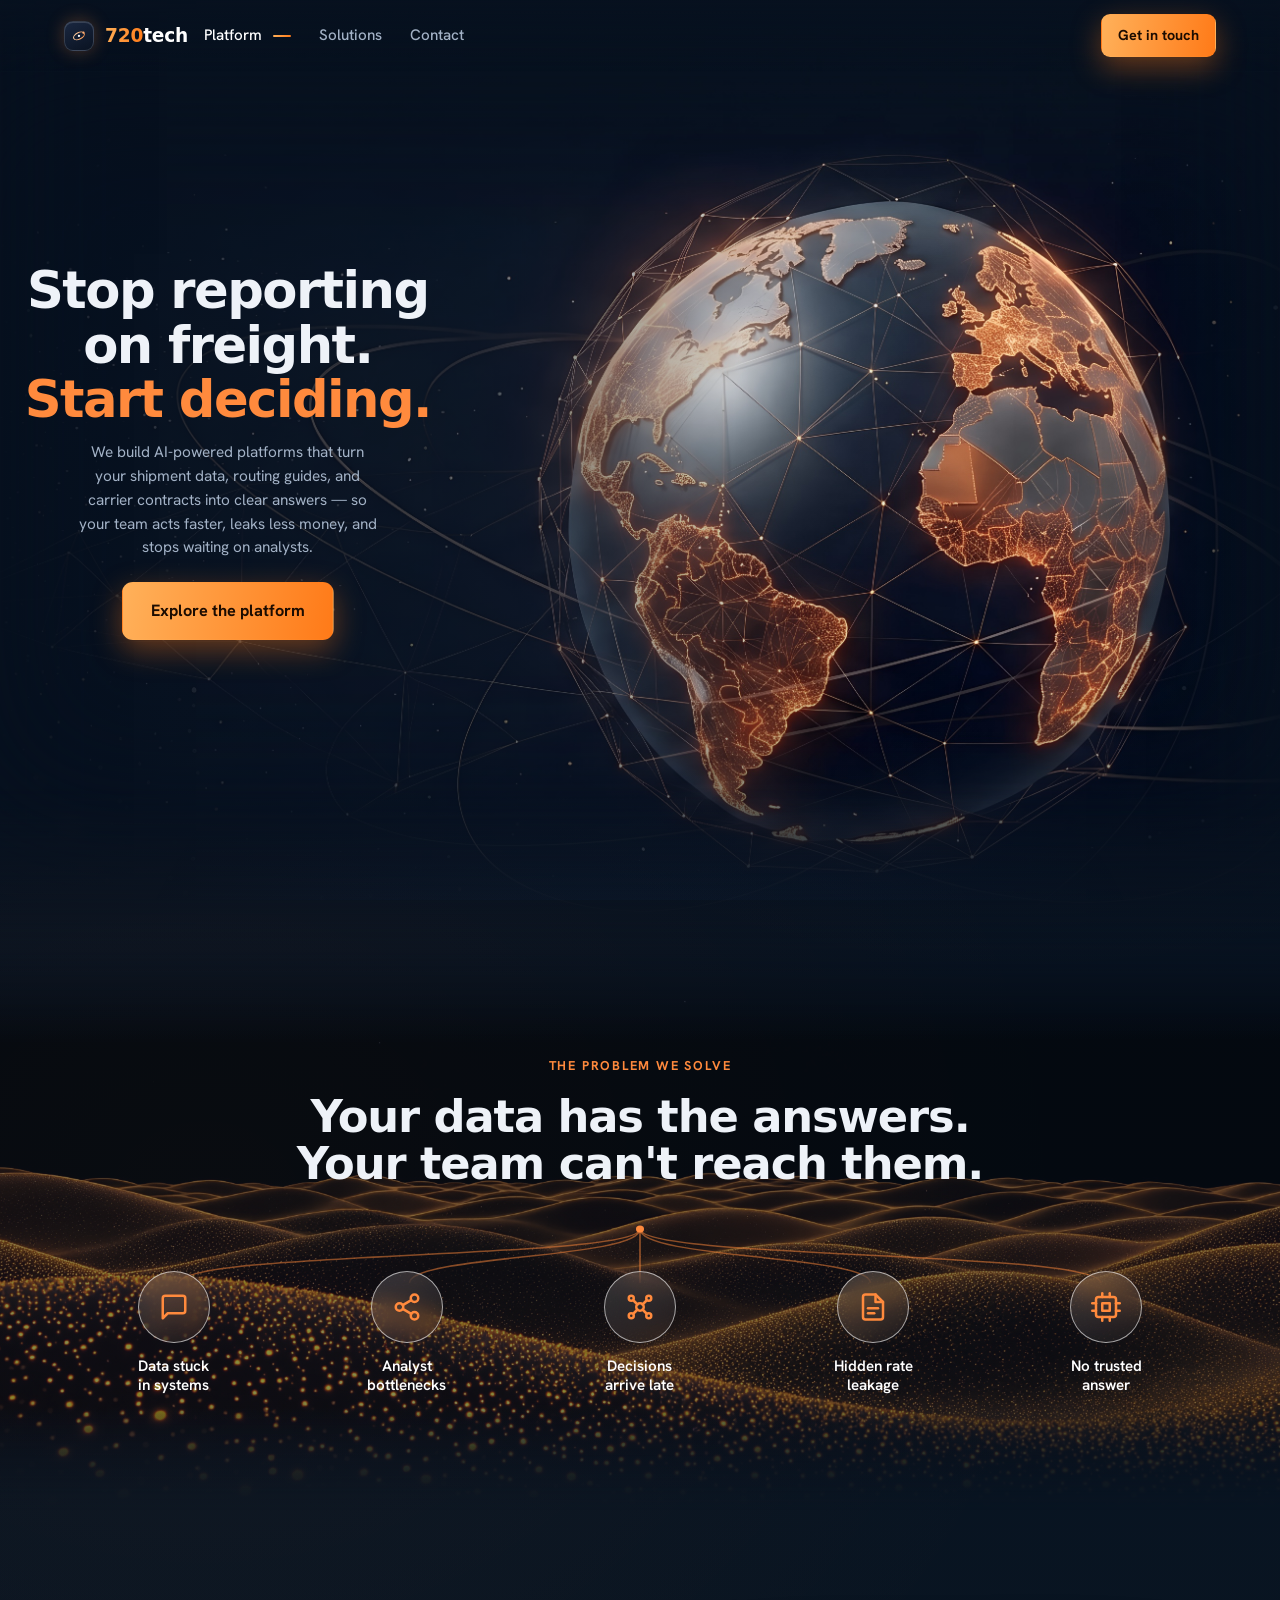
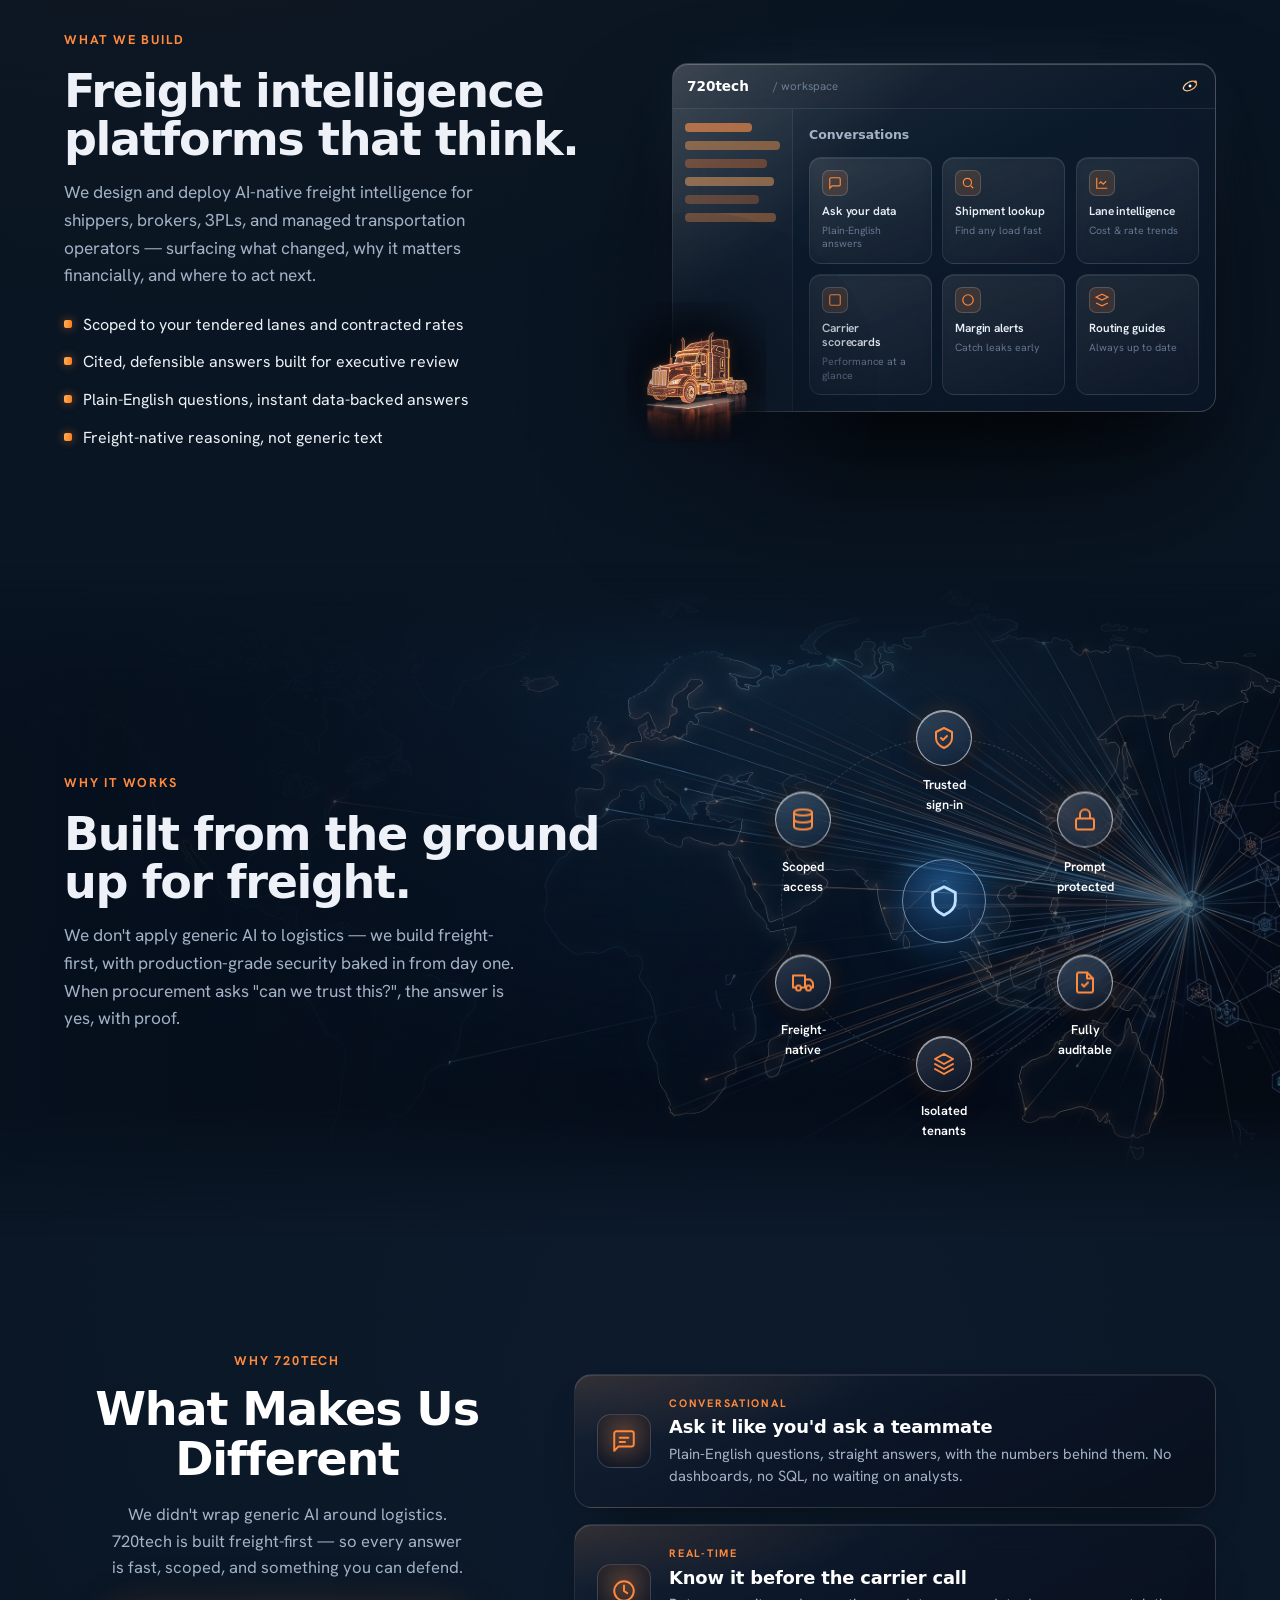
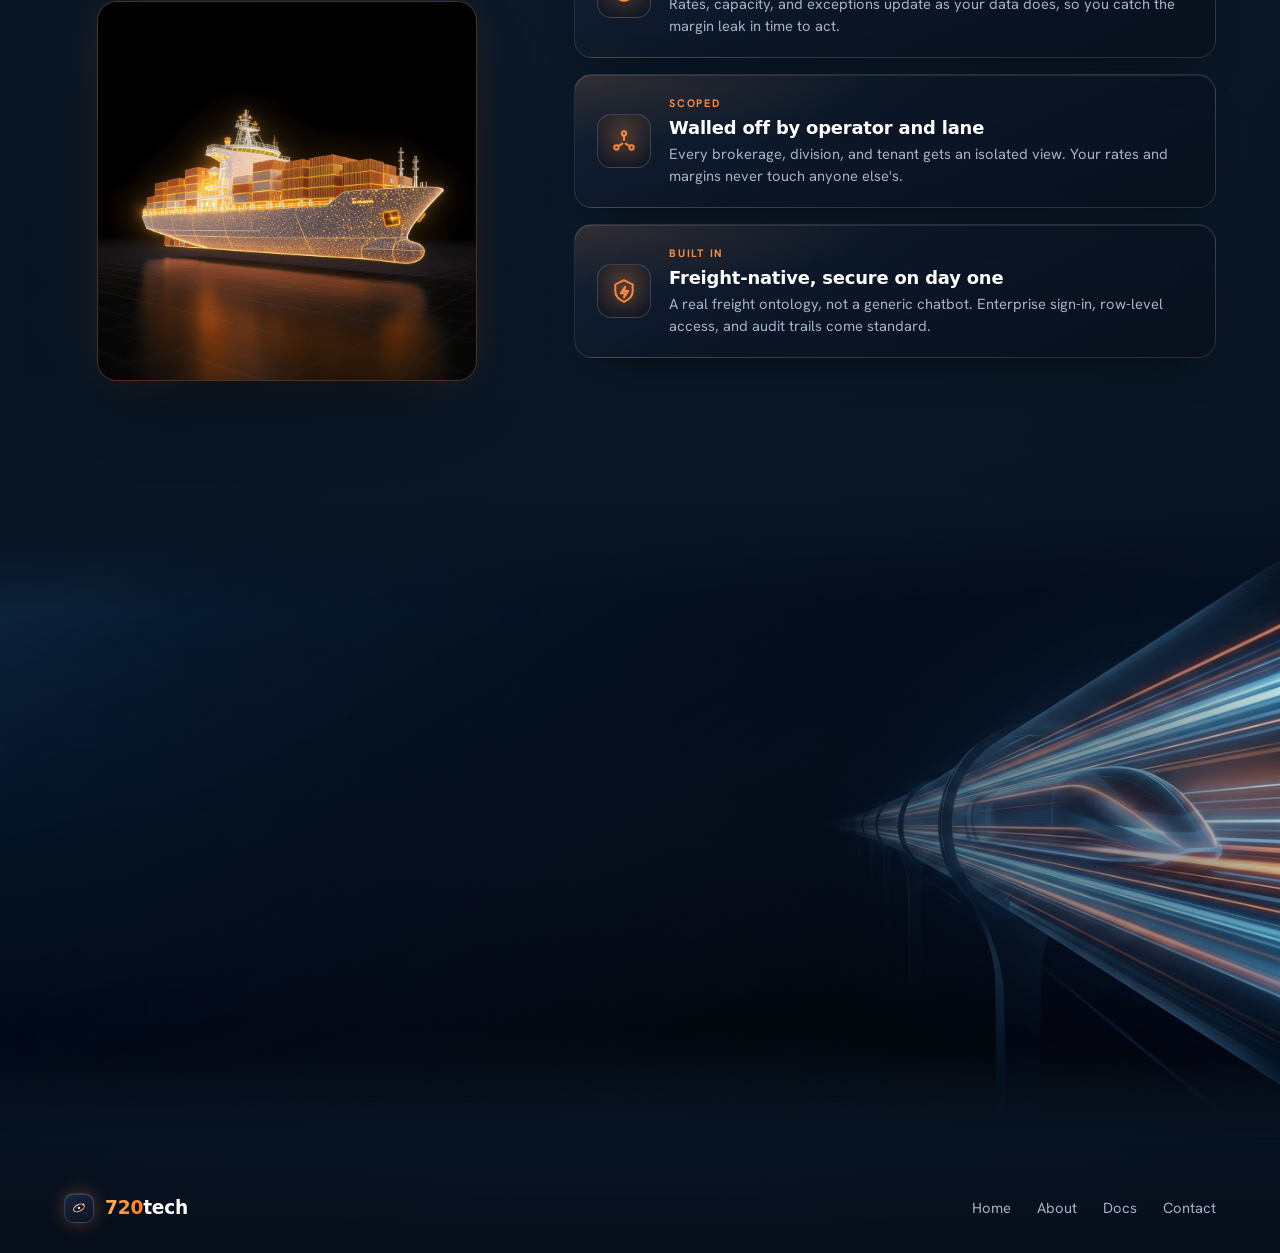
==== commit 6bfe8b94: "Add contact pipeline (Let's talk -> contact.html -> email hello@720tech.ai); remove login/trial; pur" ====
--- a/index.html
+++ b/index.html
@@ -43,11 +43,10 @@
       <nav class="nav-links" aria-label="Primary">
         <a class="cur" href="#what">Platform</a>
         <a href="#build">Solutions</a>
-        <a href="#cta">Contact</a>
+        <a href="contact.html">Contact</a>
       </nav>
       <div class="nav-right">
-        <a class="btn btn-ghost" href="#cta">Log in</a>
-        <a class="btn btn-orange" href="#cta">Start trial</a>
+        <a class="btn btn-orange" href="contact.html">Get in touch</a>
         <button class="menu-btn" id="menuBtn" aria-label="Open menu" aria-expanded="false" aria-controls="mobile"><span></span><span></span><span></span></button>
       </div>
     </div>
@@ -55,8 +54,8 @@
   <div class="mobile" id="mobile" hidden>
     <a href="#what">Platform</a>
     <a href="#build">Solutions</a>
-    <a href="#cta">Contact</a>
-    <a class="btn btn-orange" href="#cta">Start trial</a>
+    <a href="contact.html">Contact</a>
+    <a class="btn btn-orange" href="contact.html">Get in touch</a>
   </div>
 
   <main id="main">
@@ -205,7 +204,7 @@
       <div class="wrap">
         <div class="cta-copy reveal">
           <h2>Your freight operation is ready for this.</h2>
-          <a class="btn btn-orange btn-lg" href="#cta">Let's talk about your platform</a>
+          <a class="btn btn-orange btn-lg" href="contact.html">Let's talk about your platform</a>
         </div>
       </div>
     </section>
@@ -223,7 +222,7 @@
         <a href="#main">Home</a>
         <a href="#what">About</a>
         <a href="#build">Docs</a>
-        <a href="#cta">Contact</a>
+        <a href="contact.html">Contact</a>
       </nav>
     </div>
   </footer>
--- a/site.css
+++ b/site.css
@@ -361,6 +361,39 @@
 .foot-links a{color:var(--ink-2);font-size:.92rem;transition:color .2s}.foot-links a:hover{color:#fff}
 
 /* ============================================================
+   CONTACT PAGE
+   ============================================================ */
+.contact-sec{position:relative;min-height:100vh;display:flex;align-items:center;
+  padding:clamp(130px,18vh,200px) 0 clamp(70px,9vw,110px)}
+.contact-grid{display:grid;grid-template-columns:1fr 1fr;gap:clamp(36px,5vw,72px);align-items:center}
+.contact-intro h1{font-size:clamp(2.2rem,4.4vw,3.4rem);font-weight:700;letter-spacing:-.03em;line-height:1.06;margin:14px 0 16px;color:#fff}
+.contact-intro p{color:var(--ink-2);font-size:1.08rem;line-height:1.6;max-width:46ch}
+.contact-direct{margin-top:22px;font-size:1rem}
+.contact-direct a{color:var(--orange);font-weight:600;border-bottom:1px solid rgba(255,138,61,.4)}
+.contact-direct a:hover{color:#ffb15a}
+.cform{display:flex;flex-direction:column;gap:16px;padding:clamp(24px,3vw,38px);border-radius:22px;
+  border:1px solid rgba(255,255,255,.14);
+  background:radial-gradient(120% 100% at 0% 0%, rgba(255,138,61,.1), transparent 46%),
+    linear-gradient(160deg, rgba(255,255,255,.07), rgba(12,20,36,.55));
+  -webkit-backdrop-filter:blur(20px) saturate(1.2);backdrop-filter:blur(20px) saturate(1.2);
+  box-shadow:0 40px 90px -40px rgba(0,0,0,.7),inset 0 1px 0 rgba(255,255,255,.14)}
+.cfield{display:flex;flex-direction:column;gap:7px}
+.cfield label{font-size:.82rem;font-weight:600;color:var(--ink-2);letter-spacing:.01em}
+.cfield input,.cfield textarea{width:100%;font:inherit;font-size:.98rem;color:#fff;padding:12px 14px;border-radius:11px;
+  border:1px solid var(--line-2);background:rgba(7,13,24,.6);
+  transition:border-color .25s,box-shadow .25s,background .25s}
+.cfield textarea{resize:vertical;min-height:120px}
+.cfield input:focus,.cfield textarea:focus{outline:none;border-color:rgba(255,138,61,.7);
+  box-shadow:0 0 0 3px rgba(255,138,61,.18);background:rgba(7,13,24,.85)}
+.cform .btn{margin-top:6px;align-self:flex-start}
+.cform-note{font-size:.86rem;color:var(--ink-2);min-height:1.2em}
+.cform-note a{color:var(--orange)}
+@media (max-width:900px){
+  .contact-grid{grid-template-columns:1fr;gap:30px}
+  .contact-sec{min-height:auto}
+}
+
+/* ============================================================
    reveal
    ============================================================ */
 .reveal{opacity:0;transform:translateY(24px);transition:opacity .7s var(--ease),transform .7s var(--ease)}
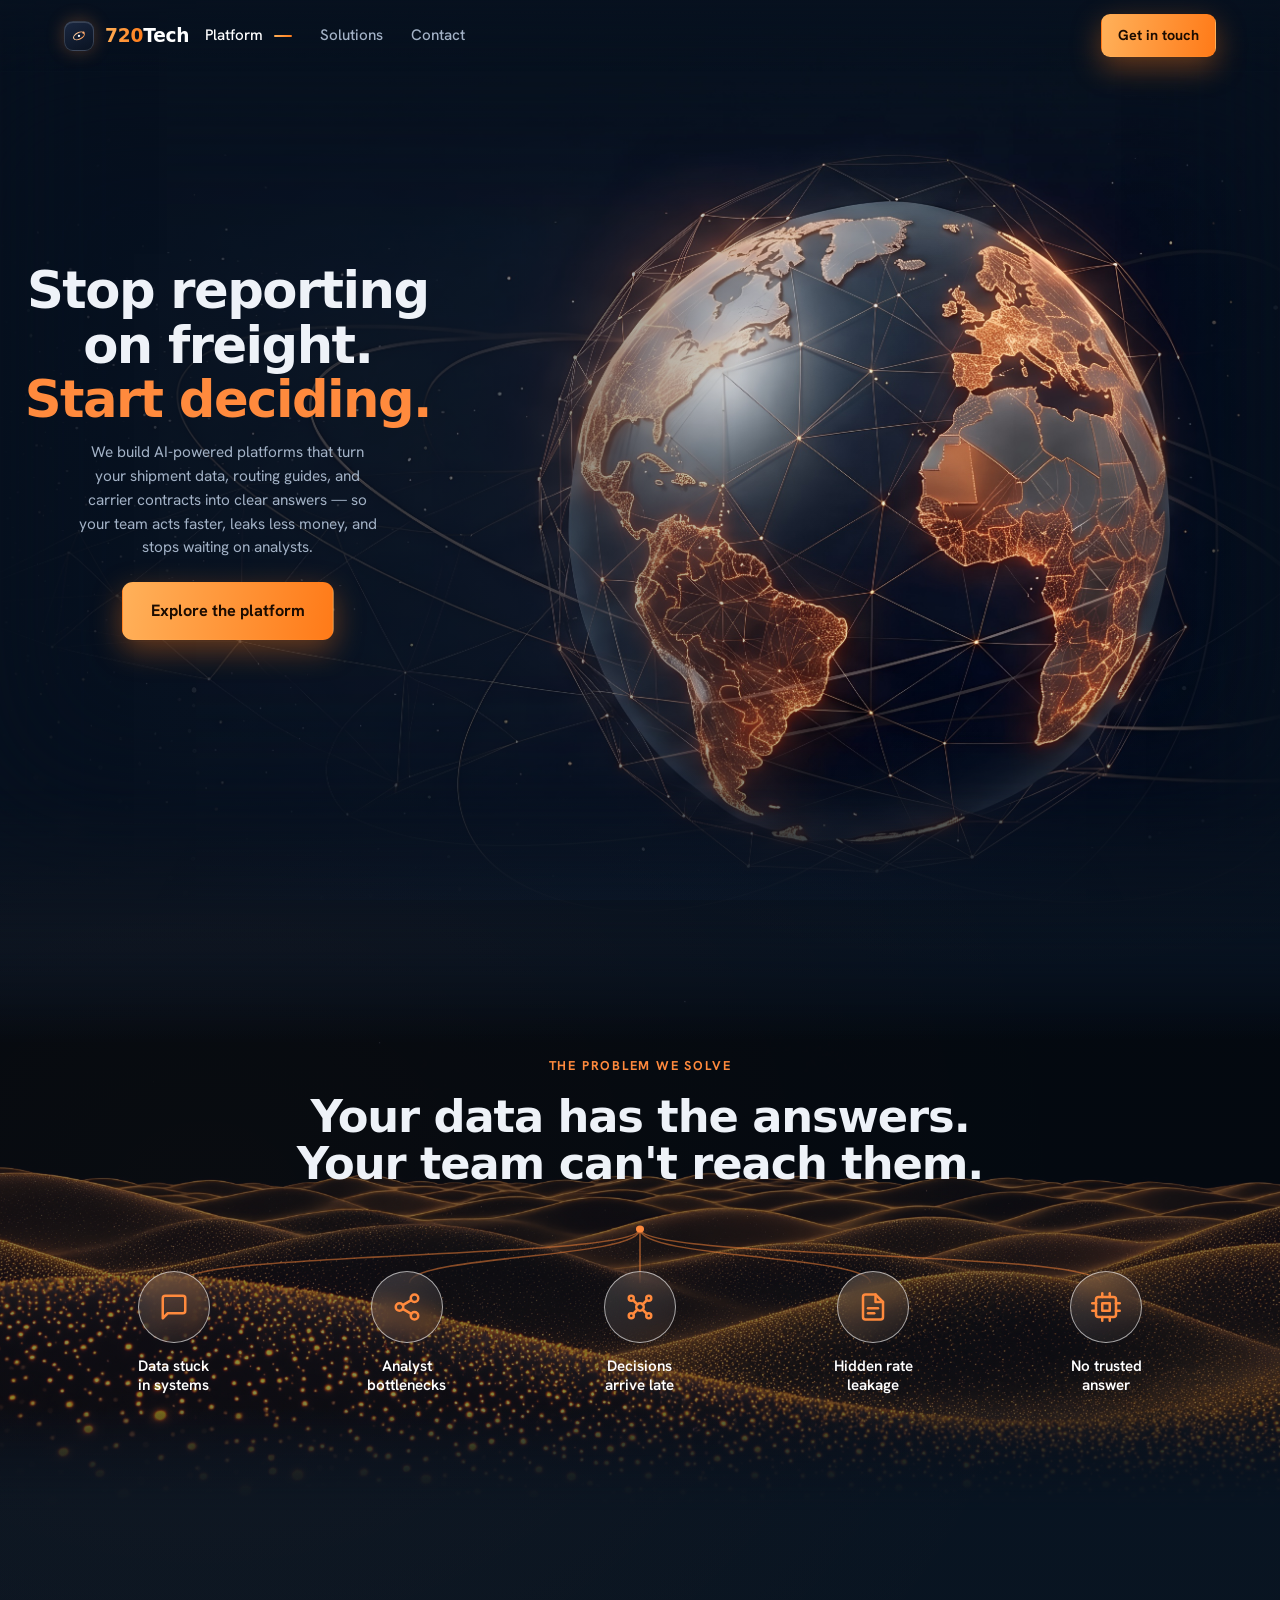
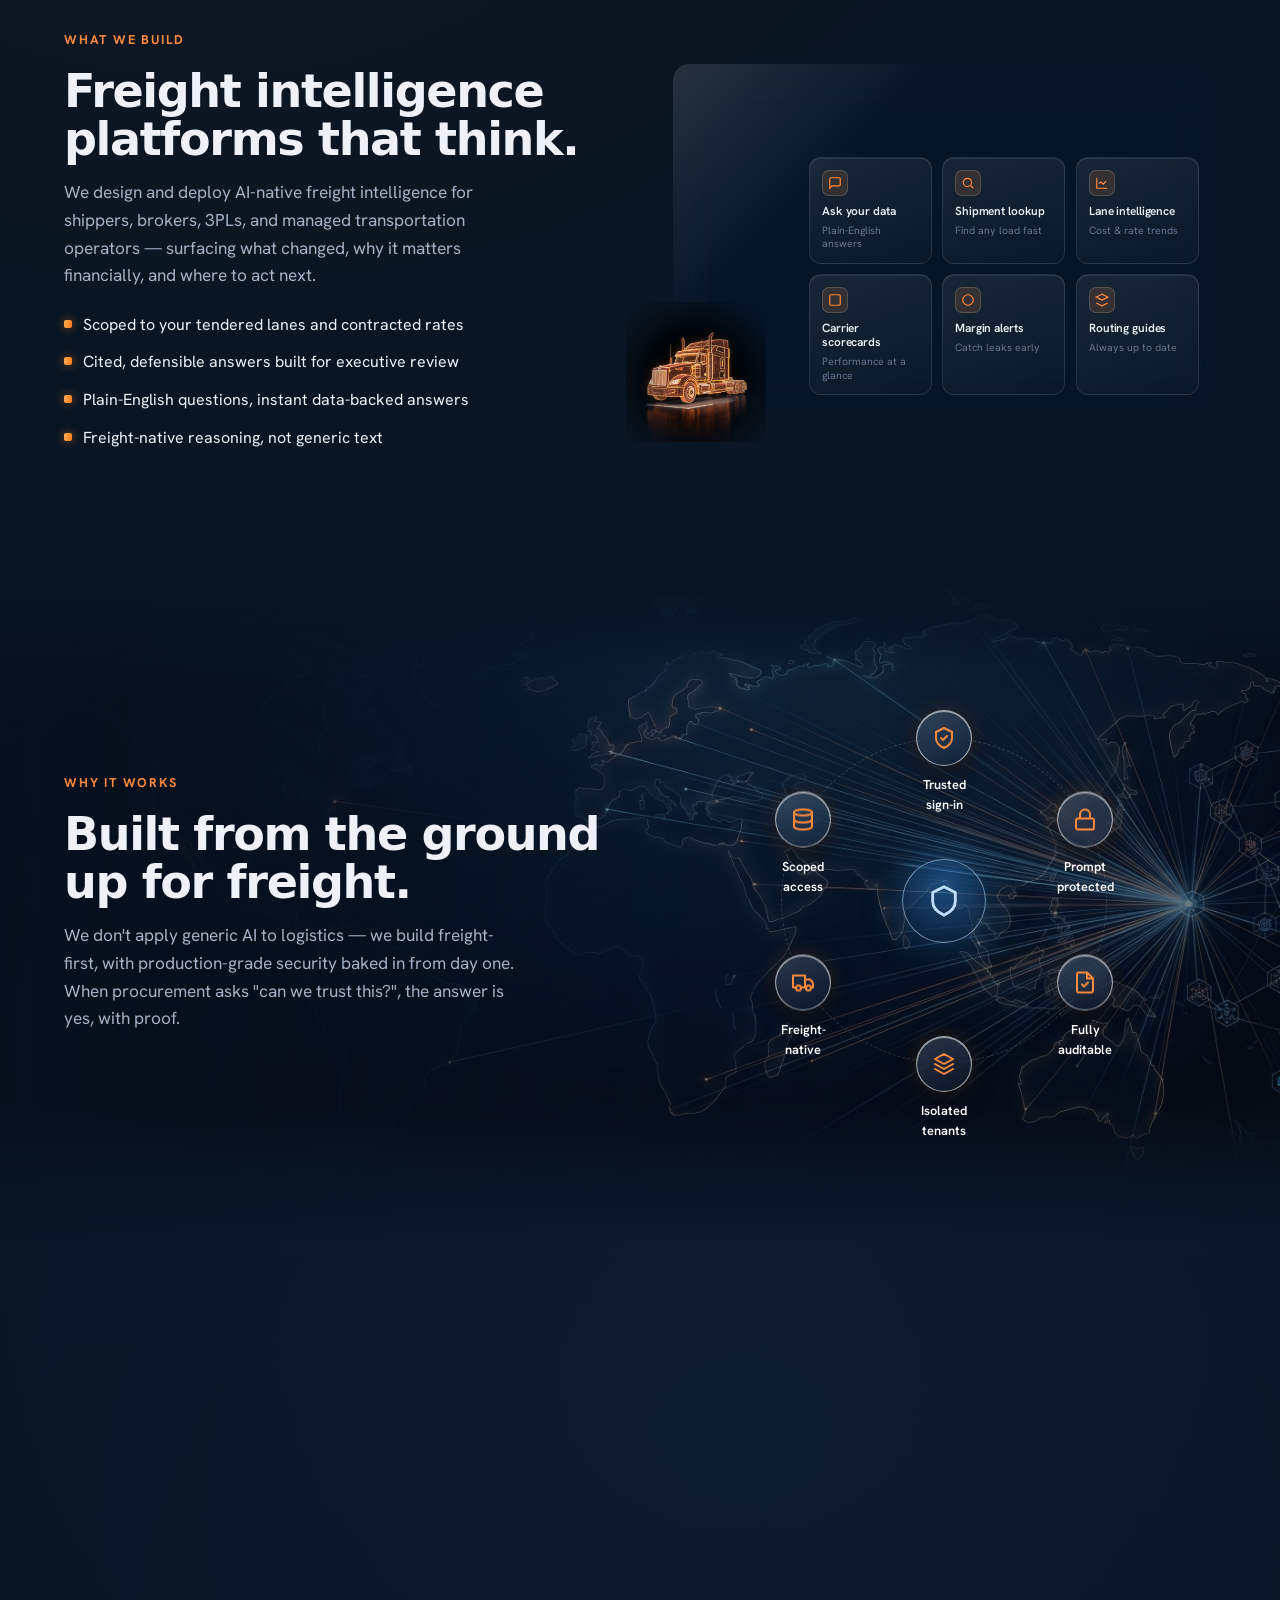
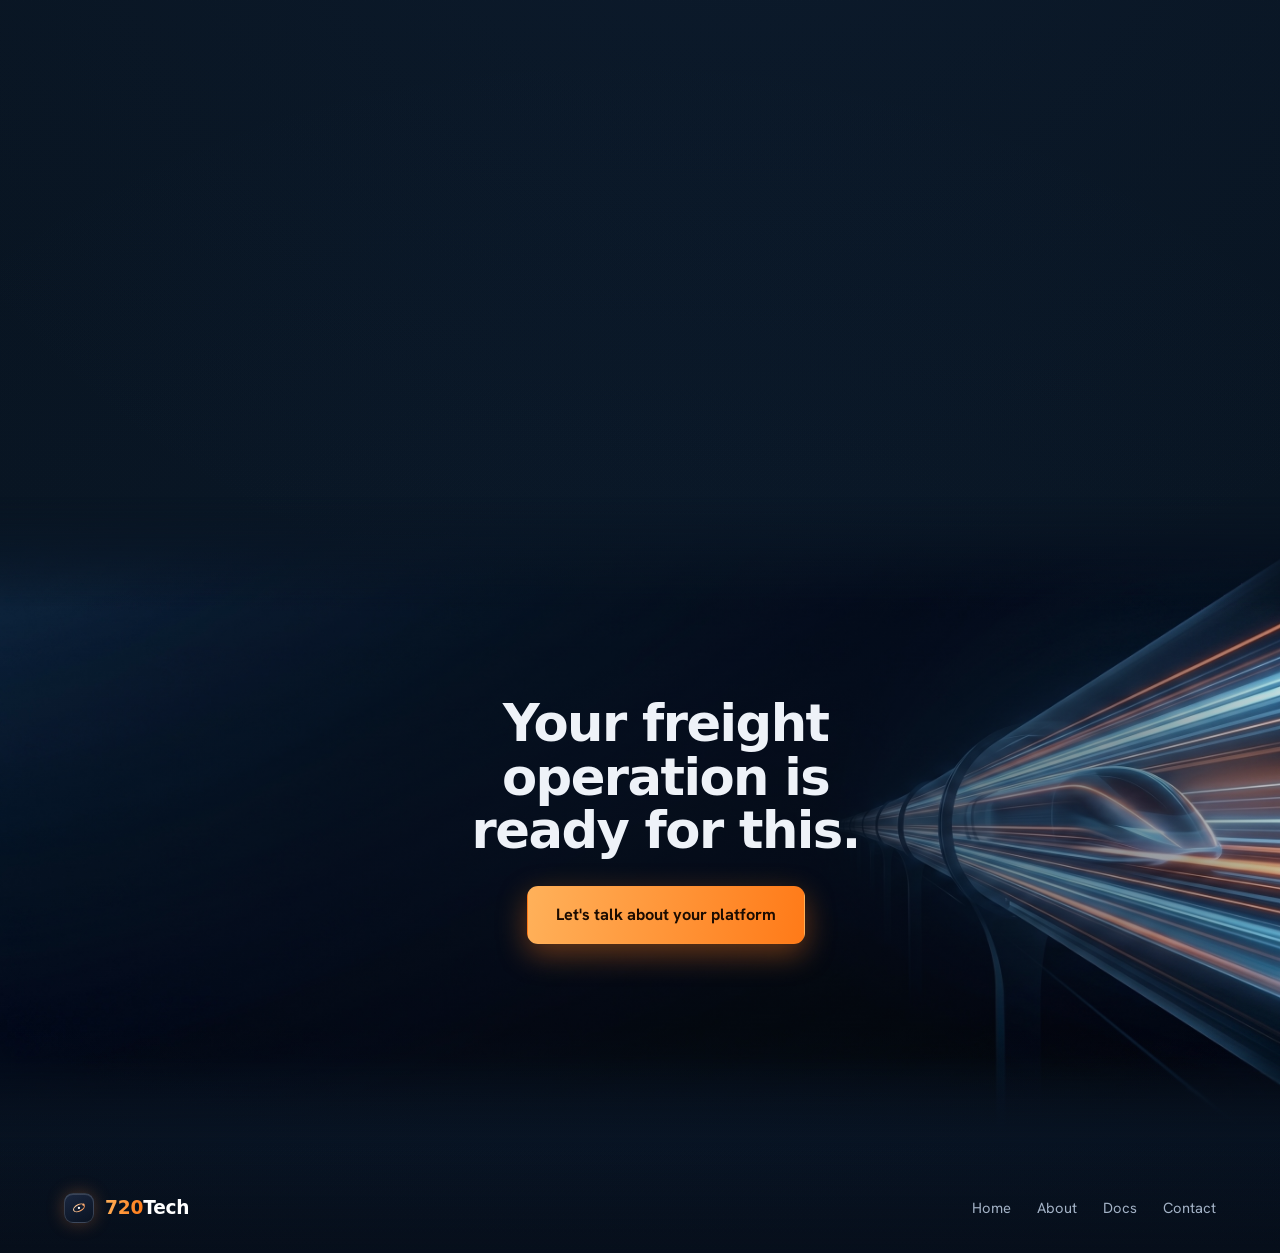
==== commit 5e1a1936: "Brand: 720tech -> 720Tech (capital T) everywhere; domain/email/repo left lowercase Co-Authored-By: C" ====
--- a/index.html
+++ b/index.html
@@ -3,21 +3,21 @@
 <head>
   <meta charset="UTF-8" />
   <meta name="viewport" content="width=device-width, initial-scale=1.0" />
-  <title>Freight Intelligence Platforms | 720tech</title>
-  <meta name="description" content="720tech builds AI-powered freight intelligence platforms that turn shipment data, routing guides, and carrier contracts into cited, real-time answers — so teams decide faster and stop waiting on analysts." />
+  <title>Freight Intelligence Platforms | 720Tech</title>
+  <meta name="description" content="720Tech builds AI-powered freight intelligence platforms that turn shipment data, routing guides, and carrier contracts into cited, real-time answers — so teams decide faster and stop waiting on analysts." />
   <meta name="robots" content="index, follow" />
   <link rel="canonical" href="https://www.720tech.ai/" />
   <meta property="og:type" content="website" />
-  <meta property="og:site_name" content="720tech" />
-  <meta property="og:title" content="Freight Intelligence Platforms | 720tech" />
-  <meta property="og:description" content="720tech builds AI-powered freight intelligence platforms that turn shipment data, routing guides, and carrier contracts into cited, real-time answers — so teams decide faster and stop waiting on analysts." />
+  <meta property="og:site_name" content="720Tech" />
+  <meta property="og:title" content="Freight Intelligence Platforms | 720Tech" />
+  <meta property="og:description" content="720Tech builds AI-powered freight intelligence platforms that turn shipment data, routing guides, and carrier contracts into cited, real-time answers — so teams decide faster and stop waiting on analysts." />
   <meta property="og:url" content="https://www.720tech.ai/" />
   <meta property="og:image" content="https://www.720tech.ai/assets/light/globe-hd.jpg" />
   <meta property="og:image:width" content="2048" />
   <meta property="og:image:height" content="2048" />
   <meta name="twitter:card" content="summary_large_image" />
-  <meta name="twitter:title" content="Freight Intelligence Platforms | 720tech" />
-  <meta name="twitter:description" content="720tech builds AI-powered freight intelligence platforms that turn shipment data, routing guides, and carrier contracts into cited, real-time answers." />
+  <meta name="twitter:title" content="Freight Intelligence Platforms | 720Tech" />
+  <meta name="twitter:description" content="720Tech builds AI-powered freight intelligence platforms that turn shipment data, routing guides, and carrier contracts into cited, real-time answers." />
   <meta name="twitter:image" content="https://www.720tech.ai/assets/light/globe-hd.jpg" />
   <link rel="icon" href="assets/logomark.svg" type="image/svg+xml" />
   <link rel="preconnect" href="https://fonts.googleapis.com" />
@@ -25,8 +25,8 @@
   <link rel="stylesheet" href="site.css" />
   <script type="application/ld+json">
   {"@context":"https://schema.org","@graph":[
-    {"@type":"Organization","@id":"https://www.720tech.ai/#organization","name":"720tech","url":"https://www.720tech.ai/","logo":"https://www.720tech.ai/assets/logomark.svg","description":"720tech builds AI-powered freight intelligence platforms for shippers, brokers, 3PLs, and managed transportation operators."},
-    {"@type":"WebSite","@id":"https://www.720tech.ai/#website","name":"720tech","url":"https://www.720tech.ai/","publisher":{"@id":"https://www.720tech.ai/#organization"}}
+    {"@type":"Organization","@id":"https://www.720tech.ai/#organization","name":"720Tech","url":"https://www.720tech.ai/","logo":"https://www.720tech.ai/assets/logomark.svg","description":"720Tech builds AI-powered freight intelligence platforms for shippers, brokers, 3PLs, and managed transportation operators."},
+    {"@type":"WebSite","@id":"https://www.720tech.ai/#website","name":"720Tech","url":"https://www.720tech.ai/","publisher":{"@id":"https://www.720tech.ai/#organization"}}
   ]}
   </script>
 </head>
@@ -36,9 +36,9 @@
   <!-- ======================= NAV ======================= -->
   <header class="nav" id="nav">
     <div class="wrap nav-inner">
-      <a class="brand" href="index.html" aria-label="720tech home">
+      <a class="brand" href="index.html" aria-label="720Tech home">
         <span class="brand-mark" aria-hidden="true"><svg viewBox="0 0 40 40" fill="none"><defs><linearGradient id="lgm" x1="7" y1="8" x2="33" y2="32" gradientUnits="userSpaceOnUse"><stop stop-color="#ffe1bd"/><stop offset="1" stop-color="#ff8a3d"/></linearGradient></defs><ellipse cx="20" cy="20" rx="13" ry="7.2" transform="rotate(-27 20 20)" stroke="url(#lgm)" stroke-width="2.3"/><circle cx="20" cy="20" r="2.6" fill="#fff"/><circle cx="30" cy="12.6" r="2.5" fill="url(#lgm)"/></svg></span>
-        <span><span class="b720">720</span>tech</span>
+        <span><span class="b720">720</span>Tech</span>
       </a>
       <nav class="nav-links" aria-label="Primary">
         <a class="cur" href="#what">Platform</a>
@@ -117,7 +117,7 @@
         <div class="col-visual reveal" data-d="1">
           <div class="dash-wrap">
             <div class="dash" aria-hidden="true">
-              <div class="dash-bar"><span class="b720" style="color:#fff">720tech</span><span class="tab">/ workspace</span><span class="dash-logo" aria-hidden="true"><svg viewBox="0 0 40 40" fill="none"><defs><linearGradient id="lgmd" x1="7" y1="8" x2="33" y2="32" gradientUnits="userSpaceOnUse"><stop stop-color="#ffe1bd"/><stop offset="1" stop-color="#ff8a3d"/></linearGradient></defs><ellipse cx="20" cy="20" rx="13" ry="7.2" transform="rotate(-27 20 20)" stroke="url(#lgmd)" stroke-width="2.3"/><circle cx="20" cy="20" r="2.6" fill="#fff"/><circle cx="30" cy="12.6" r="2.5" fill="url(#lgmd)"/></svg></span></div>
+              <div class="dash-bar"><span class="b720" style="color:#fff">720Tech</span><span class="tab">/ workspace</span><span class="dash-logo" aria-hidden="true"><svg viewBox="0 0 40 40" fill="none"><defs><linearGradient id="lgmd" x1="7" y1="8" x2="33" y2="32" gradientUnits="userSpaceOnUse"><stop stop-color="#ffe1bd"/><stop offset="1" stop-color="#ff8a3d"/></linearGradient></defs><ellipse cx="20" cy="20" rx="13" ry="7.2" transform="rotate(-27 20 20)" stroke="url(#lgmd)" stroke-width="2.3"/><circle cx="20" cy="20" r="2.6" fill="#fff"/><circle cx="30" cy="12.6" r="2.5" fill="url(#lgmd)"/></svg></span></div>
               <div class="dash-body">
                 <div class="dash-side"><i></i><i></i><i></i><i></i><i></i><i></i></div>
                 <div class="dash-main">
@@ -169,9 +169,9 @@
     <section class="sec" id="different">
       <div class="wrap diff2">
         <div class="diff2-intro reveal">
-          <span class="kick">Why 720tech</span>
+          <span class="kick">Why 720Tech</span>
           <h2>What Makes Us Different</h2>
-          <p>We didn't wrap generic AI around logistics. 720tech is built freight-first — so every answer is fast, scoped, and something you can defend.</p>
+          <p>We didn't wrap generic AI around logistics. 720Tech is built freight-first — so every answer is fast, scoped, and something you can defend.</p>
           <div class="diff2-visual" aria-hidden="true">
             <div class="diff2-frame"><img src="assets/light/holo-ship.jpg" alt="" loading="lazy" /></div>
             <span class="smoke"><i style="--d:0s;--x:-22px"></i><i style="--d:.5s;--x:14px"></i><i style="--d:1s;--x:-8px"></i><i style="--d:1.5s;--x:20px"></i><i style="--d:2s;--x:-16px"></i><i style="--d:2.5s;--x:6px"></i><i style="--d:3s;--x:-24px"></i><i style="--d:3.5s;--x:18px"></i><i style="--d:4s;--x:-6px"></i><i style="--d:4.5s;--x:22px"></i><i style="--d:5s;--x:-18px"></i><i style="--d:5.5s;--x:10px"></i><i style="--d:6s;--x:-12px"></i></span>
@@ -214,9 +214,9 @@
   <!-- ======================= FOOTER ======================= -->
   <footer class="foot">
     <div class="wrap foot-inner">
-      <a class="brand" href="index.html" aria-label="720tech home">
+      <a class="brand" href="index.html" aria-label="720Tech home">
         <span class="brand-mark" aria-hidden="true"><svg viewBox="0 0 40 40" fill="none"><defs><linearGradient id="lgmf" x1="7" y1="8" x2="33" y2="32" gradientUnits="userSpaceOnUse"><stop stop-color="#ffe1bd"/><stop offset="1" stop-color="#ff8a3d"/></linearGradient></defs><ellipse cx="20" cy="20" rx="13" ry="7.2" transform="rotate(-27 20 20)" stroke="url(#lgmf)" stroke-width="2.3"/><circle cx="20" cy="20" r="2.6" fill="#fff"/><circle cx="30" cy="12.6" r="2.5" fill="url(#lgmf)"/></svg></span>
-        <span><span class="b720">720</span>tech</span>
+        <span><span class="b720">720</span>Tech</span>
       </a>
       <nav class="foot-links" aria-label="Footer">
         <a href="#main">Home</a>
--- a/site.css
+++ b/site.css
@@ -1,5 +1,5 @@
 /* ============================================================
-   720tech — landing page (mockup 1:1 rebuild)
+   720Tech — landing page (mockup 1:1 rebuild)
    Dark navy · orange accent · glowing globe + node networks
    ============================================================ */
 @import url('https://fonts.googleapis.com/css2?family=Hanken+Grotesk:wght@400;500;600;700;800&display=swap');
@@ -24,6 +24,7 @@
   --wrap:1200px;--pad:24px;--r:18px;--r-lg:24px;--ease:cubic-bezier(.2,.7,.3,1);
 }
 *{box-sizing:border-box;margin:0;padding:0}
+[hidden]{display:none!important}
 html{scroll-behavior:smooth;-webkit-text-size-adjust:100%}
 body{font-family:var(--f-b);color:var(--ink);line-height:1.6;font-size:16.5px;
   background:
@@ -388,6 +389,20 @@
 .cform .btn{margin-top:6px;align-self:flex-start}
 .cform-note{font-size:.86rem;color:var(--ink-2);min-height:1.2em}
 .cform-note a{color:var(--orange)}
+.cfields{display:flex;flex-direction:column;gap:16px}
+/* required-field validation */
+.req-star{color:#ff6363;font-weight:800;margin-left:1px;opacity:0;transition:opacity .2s}
+.cfield.invalid .req-star{opacity:1}
+.cfield.invalid input,.cfield.invalid textarea{border-color:#ff6363;box-shadow:0 0 0 3px rgba(255,99,99,.16);background:rgba(40,13,15,.5)}
+/* green verified success */
+.cform-success{display:flex;flex-direction:column;align-items:center;text-align:center;gap:12px;padding:30px 10px}
+.cform-check{width:66px;height:66px;border-radius:50%;display:grid;place-items:center;color:#072014;
+  background:radial-gradient(circle at 50% 34%,#86f2ad,#1fc063);
+  box-shadow:0 0 34px rgba(38,200,108,.55),inset 0 1px 0 rgba(255,255,255,.55);animation:popcheck .5s cubic-bezier(.34,1.56,.64,1)}
+.cform-check svg{width:34px;height:34px}
+@keyframes popcheck{0%{transform:scale(.4);opacity:0}60%{transform:scale(1.12)}100%{transform:scale(1);opacity:1}}
+.cform-success h3{font-size:1.32rem;color:#fff}
+.cform-success p{color:var(--ink-2);font-size:.96rem;line-height:1.5;max-width:38ch}
 @media (max-width:900px){
   .contact-grid{grid-template-columns:1fr;gap:30px}
   .contact-sec{min-height:auto}
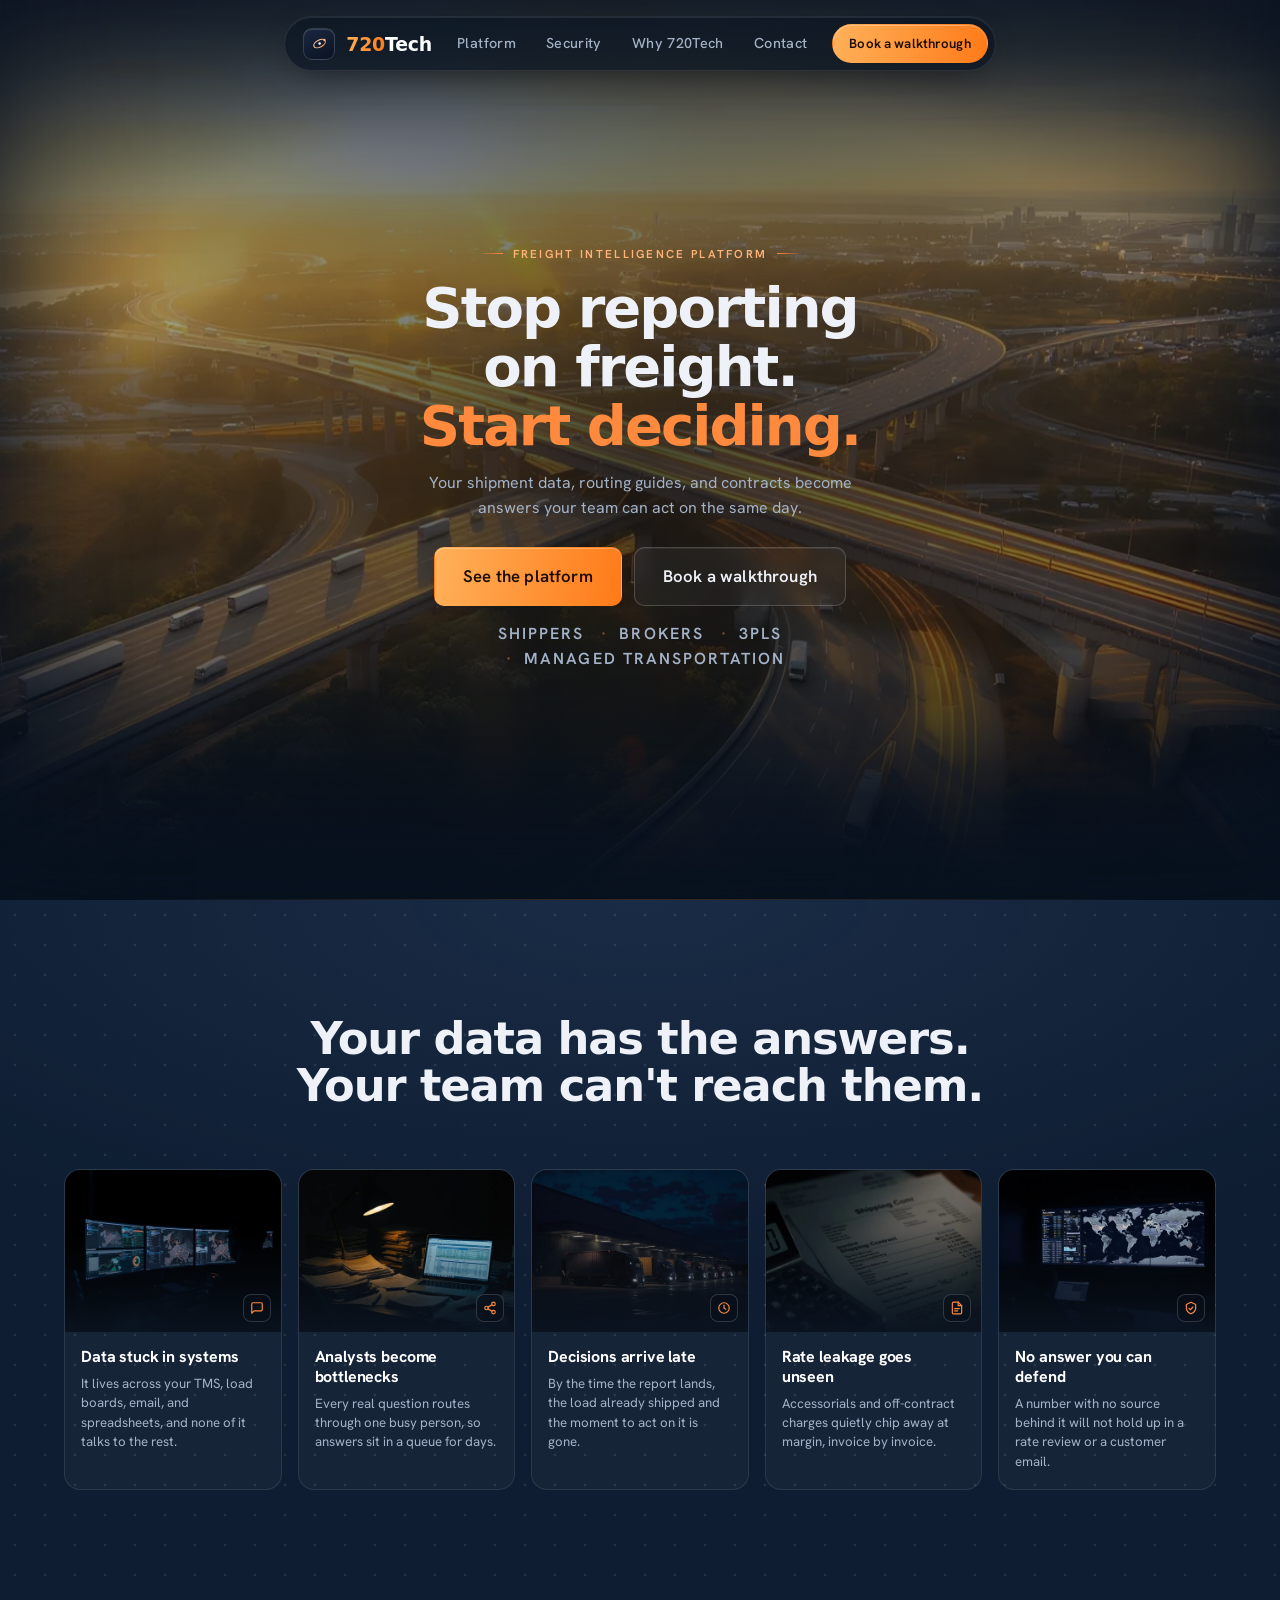
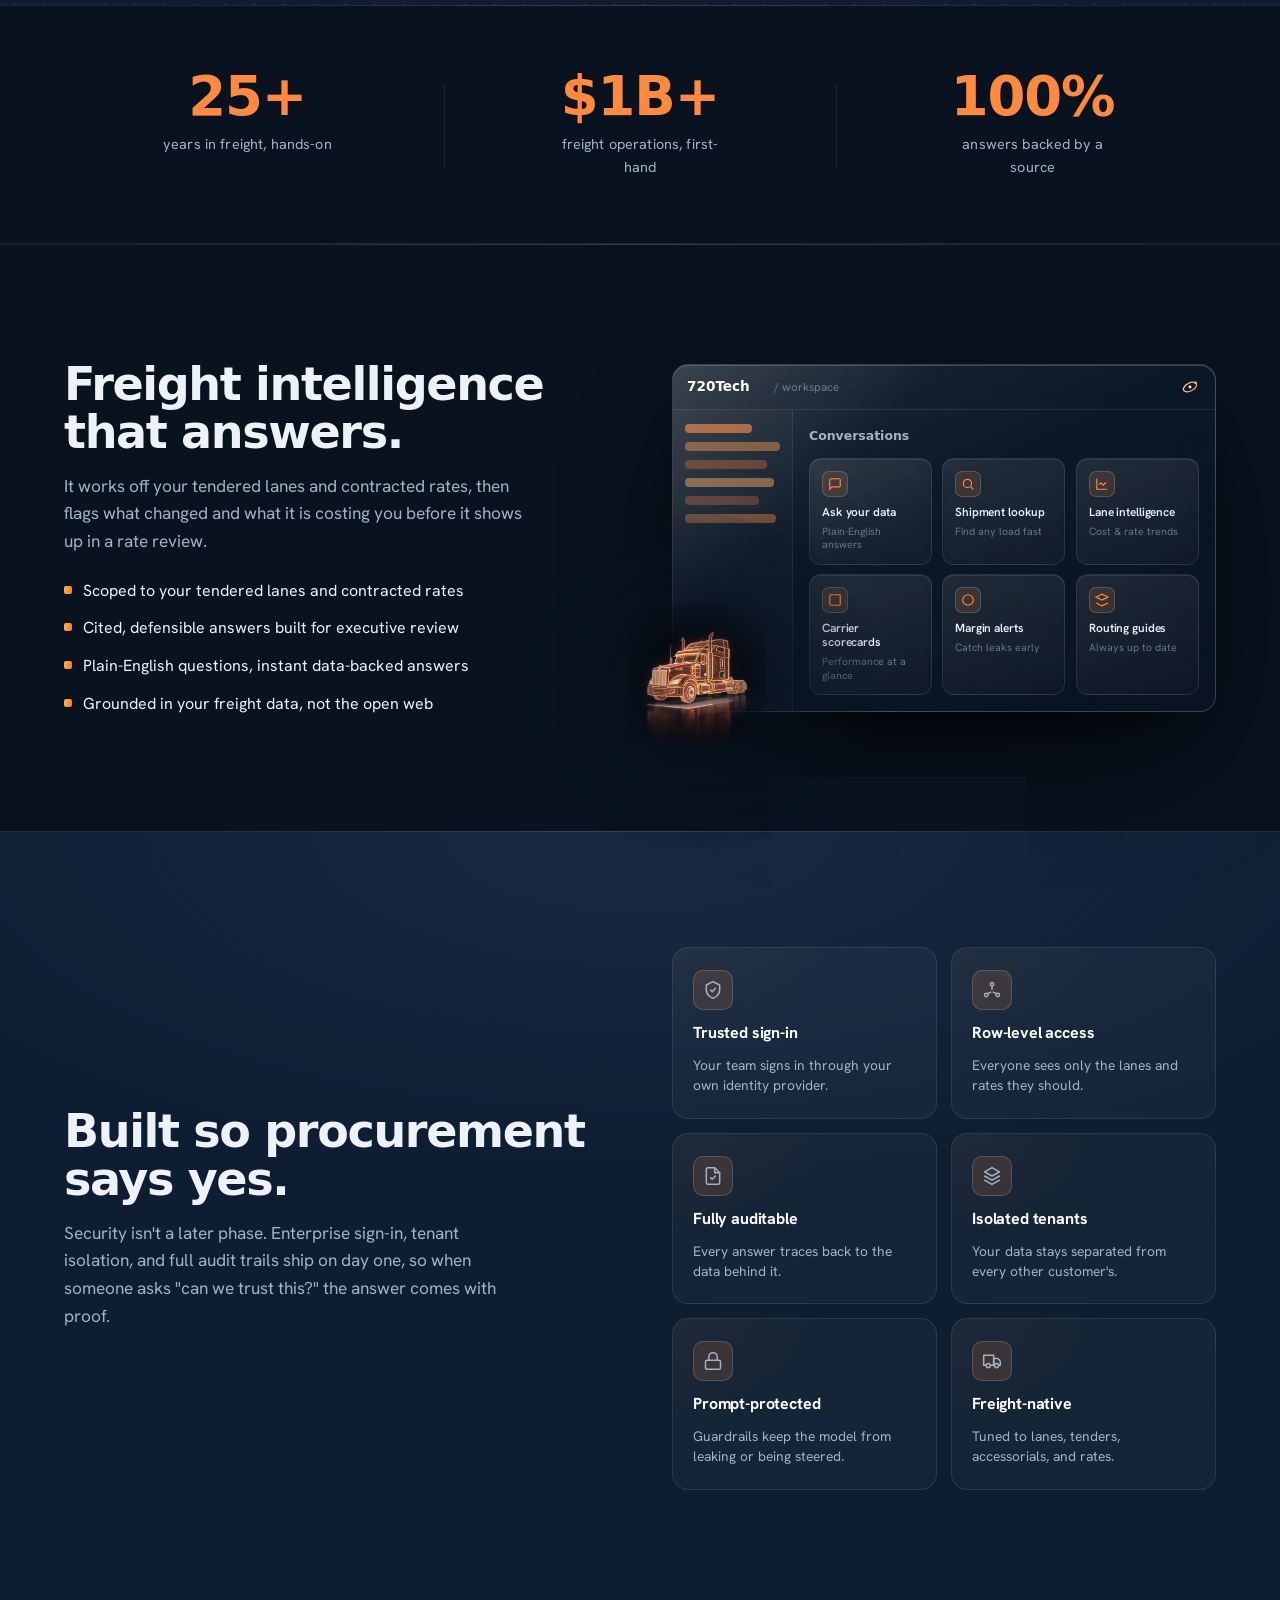
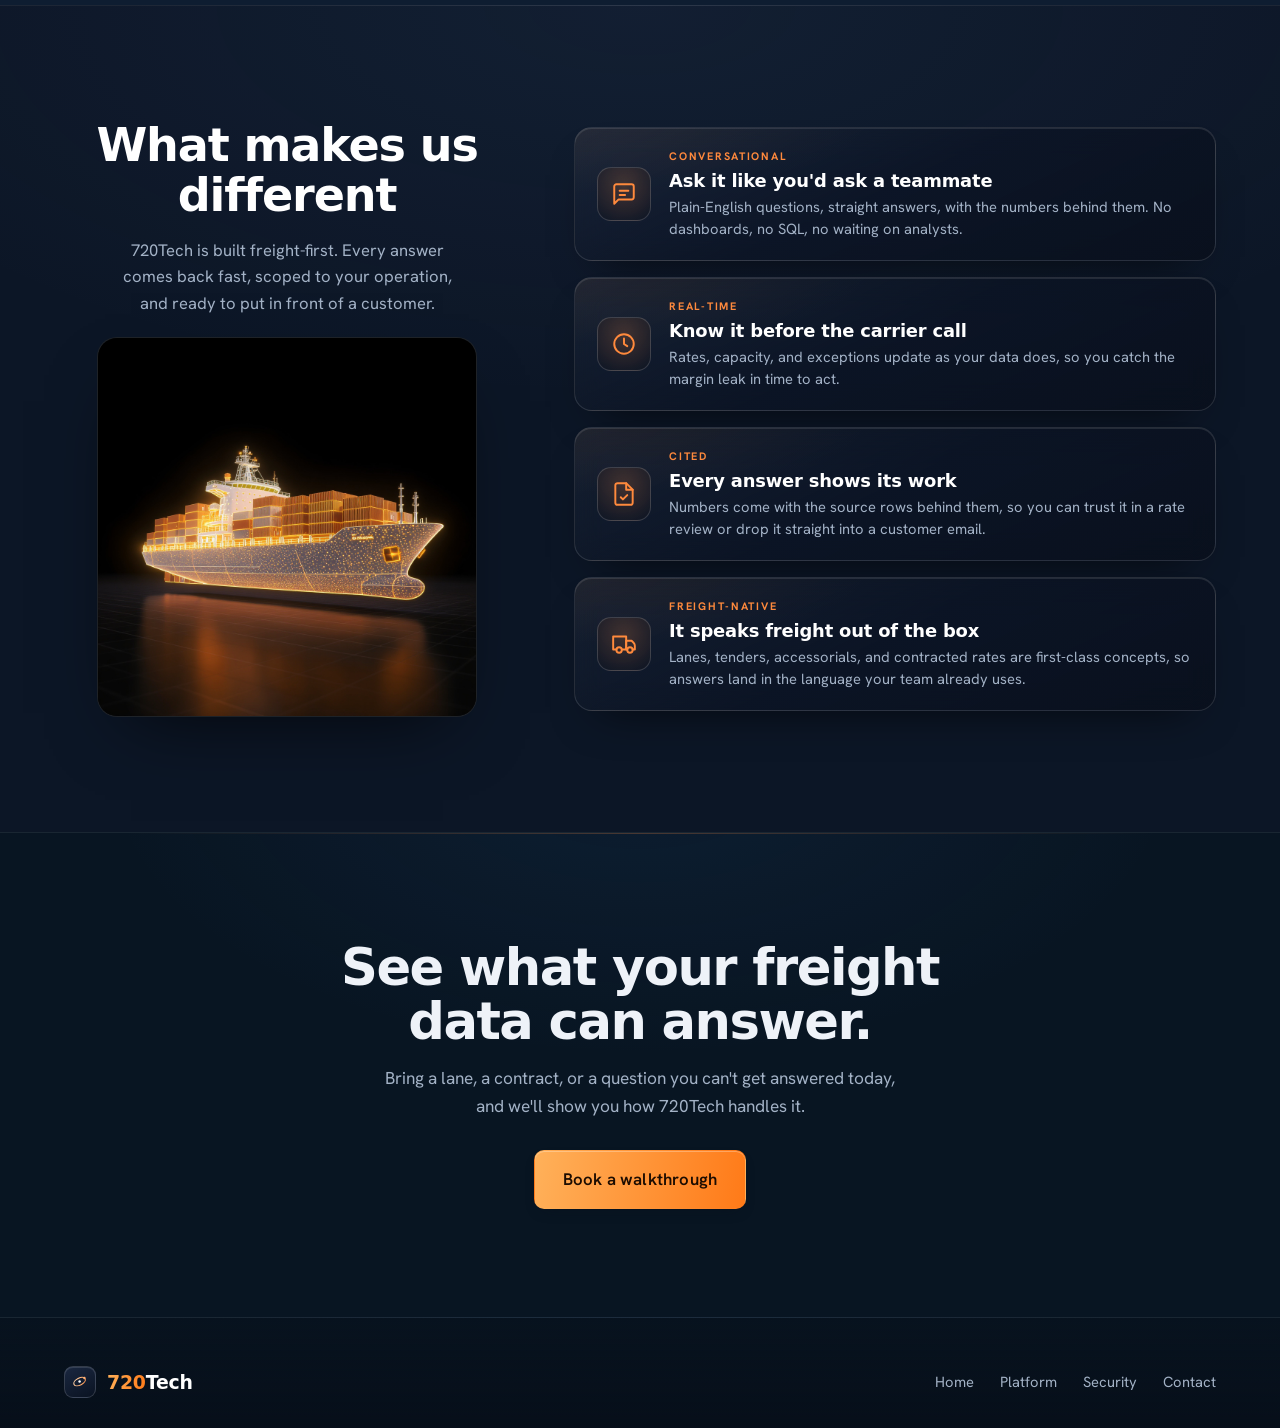
==== commit 61ffd083: "Hero: full-viewport dominance + scroll-reveal seam divider - Drop the -46px grid overlap so the hero" ====
--- a/index.html
+++ b/index.html
@@ -4,22 +4,27 @@
   <meta charset="UTF-8" />
   <meta name="viewport" content="width=device-width, initial-scale=1.0" />
   <title>Freight Intelligence Platforms | 720Tech</title>
-  <meta name="description" content="720Tech builds AI-powered freight intelligence platforms that turn shipment data, routing guides, and carrier contracts into cited, real-time answers — so teams decide faster and stop waiting on analysts." />
+  <meta name="description" content="720Tech builds AI-powered freight intelligence platforms that turn your shipment data, routing guides, and carrier contracts into cited, real-time answers, so teams decide faster and stop waiting on analysts." />
   <meta name="robots" content="index, follow" />
   <link rel="canonical" href="https://www.720tech.ai/" />
   <meta property="og:type" content="website" />
   <meta property="og:site_name" content="720Tech" />
   <meta property="og:title" content="Freight Intelligence Platforms | 720Tech" />
-  <meta property="og:description" content="720Tech builds AI-powered freight intelligence platforms that turn shipment data, routing guides, and carrier contracts into cited, real-time answers — so teams decide faster and stop waiting on analysts." />
+  <meta property="og:description" content="720Tech builds AI-powered freight intelligence platforms that turn your shipment data, routing guides, and carrier contracts into cited, real-time answers, so teams decide faster and stop waiting on analysts." />
   <meta property="og:url" content="https://www.720tech.ai/" />
-  <meta property="og:image" content="https://www.720tech.ai/assets/light/globe-hd.jpg" />
-  <meta property="og:image:width" content="2048" />
-  <meta property="og:image:height" content="2048" />
+  <meta property="og:image" content="https://www.720tech.ai/assets/light/hero-2026.jpg" />
+  <meta property="og:image:width" content="1600" />
+  <meta property="og:image:height" content="864" />
   <meta name="twitter:card" content="summary_large_image" />
   <meta name="twitter:title" content="Freight Intelligence Platforms | 720Tech" />
-  <meta name="twitter:description" content="720Tech builds AI-powered freight intelligence platforms that turn shipment data, routing guides, and carrier contracts into cited, real-time answers." />
-  <meta name="twitter:image" content="https://www.720tech.ai/assets/light/globe-hd.jpg" />
-  <link rel="icon" href="assets/logomark.svg" type="image/svg+xml" />
+  <meta name="twitter:description" content="720Tech builds freight intelligence platforms that turn shipment data, routing guides, and carrier contracts into cited, real-time answers." />
+  <meta name="twitter:image" content="https://www.720tech.ai/assets/light/hero-2026.jpg" />
+  <link rel="icon" href="/favicon.ico" sizes="any" />
+  <link rel="icon" type="image/svg+xml" href="/assets/favicon.svg" />
+  <link rel="icon" type="image/png" sizes="48x48" href="/favicon-48.png" />
+  <link rel="icon" type="image/png" sizes="96x96" href="/favicon-96.png" />
+  <link rel="icon" type="image/png" sizes="192x192" href="/favicon-192.png" />
+  <link rel="apple-touch-icon" href="/apple-touch-icon.png" />
   <link rel="preconnect" href="https://fonts.googleapis.com" />
   <link rel="preconnect" href="https://api.fontshare.com" crossorigin />
   <link rel="stylesheet" href="site.css" />
@@ -41,62 +46,128 @@
         <span><span class="b720">720</span>Tech</span>
       </a>
       <nav class="nav-links" aria-label="Primary">
-        <a class="cur" href="#what">Platform</a>
-        <a href="#build">Solutions</a>
+        <a href="#build">Platform</a>
+        <a href="#why">Security</a>
+        <a href="#different">Why 720Tech</a>
         <a href="contact.html">Contact</a>
       </nav>
       <div class="nav-right">
-        <a class="btn btn-orange" href="contact.html">Get in touch</a>
+        <a class="btn btn-orange" href="contact.html">Book a walkthrough</a>
         <button class="menu-btn" id="menuBtn" aria-label="Open menu" aria-expanded="false" aria-controls="mobile"><span></span><span></span><span></span></button>
       </div>
     </div>
   </header>
   <div class="mobile" id="mobile" hidden>
-    <a href="#what">Platform</a>
-    <a href="#build">Solutions</a>
+    <a href="#build">Platform</a>
+    <a href="#why">Security</a>
+    <a href="#different">Why 720Tech</a>
     <a href="contact.html">Contact</a>
-    <a class="btn btn-orange" href="contact.html">Get in touch</a>
+    <a class="btn btn-orange" href="contact.html">Book a walkthrough</a>
   </div>
 
   <main id="main">
 
     <!-- ======================= HERO ======================= -->
-    <section class="hero">
+    <section class="hero hero--gold">
+      <div class="hero-art" aria-hidden="true">
+        <svg viewBox="0 0 800 400" preserveAspectRatio="xMidYMid slice" role="presentation" focusable="false">
+          <image href="assets/light/map-dots.svg" x="0" y="0" width="800" height="400" opacity=".55"/>
+          <g class="lanes" fill="none" stroke="#ff8a3d" stroke-linecap="round">
+            <path class="lane lane-dom" pathLength="1" d="M205.3 97.3 Q167 74 128.2 80"/>
+            <path class="lane lane-dom" pathLength="1" d="M205.3 97.3 Q171 95 137.3 121.1"/>
+            <path class="lane lane-dom" pathLength="1" d="M205.3 97.3 Q191 103 184.9 124.8"/>
+            <path class="lane lane-dom" pathLength="1" d="M205.3 97.3 Q214 103 212.4 122.1"/>
+            <path class="lane lane-dom" pathLength="1" d="M205.3 97.3 Q220 91 235.6 100.9"/>
+            <path class="lane" pathLength="1" d="M235.6 100.9 Q323 42 410 67"/>
+            <path class="lane" pathLength="1" d="M410 67 Q466 84 522.9 147.9"/>
+            <path class="lane" pathLength="1" d="M522.9 147.9 Q577 158 630.7 220.2"/>
+            <path class="lane" pathLength="1" d="M630.7 220.2 Q678 180 670 129.7"/>
+            <path class="lane" pathLength="1" d="M670 129.7 Q690 110 710.4 116.1"/>
+            <path class="lane" pathLength="1" d="M212.4 122.1 Q206 160 223.3 197"/>
+            <path class="lane" pathLength="1" d="M223.3 197 Q285 228 296.4 295.5"/>
+          </g>
+          <g class="hubs">
+            <g class="hub-home">
+              <circle cx="205.3" cy="97.3" r="7" fill="#ff8a3d" opacity=".14"/>
+              <circle cx="205.3" cy="97.3" r="3" fill="#0b1626" stroke="#ff8a3d" stroke-width="1.1"/>
+              <circle cx="205.3" cy="97.3" r="1.4" fill="#ffb066"/>
+              <circle class="hub-ping" cx="205.3" cy="97.3" r="3" fill="none" stroke="#ff8a3d" stroke-width=".8">
+                <animate attributeName="r" values="3;11" dur="2.6s" repeatCount="indefinite"/>
+                <animate attributeName="opacity" values=".55;0" dur="2.6s" repeatCount="indefinite"/>
+              </circle>
+            </g>
+            <circle class="hub" cx="128.2" cy="80" r="2"/><circle class="hub" cx="137.3" cy="121.1" r="2"/>
+            <circle class="hub" cx="184.9" cy="124.8" r="2"/><circle class="hub" cx="212.4" cy="122.1" r="2"/>
+            <circle class="hub" cx="235.6" cy="100.9" r="2"/><circle class="hub" cx="410" cy="67" r="2"/>
+            <circle class="hub" cx="522.9" cy="147.9" r="2"/><circle class="hub" cx="630.7" cy="220.2" r="2"/>
+            <circle class="hub" cx="670" cy="129.7" r="2"/><circle class="hub" cx="710.4" cy="116.1" r="2"/>
+            <circle class="hub" cx="223.3" cy="197" r="2"/><circle class="hub" cx="296.4" cy="295.5" r="2"/>
+          </g>
+          <g class="pulses" fill="#ffc08a">
+            <circle r="2"><animateMotion dur="7s" begin="-1s" repeatCount="indefinite" path="M235.6 100.9 Q323 42 410 67"/></circle>
+            <circle r="2"><animateMotion dur="6.5s" begin="-3s" repeatCount="indefinite" path="M410 67 Q466 84 522.9 147.9"/></circle>
+            <circle r="2"><animateMotion dur="7s" begin="-2s" repeatCount="indefinite" path="M522.9 147.9 Q577 158 630.7 220.2"/></circle>
+            <circle r="1.8"><animateMotion dur="5.5s" begin="-4s" repeatCount="indefinite" path="M630.7 220.2 Q678 180 670 129.7"/></circle>
+            <circle r="1.8"><animateMotion dur="5s" begin="0s" repeatCount="indefinite" path="M205.3 97.3 Q171 95 137.3 121.1"/></circle>
+            <circle r="1.8"><animateMotion dur="4.5s" begin="-2.2s" repeatCount="indefinite" path="M205.3 97.3 Q220 91 235.6 100.9"/></circle>
+            <circle r="1.8"><animateMotion dur="6s" begin="-1.5s" repeatCount="indefinite" path="M205.3 97.3 Q167 74 128.2 80"/></circle>
+            <circle r="2"><animateMotion dur="8s" begin="-5s" repeatCount="indefinite" path="M223.3 197 Q285 228 296.4 295.5"/></circle>
+            <circle r="1.8"><animateMotion dur="5s" begin="-3.5s" repeatCount="indefinite" path="M205.3 97.3 Q214 103 212.4 122.1"/></circle>
+          </g>
+        </svg>
+      </div>
       <span class="hero-scrim" aria-hidden="true"></span>
       <div class="wrap hero-grid">
         <div class="hero-copy">
-          <h1 class="reveal">Stop reporting on freight. <span class="warm">Start deciding.</span></h1>
-          <p class="reveal" data-d="1">We build AI-powered platforms that turn your shipment data, routing guides, and carrier contracts into clear answers — so your team acts faster, leaks less money, and stops waiting on analysts.</p>
-          <div class="hero-cta reveal" data-d="2"><a class="btn btn-orange btn-lg" href="#what">Explore the platform</a></div>
+          <span class="hero-kick reveal">Freight Intelligence Platform</span>
+          <h1 class="reveal" data-d="1">Stop reporting on freight.<br><span class="warm">Start deciding.</span></h1>
+          <p class="reveal" data-d="1">Your shipment data, routing guides, and contracts become answers your team can act on the same day.</p>
+          <div class="hero-cta reveal" data-d="2">
+            <a class="btn btn-orange btn-lg" href="#build">See the platform</a>
+            <a class="btn btn-ghost btn-lg" href="contact.html">Book a walkthrough</a>
+          </div>
+          <p class="hero-trust reveal" data-d="3"><span>Shippers</span> <span>Brokers</span> <span>3PLs</span> <span>Managed&nbsp;Transportation</span></p>
         </div>
       </div>
     </section>
 
     <!-- ======================= PROBLEM ======================= -->
-    <section class="sec" id="what">
-      <div class="sec-wave" aria-hidden="true"><img src="assets/light/wave-bg-hd.jpg" alt="" loading="lazy" /></div>
+    <section class="sec seam-draw" id="what">
       <div class="wrap">
         <div class="head reveal">
-          <span class="kick">The Problem We Solve</span>
           <h2>Your data has the answers.<br>Your team can't reach them.</h2>
         </div>
-        <div class="ptree reveal" data-d="1">
-          <svg class="ptree-lines" viewBox="0 0 1000 60" preserveAspectRatio="none" fill="none" stroke="rgba(255,138,61,.5)" stroke-width="1.5">
-            <path d="M500 4 C 500 34, 100 26, 100 58"/>
-            <path d="M500 4 C 500 34, 300 30, 300 58"/>
-            <path d="M500 4 L 500 58"/>
-            <path d="M500 4 C 500 34, 700 30, 700 58"/>
-            <path d="M500 4 C 500 34, 900 26, 900 58"/>
-            <circle cx="500" cy="4" r="3.5" fill="#ff8a3d" stroke="none"/>
-          </svg>
-          <div class="pnodes">
-            <div class="pnode"><span class="pcirc"><svg viewBox="0 0 24 24" fill="none" stroke="currentColor" stroke-width="2" stroke-linecap="round" stroke-linejoin="round"><path d="M21 15a2 2 0 0 1-2 2H7l-4 4V5a2 2 0 0 1 2-2h14a2 2 0 0 1 2 2z"/></svg></span><b>Data stuck<br>in systems</b></div>
-            <div class="pnode"><span class="pcirc"><svg viewBox="0 0 24 24" fill="none" stroke="currentColor" stroke-width="2" stroke-linecap="round" stroke-linejoin="round"><circle cx="18" cy="5" r="3"/><circle cx="6" cy="12" r="3"/><circle cx="18" cy="19" r="3"/><line x1="8.6" y1="10.5" x2="15.4" y2="6.5"/><line x1="8.6" y1="13.5" x2="15.4" y2="17.5"/></svg></span><b>Analyst<br>bottlenecks</b></div>
-            <div class="pnode"><span class="pcirc"><svg viewBox="0 0 24 24" fill="none" stroke="currentColor" stroke-width="2" stroke-linecap="round" stroke-linejoin="round"><circle cx="12" cy="12" r="3"/><circle cx="5" cy="5" r="2"/><circle cx="19" cy="5" r="2"/><circle cx="5" cy="19" r="2"/><circle cx="19" cy="19" r="2"/><path d="M7 7l3 3M17 7l-3 3M7 17l3-3M17 17l-3-3"/></svg></span><b>Decisions<br>arrive late</b></div>
-            <div class="pnode"><span class="pcirc"><svg viewBox="0 0 24 24" fill="none" stroke="currentColor" stroke-width="2" stroke-linecap="round" stroke-linejoin="round"><path d="M14 2H6a2 2 0 0 0-2 2v16a2 2 0 0 0 2 2h12a2 2 0 0 0 2-2V8z"/><path d="M14 2v6h6"/><line x1="8" y1="13" x2="16" y2="13"/><line x1="8" y1="17" x2="13" y2="17"/></svg></span><b>Hidden rate<br>leakage</b></div>
-            <div class="pnode"><span class="pcirc"><svg viewBox="0 0 24 24" fill="none" stroke="currentColor" stroke-width="2" stroke-linecap="round" stroke-linejoin="round"><rect x="4" y="4" width="16" height="16" rx="2"/><rect x="9" y="9" width="6" height="6"/><line x1="9" y1="1" x2="9" y2="4"/><line x1="15" y1="1" x2="15" y2="4"/><line x1="9" y1="20" x2="9" y2="23"/><line x1="15" y1="20" x2="15" y2="23"/><line x1="20" y1="9" x2="23" y2="9"/><line x1="20" y1="15" x2="23" y2="15"/><line x1="1" y1="9" x2="4" y2="9"/><line x1="1" y1="15" x2="4" y2="15"/></svg></span><b>No trusted<br>answer</b></div>
-          </div>
-        </div>
+        <div class="pchips reveal" data-d="1">
+          <article class="pchip">
+            <div class="pchip-img"><span class="pchip-ic"><svg viewBox="0 0 24 24" fill="none" stroke="currentColor" stroke-width="2" stroke-linecap="round" stroke-linejoin="round"><path d="M21 15a2 2 0 0 1-2 2H7l-4 4V5a2 2 0 0 1 2-2h14a2 2 0 0 1 2 2z"/></svg></span><img src="assets/light/card-data.webp" alt="Freight dispatch room with logistics data on multiple monitors" loading="lazy" /></div>
+            <div class="pchip-body"><b>Data stuck in systems</b><p>It lives across your TMS, load boards, email, and spreadsheets, and none of it talks to the rest.</p></div>
+          </article>
+          <article class="pchip">
+            <div class="pchip-img"><span class="pchip-ic"><svg viewBox="0 0 24 24" fill="none" stroke="currentColor" stroke-width="2" stroke-linecap="round" stroke-linejoin="round"><circle cx="18" cy="5" r="3"/><circle cx="6" cy="12" r="3"/><circle cx="18" cy="19" r="3"/><line x1="8.6" y1="10.5" x2="15.4" y2="6.5"/><line x1="8.6" y1="13.5" x2="15.4" y2="17.5"/></svg></span><img src="assets/light/card-analyst.webp" alt="Analyst desk stacked with freight paperwork and a spreadsheet" loading="lazy" /></div>
+            <div class="pchip-body"><b>Analysts become bottlenecks</b><p>Every real question routes through one busy person, so answers sit in a queue for days.</p></div>
+          </article>
+          <article class="pchip">
+            <div class="pchip-img"><span class="pchip-ic"><svg viewBox="0 0 24 24" fill="none" stroke="currentColor" stroke-width="2" stroke-linecap="round" stroke-linejoin="round"><circle cx="12" cy="12" r="9"/><path d="M12 7v5l3 2"/></svg></span><img src="assets/light/card-late.webp" alt="Freight trucks waiting at a loading dock at dusk" loading="lazy" /></div>
+            <div class="pchip-body"><b>Decisions arrive late</b><p>By the time the report lands, the load already shipped and the moment to act on it is gone.</p></div>
+          </article>
+          <article class="pchip">
+            <div class="pchip-img"><span class="pchip-ic"><svg viewBox="0 0 24 24" fill="none" stroke="currentColor" stroke-width="2" stroke-linecap="round" stroke-linejoin="round"><path d="M14 2H6a2 2 0 0 0-2 2v16a2 2 0 0 0 2 2h12a2 2 0 0 0 2-2V8z"/><path d="M14 2v6h6"/><line x1="8" y1="13" x2="16" y2="13"/><line x1="8" y1="17" x2="13" y2="17"/></svg></span><img src="assets/light/card-leakage.webp" alt="Freight rate invoice and shipping contract beside a calculator" loading="lazy" /></div>
+            <div class="pchip-body"><b>Rate leakage goes unseen</b><p>Accessorials and off-contract charges quietly chip away at margin, invoice by invoice.</p></div>
+          </article>
+          <article class="pchip">
+            <div class="pchip-img"><span class="pchip-ic"><svg viewBox="0 0 24 24" fill="none" stroke="currentColor" stroke-width="2" stroke-linecap="round" stroke-linejoin="round"><path d="M12 2l8 4v6c0 5-3.5 8-8 10-4.5-2-8-5-8-10V6z"/><path d="M8.5 12.5 11 15l4.5-5"/></svg></span><img src="assets/light/card-defend.webp" alt="Freight operations control room with a world logistics map on a wall screen" loading="lazy" /></div>
+            <div class="pchip-body"><b>No answer you can defend</b><p>A number with no source behind it will not hold up in a rate review or a customer email.</p></div>
+          </article>
+        </div>
+      </div>
+    </section>
+
+    <!-- ======================= STATS (placeholder figures - replace with real metrics) ======================= -->
+    <section class="statband">
+      <div class="wrap statrow reveal">
+        <div class="stat"><b class="statnum" data-count="25" data-suffix="+">0</b><span>years in freight, hands-on</span></div>
+        <div class="stat"><b class="statnum" data-prefix="$" data-count="1" data-suffix="B+">0</b><span>freight operations, first-hand</span></div>
+        <div class="stat"><b class="statnum" data-count="100" data-suffix="%">0</b><span>answers backed by a source</span></div>
       </div>
     </section>
 
@@ -104,14 +175,13 @@
     <section class="sec" id="build">
       <div class="wrap split">
         <div class="col-text reveal">
-          <span class="kick">What We Build</span>
-          <h2>Freight intelligence platforms that think.</h2>
-          <p>We design and deploy AI-native freight intelligence for shippers, brokers, 3PLs, and managed transportation operators — surfacing what changed, why it matters financially, and where to act next.</p>
+          <h2>Freight intelligence that answers.</h2>
+          <p>It works off your tendered lanes and contracted rates, then flags what changed and what it is costing you before it shows up in a rate review.</p>
           <ul class="blist">
             <li>Scoped to your tendered lanes and contracted rates</li>
             <li>Cited, defensible answers built for executive review</li>
             <li>Plain-English questions, instant data-backed answers</li>
-            <li>Freight-native reasoning, not generic text</li>
+            <li>Grounded in your freight data, not the open web</li>
           </ul>
         </div>
         <div class="col-visual reveal" data-d="1">
@@ -141,24 +211,36 @@
 
     <!-- ======================= WHY IT WORKS ======================= -->
     <section class="sec" id="why">
-      <div class="sec-wave sec-map" aria-hidden="true"><img src="assets/light/world-map.jpg" alt="" loading="lazy" /></div>
       <div class="wrap split">
         <div class="col-text reveal">
-          <span class="kick">Why It Works</span>
-          <h2>Built from the ground up for freight.</h2>
-          <p>We don't apply generic AI to logistics — we build freight-first, with production-grade security baked in from day one. When procurement asks "can we trust this?", the answer is yes, with proof.</p>
+          <h2>Built so procurement says yes.</h2>
+          <p>Security isn't a later phase. Enterprise sign-in, tenant isolation, and full audit trails ship on day one, so when someone asks "can we trust this?" the answer comes with proof.</p>
         </div>
         <div class="col-visual reveal" data-d="1">
-          <div class="ring" aria-hidden="true">
-            <span class="ring-circle"></span>
-            <span class="ring-core"><svg viewBox="0 0 24 24" fill="none" stroke="currentColor" stroke-width="2" stroke-linecap="round" stroke-linejoin="round"><path d="M12 2l8 4v6c0 5-3.5 8-8 10-4.5-2-8-5-8-10V6z"/></svg></span>
-            <div class="ring-orbit">
-            <div class="rnode r1"><span class="rspin"><span class="rc"><svg viewBox="0 0 24 24" fill="none" stroke="currentColor" stroke-width="2" stroke-linecap="round" stroke-linejoin="round"><path d="M12 2l8 4v6c0 5-3.5 8-8 10-4.5-2-8-5-8-10V6z"/><path d="m9 12 2 2 4-4"/></svg></span><b>Trusted<br>sign-in</b></span></div>
-            <div class="rnode r2"><span class="rspin"><span class="rc"><svg viewBox="0 0 24 24" fill="none" stroke="currentColor" stroke-width="2" stroke-linecap="round" stroke-linejoin="round"><rect x="3" y="11" width="18" height="11" rx="2"/><path d="M7 11V7a5 5 0 0 1 10 0v4"/></svg></span><b>Prompt<br>protected</b></span></div>
-            <div class="rnode r3"><span class="rspin"><span class="rc"><svg viewBox="0 0 24 24" fill="none" stroke="currentColor" stroke-width="2" stroke-linecap="round" stroke-linejoin="round"><path d="M14 2H6a2 2 0 0 0-2 2v16a2 2 0 0 0 2 2h12a2 2 0 0 0 2-2V8z"/><path d="M14 2v6h6"/><path d="m9 14 2 2 4-4"/></svg></span><b>Fully<br>auditable</b></span></div>
-            <div class="rnode r4"><span class="rspin"><span class="rc"><svg viewBox="0 0 24 24" fill="none" stroke="currentColor" stroke-width="2" stroke-linecap="round" stroke-linejoin="round"><path d="m12 2 9 5-9 5-9-5z"/><path d="m3 12 9 5 9-5"/><path d="m3 17 9 5 9-5"/></svg></span><b>Isolated<br>tenants</b></span></div>
-            <div class="rnode r5"><span class="rspin"><span class="rc"><svg viewBox="0 0 24 24" fill="none" stroke="currentColor" stroke-width="2" stroke-linecap="round" stroke-linejoin="round"><path d="M10 17h4V5H2v12h3"/><path d="M20 17h2v-3.34a4 4 0 0 0-1.17-2.83L19 9h-5v8h1"/><circle cx="7.5" cy="17.5" r="2.5"/><circle cx="17.5" cy="17.5" r="2.5"/></svg></span><b>Freight-<br>native</b></span></div>
-            <div class="rnode r6"><span class="rspin"><span class="rc"><svg viewBox="0 0 24 24" fill="none" stroke="currentColor" stroke-width="2" stroke-linecap="round" stroke-linejoin="round"><ellipse cx="12" cy="5" rx="9" ry="3"/><path d="M3 5v14a9 3 0 0 0 18 0V5"/><path d="M3 12a9 3 0 0 0 18 0"/></svg></span><b>Scoped<br>access</b></span></div>
+          <div class="tgrid">
+            <div class="tcard">
+              <span class="tcard-ic"><svg viewBox="0 0 24 24" fill="none" stroke="currentColor" stroke-width="1.8" stroke-linecap="round" stroke-linejoin="round"><path d="M12 2l8 4v6c0 5-3.5 8-8 10-4.5-2-8-5-8-10V6z"/><path d="m9 12 2 2 4-4"/></svg></span>
+              <b>Trusted sign-in</b><span>Your team signs in through your own identity provider.</span>
+            </div>
+            <div class="tcard">
+              <span class="tcard-ic"><svg viewBox="0 0 24 24" fill="none" stroke="currentColor" stroke-width="1.8" stroke-linecap="round" stroke-linejoin="round"><circle cx="12" cy="5" r="2"/><circle cx="5" cy="18" r="2"/><circle cx="19" cy="18" r="2"/><path d="M12 7v4M10.5 14.5 7 16.5M13.5 14.5 17 16.5"/></svg></span>
+              <b>Row-level access</b><span>Everyone sees only the lanes and rates they should.</span>
+            </div>
+            <div class="tcard">
+              <span class="tcard-ic"><svg viewBox="0 0 24 24" fill="none" stroke="currentColor" stroke-width="1.8" stroke-linecap="round" stroke-linejoin="round"><path d="M14 2H6a2 2 0 0 0-2 2v16a2 2 0 0 0 2 2h12a2 2 0 0 0 2-2V8z"/><path d="M14 2v6h6"/><path d="m9 14 2 2 4-4"/></svg></span>
+              <b>Fully auditable</b><span>Every answer traces back to the data behind it.</span>
+            </div>
+            <div class="tcard">
+              <span class="tcard-ic"><svg viewBox="0 0 24 24" fill="none" stroke="currentColor" stroke-width="1.8" stroke-linecap="round" stroke-linejoin="round"><path d="m12 2 9 5-9 5-9-5z"/><path d="m3 12 9 5 9-5"/><path d="m3 17 9 5 9-5"/></svg></span>
+              <b>Isolated tenants</b><span>Your data stays separated from every other customer's.</span>
+            </div>
+            <div class="tcard">
+              <span class="tcard-ic"><svg viewBox="0 0 24 24" fill="none" stroke="currentColor" stroke-width="1.8" stroke-linecap="round" stroke-linejoin="round"><rect x="3" y="11" width="18" height="11" rx="2"/><path d="M7 11V7a5 5 0 0 1 10 0v4"/></svg></span>
+              <b>Prompt-protected</b><span>Guardrails keep the model from leaking or being steered.</span>
+            </div>
+            <div class="tcard">
+              <span class="tcard-ic"><svg viewBox="0 0 24 24" fill="none" stroke="currentColor" stroke-width="1.8" stroke-linecap="round" stroke-linejoin="round"><path d="M10 17h4V5H2v12h3"/><path d="M20 17h2v-3.34a4 4 0 0 0-1.17-2.83L19 9h-5v8h1"/><circle cx="7.5" cy="17.5" r="2.5"/><circle cx="17.5" cy="17.5" r="2.5"/></svg></span>
+              <b>Freight-native</b><span>Tuned to lanes, tenders, accessorials, and rates.</span>
             </div>
           </div>
         </div>
@@ -169,9 +251,8 @@
     <section class="sec" id="different">
       <div class="wrap diff2">
         <div class="diff2-intro reveal">
-          <span class="kick">Why 720Tech</span>
-          <h2>What Makes Us Different</h2>
-          <p>We didn't wrap generic AI around logistics. 720Tech is built freight-first — so every answer is fast, scoped, and something you can defend.</p>
+          <h2>What makes us different</h2>
+          <p>720Tech is built freight-first. Every answer comes back fast, scoped to your operation, and ready to put in front of a customer.</p>
           <div class="diff2-visual" aria-hidden="true">
             <div class="diff2-frame"><img src="assets/light/holo-ship.jpg" alt="" loading="lazy" /></div>
             <span class="smoke"><i style="--d:0s;--x:-22px"></i><i style="--d:.5s;--x:14px"></i><i style="--d:1s;--x:-8px"></i><i style="--d:1.5s;--x:20px"></i><i style="--d:2s;--x:-16px"></i><i style="--d:2.5s;--x:6px"></i><i style="--d:3s;--x:-24px"></i><i style="--d:3.5s;--x:18px"></i><i style="--d:4s;--x:-6px"></i><i style="--d:4.5s;--x:22px"></i><i style="--d:5s;--x:-18px"></i><i style="--d:5.5s;--x:10px"></i><i style="--d:6s;--x:-12px"></i></span>
@@ -187,12 +268,12 @@
             <div class="drow-text"><span class="dkick">Real-time</span><h4>Know it before the carrier call</h4><p>Rates, capacity, and exceptions update as your data does, so you catch the margin leak in time to act.</p></div>
           </article>
           <article class="drow">
-            <span class="drow-ic"><svg viewBox="0 0 24 24" fill="none" stroke="currentColor" stroke-width="1.8" stroke-linecap="round" stroke-linejoin="round"><circle cx="12" cy="5" r="2"/><circle cx="5" cy="18" r="2"/><circle cx="19" cy="18" r="2"/><path d="M12 7v4M10.5 14.5 7 16.5M13.5 14.5 17 16.5"/></svg></span>
-            <div class="drow-text"><span class="dkick">Scoped</span><h4>Walled off by operator and lane</h4><p>Every brokerage, division, and tenant gets an isolated view. Your rates and margins never touch anyone else's.</p></div>
+            <span class="drow-ic"><svg viewBox="0 0 24 24" fill="none" stroke="currentColor" stroke-width="1.8" stroke-linecap="round" stroke-linejoin="round"><path d="M14 2H6a2 2 0 0 0-2 2v16a2 2 0 0 0 2 2h12a2 2 0 0 0 2-2V8z"/><path d="M14 2v6h6"/><path d="m9 15 2 2 4-4"/></svg></span>
+            <div class="drow-text"><span class="dkick">Cited</span><h4>Every answer shows its work</h4><p>Numbers come with the source rows behind them, so you can trust it in a rate review or drop it straight into a customer email.</p></div>
           </article>
           <article class="drow">
-            <span class="drow-ic"><svg viewBox="0 0 24 24" fill="none" stroke="currentColor" stroke-width="1.8" stroke-linecap="round" stroke-linejoin="round"><path d="M12 2l8 4v6c0 5-3.5 8-8 10-4.5-2-8-5-8-10V6z"/><path d="m13 8-4 6h4l-1 4 4-6h-4z"/></svg></span>
-            <div class="drow-text"><span class="dkick">Built in</span><h4>Freight-native, secure on day one</h4><p>A real freight ontology, not a generic chatbot. Enterprise sign-in, row-level access, and audit trails come standard.</p></div>
+            <span class="drow-ic"><svg viewBox="0 0 24 24" fill="none" stroke="currentColor" stroke-width="1.8" stroke-linecap="round" stroke-linejoin="round"><path d="M10 17h4V5H2v12h3"/><path d="M20 17h2v-3.34a4 4 0 0 0-1.17-2.83L19 9h-5v8h1"/><circle cx="7.5" cy="17.5" r="2.5"/><circle cx="17.5" cy="17.5" r="2.5"/></svg></span>
+            <div class="drow-text"><span class="dkick">Freight-native</span><h4>It speaks freight out of the box</h4><p>Lanes, tenders, accessorials, and contracted rates are first-class concepts, so answers land in the language your team already uses.</p></div>
           </article>
         </div>
       </div>
@@ -203,8 +284,9 @@
       <span class="cta-scrim" aria-hidden="true"></span>
       <div class="wrap">
         <div class="cta-copy reveal">
-          <h2>Your freight operation is ready for this.</h2>
-          <a class="btn btn-orange btn-lg" href="contact.html">Let's talk about your platform</a>
+          <h2>See what your freight data can answer.</h2>
+          <p>Bring a lane, a contract, or a question you can't get answered today, and we'll show you how 720Tech handles it.</p>
+          <a class="btn btn-orange btn-lg" href="contact.html">Book a walkthrough</a>
         </div>
       </div>
     </section>
@@ -220,8 +302,8 @@
       </a>
       <nav class="foot-links" aria-label="Footer">
         <a href="#main">Home</a>
-        <a href="#what">About</a>
-        <a href="#build">Docs</a>
+        <a href="#build">Platform</a>
+        <a href="#why">Security</a>
         <a href="contact.html">Contact</a>
       </nav>
     </div>
--- a/site.css
+++ b/site.css
@@ -19,6 +19,12 @@
   --orange-2:#ff7a18;
   --orange-soft:rgba(255,138,61,.14);
   --grad:linear-gradient(100deg,#ffb15a,#ff7a18);
+  /* section-band palette — distinct in-theme values so sections read as separate zones */
+  --band-base:#08131f;      /* deepest — hero, alternating */
+  --band-raise:#0e1d31;     /* lifted, brighter navy — problem / security */
+  --band-warm:#0c1626;      /* faint warm-neutral — "different" */
+  --seam:rgba(255,255,255,.07);        /* crisp divider hairline */
+  --seam-glow:rgba(255,138,61,.5);     /* accent seam pip */
   --f-d:'Satoshi',system-ui,sans-serif;
   --f-b:'Hanken Grotesk',system-ui,-apple-system,sans-serif;
   --wrap:1200px;--pad:24px;--r:18px;--r-lg:24px;--ease:cubic-bezier(.2,.7,.3,1);
@@ -27,12 +33,7 @@
 [hidden]{display:none!important}
 html{scroll-behavior:smooth;-webkit-text-size-adjust:100%}
 body{font-family:var(--f-b);color:var(--ink);line-height:1.6;font-size:16.5px;
-  background:
-    radial-gradient(120% 32% at 80% 3%, rgba(255,138,61,.07), transparent 60%),
-    radial-gradient(115% 28% at 16% 27%, rgba(255,138,61,.045), transparent 60%),
-    radial-gradient(120% 30% at 58% 68%, rgba(58,112,190,.06), transparent 62%),
-    radial-gradient(120% 28% at 48% 90%, rgba(58,112,190,.05), transparent 62%),
-    linear-gradient(180deg, #07111f 0%, #07111f 16%, #091522 40%, #0a1624 60%, #081421 84%, #07111f 100%);
+  background:var(--band-base);
   -webkit-font-smoothing:antialiased;overflow-x:hidden;position:relative}
 a{color:inherit;text-decoration:none}img{max-width:100%;display:block}button{font-family:inherit;cursor:pointer}
 ::selection{background:rgba(255,138,61,.35);color:#fff}
@@ -40,51 +41,61 @@
 .wrap{max-width:var(--wrap);margin:0 auto;padding:0 var(--pad)}
 .skip{position:absolute;left:-999px}.skip:focus{left:12px;top:12px;background:var(--orange);color:#06101e;padding:10px 16px;border-radius:8px;z-index:200}
 
-/* ambient page glow (subtle, like the mockup's edges) */
+/* ambient page glow — two restrained edge washes, no starfield */
 body::before{content:"";position:fixed;inset:0;z-index:-2;pointer-events:none;
   background:
-    radial-gradient(700px 600px at -8% 32%, rgba(255,120,40,.10), transparent 60%),
-    radial-gradient(760px 700px at 108% 22%, rgba(40,120,255,.10), transparent 60%),
-    radial-gradient(900px 800px at 50% 120%, rgba(40,110,230,.07), transparent 60%)}
-body::after{content:"";position:fixed;inset:0;z-index:-2;pointer-events:none;opacity:.5;
-  background-image:radial-gradient(1.4px 1.4px at 14% 20%,rgba(255,255,255,.6),transparent),radial-gradient(1.2px 1.2px at 82% 30%,rgba(255,255,255,.5),transparent),
-    radial-gradient(1.3px 1.3px at 60% 70%,rgba(255,255,255,.5),transparent),radial-gradient(1px 1px at 30% 80%,rgba(255,255,255,.45),transparent),
-    radial-gradient(1.2px 1.2px at 92% 64%,rgba(255,255,255,.5),transparent),radial-gradient(1px 1px at 8% 60%,rgba(255,255,255,.4),transparent);
-  background-repeat:no-repeat}
+    radial-gradient(680px 560px at -10% 30%, rgba(255,120,40,.03), transparent 60%),
+    radial-gradient(760px 700px at 110% 20%, rgba(40,120,255,.03), transparent 60%)}
 
 h1,h2,h3,h4{font-family:var(--f-d);font-weight:700;line-height:1.05;letter-spacing:-.02em}
 .warm{color:var(--orange)}
 .kick{display:inline-block;font-family:var(--f-b);font-size:.8rem;font-weight:700;letter-spacing:.14em;text-transform:uppercase;color:var(--orange)}
 
 /* ---------- buttons ---------- */
-.btn{display:inline-flex;align-items:center;justify-content:center;gap:8px;font-weight:700;font-size:.95rem;
-  padding:12px 22px;border-radius:11px;border:1px solid transparent;transition:transform .2s var(--ease),box-shadow .25s,background .25s,border-color .25s}
-.btn-lg{padding:15px 28px;font-size:1.02rem}
-.btn-orange{background:var(--grad);color:#1c0c01;box-shadow:0 10px 30px rgba(255,122,24,.4)}
-.btn-orange:hover{transform:translateY(-2px);box-shadow:0 16px 40px rgba(255,122,24,.55)}
-.btn-ghost{background:rgba(255,255,255,.05);color:var(--ink);border-color:var(--line-2)}
-.btn-ghost:hover{transform:translateY(-2px);border-color:rgba(255,255,255,.35)}
+.btn{display:inline-flex;align-items:center;justify-content:center;gap:8px;font-weight:600;font-size:.95rem;letter-spacing:.01em;
+  padding:12px 22px;border-radius:10px;border:1px solid transparent;transition:transform .2s var(--ease),box-shadow .25s,background .25s,border-color .25s}
+.btn-lg{padding:15px 28px;font-size:1.05rem}
+.btn-orange{background:var(--grad);color:#1c0c01;
+  box-shadow:inset 0 1px 0 rgba(255,255,255,.28),0 6px 16px -10px rgba(8,14,24,.7)}
+.btn-orange:hover{transform:translateY(-1px);box-shadow:inset 0 1px 0 rgba(255,255,255,.28),0 10px 22px -12px rgba(8,14,24,.8)}
+.btn-ghost{background:rgba(255,255,255,.04);color:var(--ink);border-color:rgba(255,255,255,.18);
+  -webkit-backdrop-filter:blur(8px);backdrop-filter:blur(8px);box-shadow:inset 0 1px 0 rgba(255,255,255,.07)}
+.btn-ghost:hover{transform:translateY(-1px);border-color:rgba(255,255,255,.34);background:rgba(255,255,255,.07)}
 
 /* ============================================================
    NAV
    ============================================================ */
-.nav{position:fixed;top:0;left:0;right:0;z-index:100;padding:14px 0;transition:background .3s,border-color .3s;
-  border-bottom:1px solid transparent;background:linear-gradient(to bottom,rgba(7,17,31,.85),rgba(7,17,31,.25) 70%,transparent)}
-.nav.scrolled{background:rgba(7,17,31,.9);backdrop-filter:blur(16px);border-bottom-color:var(--line)}
-.nav-inner{display:flex;align-items:center;gap:16px}
-.brand{display:inline-flex;align-items:center;gap:11px;font-family:var(--f-d);font-weight:700;font-size:1.16rem;letter-spacing:-.01em;color:#fff}
+/* compact, self-contained pill — sits centered, only as wide as its content */
+.nav{position:fixed;top:0;left:0;right:0;z-index:100;padding:16px 0;transition:padding .3s var(--ease);
+  background:transparent;border:0}
+.nav.scrolled{padding:9px 0}
+.nav-inner{display:flex;align-items:center;gap:24px;
+  width:max-content;max-width:calc(100% - 28px);margin:0 auto;
+  padding:7px 7px 7px 18px;border-radius:999px;
+  background:rgba(9,18,31,.62);border:1px solid rgba(255,255,255,.09);
+  -webkit-backdrop-filter:blur(18px) saturate(1.35);backdrop-filter:blur(18px) saturate(1.35);
+  box-shadow:0 10px 34px -16px rgba(0,0,0,.7),inset 0 1px 0 rgba(255,255,255,.08);
+  transition:background .3s,border-color .3s,box-shadow .3s}
+.nav.scrolled .nav-inner{background:rgba(9,18,31,.9);border-color:var(--line-2);
+  box-shadow:0 16px 42px -18px rgba(0,0,0,.85),inset 0 1px 0 rgba(255,255,255,.1)}
+.brand{flex:none}
+.brand{display:inline-flex;align-items:center;gap:11px;font-family:var(--f-d);font-weight:700;font-size:1.18rem;letter-spacing:-.01em;color:#fff}
 .brand .b720{background:var(--grad);-webkit-background-clip:text;background-clip:text;-webkit-text-fill-color:transparent}
-.brand-mark{width:30px;height:30px;border-radius:9px;position:relative;display:grid;place-items:center;
-  background:linear-gradient(155deg,#1a2740,#0a1322);border:1px solid var(--line-2);box-shadow:0 0 18px rgba(255,138,61,.3),inset 0 1px 0 rgba(255,255,255,.14)}
+.brand-mark{width:32px;height:32px;border-radius:9px;position:relative;display:grid;place-items:center;
+  background:linear-gradient(155deg,#1a2740,#0a1322);border:1px solid var(--line-2);box-shadow:inset 0 1px 0 rgba(255,255,255,.12)}
 .brand-mark svg{width:64%;height:64%}
-.nav-links{display:none;align-items:center;gap:28px;margin-left:0}
+.nav-links{display:none;align-items:center;justify-content:center;gap:28px}
 @media(min-width:900px){.nav-links{display:flex}}
-.nav-links a{font-size:.95rem;font-weight:500;color:var(--ink-2);display:inline-flex;align-items:center;gap:5px;transition:color .2s}
+.nav-links a{position:relative;font-size:.9rem;font-weight:500;letter-spacing:.025em;color:var(--ink-2);padding:6px 1px;transition:color .22s}
+.nav-links a::after{content:"";position:absolute;left:0;right:0;bottom:-1px;height:1.5px;border-radius:2px;background:var(--orange);
+  transform:scaleX(0);transform-origin:left;transition:transform .3s var(--ease)}
 .nav-links a:hover{color:#fff}
+.nav-links a:hover::after,.nav-links a.cur::after{transform:scaleX(1)}
 .nav-links a.cur{color:#fff}
-.nav-links a.cur::after{content:"";display:block;height:2px;width:18px;background:var(--grad);border-radius:2px;margin-left:6px}
-.nav-right{margin-left:auto;display:flex;align-items:center;gap:12px}
-.nav-right .btn{padding:9px 16px;border-radius:9px;font-size:.9rem}
+.nav-right{display:flex;align-items:center;justify-content:flex-end;gap:10px}
+.nav-right .btn{padding:8px 16px;border-radius:999px;font-size:.83rem;white-space:nowrap;
+  box-shadow:inset 0 1px 0 rgba(255,255,255,.28)}
+.nav-right .btn:hover{transform:none;box-shadow:inset 0 1px 0 rgba(255,255,255,.28),0 5px 14px -8px rgba(8,14,24,.7)}
 .menu-btn{display:flex;width:42px;height:42px;flex-direction:column;gap:5px;align-items:center;justify-content:center;background:rgba(255,255,255,.05);border:1px solid var(--line);border-radius:10px}
 @media(min-width:900px){.menu-btn{display:none}}
 .menu-btn span{width:18px;height:2px;background:#fff;border-radius:2px;transition:.25s}
@@ -100,21 +111,74 @@
 /* ============================================================
    HERO
    ============================================================ */
-.hero{position:relative;overflow:hidden;display:flex;align-items:center;min-height:clamp(780px,104vh,1140px);
-  padding:clamp(160px,18vh,230px) 0 clamp(70px,8vw,110px);
-  background:#07111f url("assets/light/hero-globe-bg-hd.jpg") no-repeat;background-size:auto 120%;background-position:right 14%;
-  -webkit-mask-image:linear-gradient(180deg,#000 0,#000 84%,transparent 100%);
-  mask-image:linear-gradient(180deg,#000 0,#000 84%,transparent 100%)}
+.hero{position:relative;overflow:hidden;display:flex;align-items:center;
+  min-height:100vh;min-height:100dvh;
+  padding:clamp(118px,14vh,168px) 0 clamp(74px,9vw,110px);
+  background-color:#07111f;
+  background-image:
+    radial-gradient(85% 70% at 66% 38%, rgba(255,138,61,.07), transparent 62%),
+    radial-gradient(120% 100% at 25% 15%, rgba(36,64,110,.30), transparent 65%)}
+/* Variant B: photographic night-terminal hero. Toggle by adding/removing .hero--terminal
+   on the section — without it the vector lane map (.hero-art) shows instead.
+   Art pipeline: 1536x672 generation -> Real-ESRGAN 4x -> 5211px (2x) / 2560px (1x). */
+.hero--terminal{
+  background:#07111f url("assets/light/hero-terminal.jpg") no-repeat;
+  background-image:-webkit-image-set(url("assets/light/hero-terminal-1x.webp") 1x,url("assets/light/hero-terminal-2x.webp") 2x);
+  background-image:image-set(url("assets/light/hero-terminal-1x.webp") type("image/webp") 1x,url("assets/light/hero-terminal-2x.webp") type("image/webp") 2x);
+  background-size:cover;background-position:66% 50%}
+.hero--terminal .hero-art{display:none}
+/* Variant C: long-exposure highway light-trails hero. Same toggle + pipeline as Variant B. */
+.hero--trails{
+  background:#07111f url("assets/light/hero-trails.jpg") no-repeat;
+  background-image:-webkit-image-set(url("assets/light/hero-trails-1x.webp") 1x,url("assets/light/hero-trails-2x.webp") 2x);
+  background-image:image-set(url("assets/light/hero-trails-1x.webp") type("image/webp") 1x,url("assets/light/hero-trails-2x.webp") type("image/webp") 2x);
+  background-size:cover;background-position:66% 50%}
+.hero--trails .hero-art{display:none}
+/* Variant D (2026): bright golden-hour freight-interchange photo. Calm left third holds the copy. */
+.hero--gold{
+  background:#07111f url("assets/light/hero-2026.jpg") no-repeat;
+  background-image:-webkit-image-set(url("assets/light/hero-2026-1x.webp") 1x,url("assets/light/hero-2026-2x.webp") 2x);
+  background-image:image-set(url("assets/light/hero-2026-1x.webp") type("image/webp") 1x,url("assets/light/hero-2026-2x.webp") type("image/webp") 2x);
+  background-size:cover;background-position:62% 48%}
+.hero--gold .hero-art{display:none}
+.hero-art{position:absolute;inset:0;z-index:0;pointer-events:none}
+.hero-art svg{width:100%;height:100%;display:block}
+.hero-art .lane{stroke-width:1.1;opacity:.42;stroke-dasharray:1 1;stroke-dashoffset:0}
+.hero-art .lane-dom{stroke-width:.9;opacity:.3}
+.hero-art .hub{fill:#0b1626;stroke:#ff8a3d;stroke-width:.9}
+.hero-art .pulses circle{filter:drop-shadow(0 0 3px rgba(255,138,61,.9))}
+@media (prefers-reduced-motion:no-preference){
+  .hero-art .lane{animation:lane-draw 2.4s cubic-bezier(.4,0,.2,1) both}
+  .hero-art .lane:nth-child(6){animation-delay:.3s}.hero-art .lane:nth-child(7){animation-delay:.55s}
+  .hero-art .lane:nth-child(8){animation-delay:.8s}.hero-art .lane:nth-child(9){animation-delay:1.05s}
+  .hero-art .lane:nth-child(10){animation-delay:1.3s}.hero-art .lane:nth-child(11){animation-delay:.4s}
+  .hero-art .lane:nth-child(12){animation-delay:.7s}
+}
+@keyframes lane-draw{from{stroke-dashoffset:1}to{stroke-dashoffset:0}}
+@media (prefers-reduced-motion:reduce){
+  .hero-art .pulses,.hero-art .hub-ping{display:none}
+}
 .hero-scrim{position:absolute;inset:0;z-index:0;pointer-events:none;
-  background:linear-gradient(90deg, rgba(7,17,31,.95) 0%, rgba(7,17,31,.62) 36%, rgba(7,17,31,.12) 60%, transparent 78%, transparent 86%, rgba(7,17,31,.85) 100%)}
+  background:
+    linear-gradient(180deg, rgba(6,13,23,.72) 0%, rgba(6,13,23,.34) 32%, rgba(6,13,23,.46) 68%, rgba(6,13,23,.9) 100%),
+    radial-gradient(64% 52% at 50% 50%, rgba(6,13,23,.58), transparent 74%)}
 .hero::after{content:"";position:absolute;inset:0;z-index:0;pointer-events:none;
   background:radial-gradient(112% 92% at 50% 45%, transparent 40%, rgba(7,17,31,.62) 78%, rgba(7,17,31,1) 100%);
   box-shadow:inset 0 -150px 170px -45px rgba(7,17,31,1), inset 0 120px 150px -45px rgba(7,17,31,.85)}
 .hero-grid{position:relative;z-index:1;display:block;width:100%}
-.hero-copy{max-width:430px;text-align:center;transform:translate(clamp(-64px,-4vw,-30px),-46px)}
-.hero h1{font-size:clamp(2.1rem,4vw,3.4rem);font-weight:700;letter-spacing:-.03em;line-height:1.06;text-wrap:balance}
-.hero p{margin:15px auto 0;color:var(--ink-2);font-size:clamp(.96rem,1.2vw,1.06rem);max-width:34ch;line-height:1.55}
-.hero-cta{margin-top:22px;display:flex;gap:13px;flex-wrap:wrap;justify-content:center}
+.hero-copy{max-width:620px;margin:0 auto;text-align:center;display:flex;flex-direction:column;align-items:center}
+.hero-kick{display:inline-flex;align-items:center;gap:10px;margin-bottom:16px;
+  font-size:.72rem;font-weight:600;letter-spacing:.2em;text-transform:uppercase;color:#ffb37a}
+.hero-kick::before{content:"";width:22px;height:1px;background:linear-gradient(90deg,rgba(255,138,61,.15),var(--orange))}
+.hero-kick::after{content:"";width:22px;height:1px;background:linear-gradient(90deg,var(--orange),rgba(255,138,61,.15))}
+.hero h1{font-size:clamp(2.15rem,4.4vw,3.5rem);font-weight:700;letter-spacing:-.035em;line-height:1.05;text-wrap:balance}
+.hero h1 .warm{color:var(--orange)}
+.hero p{margin:16px auto 0;color:var(--ink-2);font-size:clamp(1rem,1.05vw,1.1rem);max-width:50ch;line-height:1.55}
+.hero-cta{margin-top:26px;display:flex;gap:12px;flex-wrap:wrap;justify-content:center}
+.hero-trust{margin-top:22px;color:var(--ink-3);font-size:.68rem;font-weight:600;
+  letter-spacing:.13em;text-transform:uppercase;line-height:1.7}
+.hero-trust span{white-space:nowrap}
+.hero-trust span+span::before{content:"·";margin:0 11px;color:rgba(255,138,61,.55)}
 .hero-globe{position:relative;justify-self:center}
 .hero-globe img{width:min(560px,92%);margin:0 auto;mix-blend-mode:screen;filter:drop-shadow(0 0 60px rgba(255,140,50,.3));
   animation:spin-slow 70s linear infinite}
@@ -125,17 +189,34 @@
 /* ============================================================
    SECTION primitives
    ============================================================ */
-.sec{position:relative;padding:clamp(72px,9vw,120px) 0}
-.sec-wave{position:absolute;inset:0;z-index:0;overflow:hidden;
-  -webkit-mask-image:linear-gradient(180deg,transparent 0,#000 19%,#000 81%,transparent 100%);
-  mask-image:linear-gradient(180deg,transparent 0,#000 19%,#000 81%,transparent 100%)}
-.sec-wave img{width:100%;height:100%;object-fit:cover;opacity:.5;mix-blend-mode:screen}
-.sec-wave::after{content:"";position:absolute;inset:0;background:linear-gradient(var(--bg),transparent 18%,transparent 82%,var(--bg))}
-/* world-map background (Why section): shown normally, with a readability scrim */
-.sec-map img{opacity:.66;mix-blend-mode:normal;object-position:55% center}
-.sec-map::after{background:
-  linear-gradient(90deg, rgba(7,17,31,.95) 0%, rgba(7,17,31,.64) 30%, rgba(7,17,31,.2) 54%, rgba(7,17,31,.34) 100%),
-  linear-gradient(180deg, var(--bg) 0%, transparent 15%, transparent 80%, var(--bg) 100%)}
+.sec{position:relative;padding:clamp(76px,9vw,124px) 0;background:var(--band-base);
+  border-top:1px solid var(--seam)}
+/* crisp glowing seam so each zone reads as its own room, not one blended hallway */
+.sec::before{content:"";position:absolute;left:0;right:0;top:-1px;height:1px;z-index:2;pointer-events:none;
+  background:linear-gradient(90deg,transparent 10%,var(--seam-glow) 50%,transparent 90%);opacity:.4}
+/* scroll-reveal seam: the divider draws itself out from the centre as the
+   section enters view (JS adds .in via the shared reveal observer) */
+.seam-draw::before{opacity:0;transform:scaleX(0);transform-origin:50% 50%;
+  transition:transform .95s var(--ease),opacity .6s var(--ease)}
+.seam-draw.in::before{opacity:.4;transform:scaleX(1)}
+/* lifted zones — brighter navy + a soft top light for depth and life */
+#what,#why{background:
+  radial-gradient(120% 82% at 50% 0%, rgba(96,134,196,.12), transparent 56%),
+  var(--band-raise)}
+#different{background:
+  radial-gradient(120% 82% at 50% 0%, rgba(96,134,196,.08), transparent 58%),
+  var(--band-warm)}
+/* neutralize the seam tint here too so the section top has no orange */
+#different::before{background:linear-gradient(90deg,transparent 10%,rgba(150,175,215,.32) 50%,transparent 90%)}
+/* section under the hero: sits flush BELOW the full-height hero (no overlap, so
+   the hero owns the first viewport) with a faint AC dot-grid + a scroll-reveal seam */
+#what{position:relative;z-index:2;margin-top:0;border-top:0;
+  background:
+    radial-gradient(rgba(255,255,255,.09) 1.1px, transparent 1.7px) 0 0/30px 30px,
+    radial-gradient(130% 90% at 50% 0%, rgba(96,134,196,.14), transparent 58%),
+    var(--band-raise)}
+/* legacy screen-blend backgrounds retired — they were the muddy blend this redesign removes */
+.sec-wave,.sec-map{display:none!important}
 .sec .wrap{position:relative;z-index:1}
 .head{max-width:760px;margin:0 auto;text-align:center}
 .head .kick{margin-bottom:16px}
@@ -143,33 +224,25 @@
 .head p{margin-top:14px;color:var(--ink-2);font-size:1.06rem;line-height:1.55}
 
 /* ============================================================
-   PROBLEM — node tree
-   ============================================================ */
-.ptree{position:relative;margin-top:clamp(48px,7vw,84px)}
-.ptree-lines{position:absolute;top:-46px;left:0;right:0;height:60px;width:100%;pointer-events:none}
-.pnodes{display:grid;grid-template-columns:repeat(5,1fr);gap:14px}
-.pnode{display:flex;flex-direction:column;align-items:center;text-align:center;gap:14px}
-.pnode .pcirc{width:72px;height:72px;border-radius:50%;display:grid;place-items:center;color:var(--orange);cursor:pointer;
-  border:1.5px solid rgba(255,255,255,.6);
-  background:linear-gradient(155deg,rgba(255,255,255,.16),rgba(255,255,255,.03));
-  -webkit-backdrop-filter:blur(10px) saturate(1.3);backdrop-filter:blur(10px) saturate(1.3);will-change:transform;
-  animation:pfloat 4.6s ease-in-out infinite;
-  transition:transform .4s cubic-bezier(.34,1.56,.64,1),box-shadow .4s,background .4s,border-color .4s}
-.pnode:nth-child(1) .pcirc{animation-delay:0s}
-.pnode:nth-child(2) .pcirc{animation-delay:.5s}
-.pnode:nth-child(3) .pcirc{animation-delay:1s}
-.pnode:nth-child(4) .pcirc{animation-delay:1.5s}
-.pnode:nth-child(5) .pcirc{animation-delay:2s}
-@keyframes pfloat{
-  0%,100%{transform:translateY(0);box-shadow:0 8px 26px rgba(0,0,0,.4),0 0 18px rgba(255,138,61,.12),inset 0 1px 0 rgba(255,255,255,.55),inset 0 -10px 20px rgba(255,255,255,.05)}
-  50%{transform:translateY(-7px);box-shadow:0 18px 36px rgba(0,0,0,.45),0 0 34px rgba(255,138,61,.34),inset 0 1px 0 rgba(255,255,255,.7),inset 0 -10px 20px rgba(255,255,255,.06)}
-}
-.pnode .pcirc svg{width:30px;height:30px;transition:transform .4s cubic-bezier(.34,1.56,.64,1),color .35s,filter .35s}
-.pnode:hover .pcirc{animation:none;transform:translateY(-14px) scale(1.18);border-color:rgba(255,255,255,.95);
-  background:linear-gradient(155deg,rgba(255,255,255,.26),rgba(255,138,61,.14));
-  box-shadow:0 26px 58px rgba(255,138,61,.5),0 0 75px rgba(255,138,61,.5),inset 0 1px 0 rgba(255,255,255,.75)}
-.pnode:hover .pcirc svg{transform:scale(1.12);color:#fff;filter:drop-shadow(0 0 9px rgba(255,176,98,.95))}
-.pnode b{font-size:.95rem;font-weight:600;color:#fff;line-height:1.25}
+   PROBLEM — flat chips
+   ============================================================ */
+.pchips{margin-top:clamp(36px,5vw,60px);display:grid;grid-template-columns:repeat(5,1fr);gap:16px}
+.pchip{display:flex;flex-direction:column;border-radius:16px;overflow:hidden;
+  border:1px solid var(--line);background:var(--panel);
+  transition:transform .35s var(--ease),border-color .35s,box-shadow .35s}
+.pchip:hover{transform:translateY(-5px);border-color:rgba(255,138,61,.34);
+  box-shadow:0 24px 46px -28px rgba(0,0,0,.72)}
+.pchip-img{position:relative;aspect-ratio:4/3;overflow:hidden;background:#0a1524}
+.pchip-img img{width:100%;height:100%;object-fit:cover;transition:transform .55s var(--ease)}
+.pchip:hover .pchip-img img{transform:scale(1.055)}
+.pchip-img::after{content:"";position:absolute;inset:0;pointer-events:none;
+  background:linear-gradient(180deg,transparent 38%,rgba(10,20,33,.35) 68%,rgba(10,20,33,.9) 100%)}
+.pchip-ic{position:absolute;right:10px;bottom:10px;z-index:1;width:28px;height:28px;border-radius:8px;display:grid;place-items:center;color:var(--orange);
+  border:1px solid rgba(255,255,255,.16);background:rgba(9,16,28,.64);-webkit-backdrop-filter:blur(6px);backdrop-filter:blur(6px)}
+.pchip-ic svg{width:14px;height:14px}
+.pchip-body{padding:15px 16px 18px;display:flex;flex-direction:column;gap:7px}
+.pchip b{font-size:1rem;font-weight:700;color:#fff;line-height:1.24;letter-spacing:-.01em}
+.pchip p{font-size:.83rem;color:var(--ink-2);line-height:1.46;margin:0}
 
 /* ============================================================
    SPLIT sections (build / why / cta)
@@ -183,7 +256,7 @@
 .col-text p{color:var(--ink-2);font-size:1.08rem;line-height:1.6;max-width:46ch}
 .blist{list-style:none;margin-top:22px;display:flex;flex-direction:column;gap:12px}
 .blist li{display:flex;align-items:flex-start;gap:11px;color:var(--ink);font-size:1rem}
-.blist li::before{content:"";width:8px;height:8px;border-radius:2px;background:var(--grad);margin-top:8px;flex:none;box-shadow:0 0 10px rgba(255,138,61,.5)}
+.blist li::before{content:"";width:8px;height:8px;border-radius:2px;background:var(--grad);margin-top:8px;flex:none}
 
 /* dashboard mock */
 .dash-wrap{position:relative;animation:dashfloat 7.5s ease-in-out infinite}
@@ -191,7 +264,7 @@
 .dash{position:relative;border:1px solid rgba(255,255,255,.18);border-radius:16px;overflow:hidden;
   background:linear-gradient(155deg,rgba(255,255,255,.1),rgba(255,255,255,.025) 42%,rgba(12,20,36,.52));
   -webkit-backdrop-filter:blur(22px) saturate(1.25);backdrop-filter:blur(22px) saturate(1.25);
-  box-shadow:0 75px 150px -35px rgba(0,0,0,.9),0 30px 64px -22px rgba(0,0,0,.62),0 0 70px -10px rgba(96,116,160,.2),inset 0 1px 0 rgba(255,255,255,.22)}
+  box-shadow:0 60px 130px -40px rgba(0,0,0,.85),0 26px 56px -26px rgba(0,0,0,.58),inset 0 1px 0 rgba(255,255,255,.18)}
 .dash::before{content:"";position:absolute;inset:0;pointer-events:none;border-radius:inherit;z-index:2;
   background:linear-gradient(135deg,rgba(255,255,255,.12),transparent 32%)}
 .dash-bar{display:flex;align-items:center;gap:10px;padding:11px 14px;border-bottom:1px solid var(--line)}
@@ -219,14 +292,14 @@
   transition:transform .45s cubic-bezier(.2,.85,.25,1),box-shadow .45s,border-color .45s,background .45s}
 .dcardm::after{content:"";position:absolute;inset:0;border-radius:inherit;pointer-events:none;opacity:0;
   background:linear-gradient(115deg,transparent 32%,rgba(255,255,255,.18) 48%,transparent 64%);transform:translateX(-65%)}
-.dcardm:hover{transform:translateY(-7px) scale(1.035);border-color:rgba(255,138,61,.6);
-  background:linear-gradient(160deg,rgba(255,138,61,.14),rgba(255,255,255,.04));
-  box-shadow:0 22px 46px -14px rgba(0,0,0,.62),0 0 36px rgba(255,138,61,.3),inset 0 1px 0 rgba(255,255,255,.22)}
+.dcardm:hover{transform:translateY(-6px) scale(1.03);border-color:rgba(255,138,61,.4);
+  background:linear-gradient(160deg,rgba(255,138,61,.1),rgba(255,255,255,.035));
+  box-shadow:0 20px 42px -16px rgba(0,0,0,.6),inset 0 1px 0 rgba(255,255,255,.18)}
 .dcardm:hover::after{opacity:1;animation:cardsheen 1.05s ease}
 @keyframes cardsheen{0%{transform:translateX(-65%)}100%{transform:translateX(65%)}}
 .dcardm .ic{width:26px;height:26px;border-radius:7px;background:var(--orange-soft);border:1px solid var(--line-2);display:grid;place-items:center;color:var(--orange);
   transition:background .4s,border-color .4s,color .4s,box-shadow .4s,transform .4s}
-.dcardm:hover .ic{background:rgba(255,138,61,.3);border-color:rgba(255,170,90,.75);color:#fff;transform:scale(1.08);box-shadow:0 0 18px rgba(255,138,61,.55)}
+.dcardm:hover .ic{background:rgba(255,138,61,.24);border-color:rgba(255,170,90,.55);color:#fff;transform:scale(1.06)}
 .dcardm .ic svg{width:14px;height:14px;position:relative;z-index:1}
 .dcardm .dt{font-size:.74rem;font-weight:600;color:#e9f0f8;line-height:1.2;letter-spacing:-.01em;position:relative;z-index:1}
 .dcardm .dd{font-size:.66rem;color:var(--ink-3);line-height:1.25;margin-top:-2px;position:relative;z-index:1}
@@ -251,46 +324,19 @@
 }
 
 /* ============================================================
-   WHY — node ring
-   ============================================================ */
-.ring{position:relative;width:min(440px,92%);aspect-ratio:1;margin:0 auto}
-.ring-circle{position:absolute;inset:13%;border:1px dashed rgba(255,255,255,.22);border-radius:50%;opacity:.7}
-.ring-core{position:absolute;left:50%;top:50%;transform:translate(-50%,-50%);width:84px;height:84px;border-radius:50%;z-index:3;
-  display:grid;place-items:center;background:radial-gradient(circle at 50% 35%,rgba(58,160,255,.4),rgba(10,25,50,.6));
-  border:1.5px solid rgba(190,224,255,.55);box-shadow:0 0 40px rgba(58,160,255,.35);animation:corepulse 3.4s ease-in-out infinite}
-@keyframes corepulse{
-  0%,100%{transform:translate(-50%,-50%) scale(1);box-shadow:0 0 40px rgba(58,160,255,.32)}
-  50%{transform:translate(-50%,-50%) scale(1.07);box-shadow:0 0 64px rgba(58,160,255,.62)}
-}
-.ring-core svg{width:34px;height:34px;color:#bfe0ff}
-/* slow clockwise orbit; nodes ride the dashed track and stay upright via counter-rotation */
-.ring-orbit{position:absolute;inset:0;animation:orbit-cw 150s linear infinite}
-@keyframes orbit-cw{to{transform:rotate(360deg)}}
-@keyframes orbit-ccw{to{transform:rotate(-360deg)}}
-.rspin{position:relative;display:flex;flex-direction:column;align-items:center;animation:orbit-ccw 150s linear infinite}
-.ring-orbit:has(.rnode:hover),
-.ring-orbit:has(.rnode:hover) .rspin{animation-play-state:paused}
-.rnode{position:absolute;width:96px;display:flex;flex-direction:column;align-items:center;text-align:center;
-  left:50%;top:50%;transform:translate(-50%,-50%)}
-.rnode .rc{width:56px;height:56px;border-radius:50%;display:grid;place-items:center;color:var(--orange);cursor:pointer;
-  border:1.5px solid rgba(255,255,255,.6);
-  background:linear-gradient(155deg,rgba(255,255,255,.16),rgba(255,255,255,.03));
-  -webkit-backdrop-filter:blur(10px) saturate(1.3);backdrop-filter:blur(10px) saturate(1.3);will-change:transform;
-  box-shadow:0 8px 26px rgba(0,0,0,.4),0 0 22px rgba(255,138,61,.18),inset 0 1px 0 rgba(255,255,255,.55);
-  transition:transform .4s cubic-bezier(.34,1.56,.64,1),box-shadow .4s,background .4s,border-color .4s}
-.rnode .rc svg{width:24px;height:24px;transition:transform .4s cubic-bezier(.34,1.56,.64,1),color .35s,filter .35s}
-.rnode:hover .rc{transform:translateY(-10px) scale(1.2);border-color:rgba(255,255,255,.95);
-  background:linear-gradient(155deg,rgba(255,255,255,.26),rgba(255,138,61,.14));
-  box-shadow:0 22px 52px rgba(255,138,61,.5),0 0 72px rgba(255,138,61,.5),inset 0 1px 0 rgba(255,255,255,.75)}
-.rnode:hover .rc svg{transform:scale(1.12);color:#fff;filter:drop-shadow(0 0 9px rgba(255,176,98,.95))}
-.rnode b{position:absolute;top:100%;left:50%;transform:translateX(-50%);margin-top:9px;width:96px;font-size:.8rem;font-weight:600;color:#fff}
-/* 6 positions evenly spaced (60°) with icon centered on the dashed track (R≈163 at 440px ring) */
-.rnode.r1{transform:translate(-50%,-50%) translate(0,-163px)}
-.rnode.r2{transform:translate(-50%,-50%) translate(141px,-81.5px)}
-.rnode.r3{transform:translate(-50%,-50%) translate(141px,81.5px)}
-.rnode.r4{transform:translate(-50%,-50%) translate(0,163px)}
-.rnode.r5{transform:translate(-50%,-50%) translate(-141px,81.5px)}
-.rnode.r6{transform:translate(-50%,-50%) translate(-141px,-81.5px)}
+   WHY — security & trust grid
+   ============================================================ */
+.tgrid{display:grid;grid-template-columns:repeat(2,1fr);gap:14px}
+.tcard{display:flex;flex-direction:column;gap:10px;padding:22px 20px;border-radius:16px;
+  border:1px solid var(--line);
+  background:radial-gradient(130% 130% at 0% 0%, rgba(255,138,61,.035), transparent 46%), var(--panel);
+  transition:transform .3s var(--ease),border-color .3s,background .3s}
+.tcard:hover{transform:translateY(-4px);border-color:rgba(255,138,61,.32);background:radial-gradient(130% 130% at 0% 0%, rgba(255,138,61,.06), transparent 46%), var(--panel-2)}
+.tcard-ic{width:40px;height:40px;border-radius:10px;display:grid;place-items:center;color:var(--orange);
+  border:1px solid var(--line-2);background:var(--orange-soft)}
+.tcard-ic svg{width:20px;height:20px}
+.tcard b{font-size:1rem;font-weight:700;color:#fff;letter-spacing:-.01em}
+.tcard span{font-size:.86rem;color:var(--ink-2);line-height:1.45}
 
 /* ============================================================
    DIFFERENT — 4 cards
@@ -303,8 +349,8 @@
 .diff2-intro p{margin-top:16px;max-width:40ch;color:var(--ink-2);font-size:1.04rem;line-height:1.6}
 .diff2-visual{position:relative;width:min(380px,94%);margin-top:clamp(10px,1.6vw,24px)}
 .diff2-frame{position:relative;border-radius:20px;overflow:hidden;background:#05090f;
-  border:1px solid rgba(255,138,61,.3);
-  box-shadow:0 30px 72px -34px rgba(0,0,0,.78),0 0 48px -12px rgba(255,138,61,.22),inset 0 1px 0 rgba(255,255,255,.08)}
+  border:1px solid rgba(255,255,255,.1);
+  box-shadow:0 30px 72px -34px rgba(0,0,0,.78),inset 0 1px 0 rgba(255,255,255,.06)}
 .diff2-frame img{display:block;width:100%;filter:saturate(1.06)}
 .diff2-visual .smoke{left:40%;bottom:60%;z-index:3}
 .diff2-visual .smoke i{animation-name:smokeup-s;width:32px;height:32px}
@@ -317,19 +363,19 @@
 .diff2-list{display:flex;flex-direction:column;gap:16px}
 .drow{display:flex;align-items:center;gap:18px;padding:20px 22px;border-radius:18px;
   border:1px solid rgba(255,255,255,.12);
-  background:radial-gradient(110% 120% at 0% 0%, rgba(255,138,61,.13), transparent 42%),
+  background:radial-gradient(110% 120% at 0% 0%, rgba(255,138,61,.06), transparent 42%),
     linear-gradient(155deg, rgba(255,255,255,.045), rgba(12,20,36,.74) 48%, rgba(9,15,27,.82));
   -webkit-backdrop-filter:blur(14px) saturate(1.15);backdrop-filter:blur(14px) saturate(1.15);
   box-shadow:0 22px 46px -26px rgba(0,0,0,.72),inset 0 1px 0 rgba(255,255,255,.1);
   transition:transform .4s var(--ease),border-color .4s,box-shadow .4s,background .4s}
-.drow:hover{transform:translateX(7px);border-color:rgba(255,138,61,.5);
-  box-shadow:0 28px 58px -24px rgba(0,0,0,.82),0 0 46px rgba(255,138,61,.22),inset 0 1px 0 rgba(255,255,255,.2)}
+.drow:hover{transform:translateX(6px);border-color:rgba(255,138,61,.38);
+  box-shadow:0 28px 58px -26px rgba(0,0,0,.82),inset 0 1px 0 rgba(255,255,255,.16)}
 .drow-ic{flex:0 0 auto;width:54px;height:54px;border-radius:14px;display:grid;place-items:center;color:var(--orange);
   border:1px solid var(--line-2);background:radial-gradient(circle at 50% 35%,rgba(255,138,61,.2),rgba(8,16,30,.5));
   transition:background .4s,border-color .4s,box-shadow .4s}
-.drow:hover .drow-ic{border-color:rgba(255,170,90,.65);box-shadow:0 0 22px rgba(255,138,61,.42);
-  background:radial-gradient(circle at 50% 35%,rgba(255,138,61,.36),rgba(8,16,30,.5))}
-.drow-ic svg{width:26px;height:26px;filter:drop-shadow(0 0 8px rgba(255,138,61,.5));transition:transform .4s var(--ease)}
+.drow:hover .drow-ic{border-color:rgba(255,170,90,.45);
+  background:radial-gradient(circle at 50% 35%,rgba(255,138,61,.28),rgba(8,16,30,.5))}
+.drow-ic svg{width:26px;height:26px;transition:transform .4s var(--ease)}
 .drow:hover .drow-ic svg{transform:scale(1.1)}
 .drow-text{min-width:0}
 .drow-text h4{font-size:1.12rem;font-weight:700;color:#fff;letter-spacing:-.01em;line-height:1.2;margin:4px 0 5px}
@@ -337,21 +383,22 @@
 .dkick{display:block;font-size:.68rem;font-weight:700;letter-spacing:.16em;text-transform:uppercase;color:var(--orange)}
 
 /* ============================================================
-   CTA (globe left)
-   ============================================================ */
-.cta{position:relative;overflow:hidden;display:flex;align-items:center;min-height:clamp(540px,72vh,800px);
-  padding:clamp(110px,16vh,180px) 0;
-  background:url("assets/light/cta-bg.jpg") center center/cover no-repeat;
-  -webkit-mask-image:linear-gradient(180deg,transparent 0,#000 17%,#000 86%,transparent 100%);
-  mask-image:linear-gradient(180deg,transparent 0,#000 17%,#000 86%,transparent 100%)}
-.cta-scrim{position:absolute;inset:0;z-index:0;pointer-events:none;
-  background:radial-gradient(ellipse 72% 64% at 50% 50%, rgba(7,17,31,.72), rgba(7,17,31,.4) 58%, transparent 86%),
-    linear-gradient(180deg, var(--bg), transparent 18%, transparent 82%, var(--bg))}
+   CTA — quiet gradient band (no raster)
+   ============================================================ */
+.cta{position:relative;overflow:hidden;display:flex;align-items:center;min-height:clamp(400px,50vh,540px);
+  padding:clamp(88px,12vh,140px) 0;
+  background:
+    radial-gradient(70% 100% at 50% -14%, rgba(58,112,190,.10), transparent 60%),
+    #081522;
+  border-top:1px solid var(--seam);border-bottom:1px solid var(--seam)}
+.cta-scrim{display:none}
+.cta::before{content:"";position:absolute;left:0;right:0;top:0;height:1px;z-index:2;pointer-events:none;
+  background:linear-gradient(90deg,transparent 10%,var(--seam-glow) 50%,transparent 90%);opacity:.5}
 .cta .wrap{position:relative;z-index:1}
-.cta-copy{max-width:540px;margin:0 auto;margin-left:clamp(8px,4vw,72px);text-align:center;
-  display:flex;flex-direction:column;align-items:center;transform:translateY(-46px)}
+.cta-copy{max-width:640px;margin:0 auto;text-align:center;display:flex;flex-direction:column;align-items:center}
 .cta-copy h2{font-size:clamp(2rem,4vw,3.2rem);font-weight:700;letter-spacing:-.03em;text-wrap:balance}
-.cta-copy .btn{margin-top:28px}
+.cta-copy p{margin-top:16px;color:var(--ink-2);font-size:1.08rem;line-height:1.6;max-width:52ch}
+.cta-copy .btn{margin-top:30px}
 
 /* ============================================================
    FOOTER
@@ -369,7 +416,13 @@
 .contact-grid{display:grid;grid-template-columns:1fr 1fr;gap:clamp(36px,5vw,72px);align-items:center}
 .contact-intro h1{font-size:clamp(2.2rem,4.4vw,3.4rem);font-weight:700;letter-spacing:-.03em;line-height:1.06;margin:14px 0 16px;color:#fff}
 .contact-intro p{color:var(--ink-2);font-size:1.08rem;line-height:1.6;max-width:46ch}
-.contact-direct{margin-top:22px;font-size:1rem}
+.contact-steps{list-style:none;margin:24px 0 0;display:flex;flex-direction:column;gap:13px;max-width:44ch}
+.contact-steps li{position:relative;padding-left:30px;color:var(--ink);font-size:1rem;line-height:1.45}
+.contact-steps li::before{content:"";position:absolute;left:0;top:2px;width:19px;height:19px;border-radius:50%;
+  background:var(--orange-soft);border:1px solid rgba(255,138,61,.5)}
+.contact-steps li::after{content:"";position:absolute;left:6px;top:8px;width:6px;height:3px;
+  border-left:1.6px solid var(--orange);border-bottom:1.6px solid var(--orange);transform:rotate(-45deg)}
+.contact-direct{margin-top:24px;font-size:1rem}
 .contact-direct a{color:var(--orange);font-weight:600;border-bottom:1px solid rgba(255,138,61,.4)}
 .contact-direct a:hover{color:#ffb15a}
 .cform{display:flex;flex-direction:column;gap:16px;padding:clamp(24px,3vw,38px);border-radius:22px;
@@ -409,6 +462,24 @@
 }
 
 /* ============================================================
+   STATS band — count-up figures
+   ============================================================ */
+.statband{position:relative;padding:clamp(40px,6vw,64px) 0;background:var(--band-base);
+  border-top:1px solid var(--seam);border-bottom:1px solid var(--seam)}
+.statband::before{content:"";position:absolute;left:0;right:0;top:-1px;height:1px;z-index:2;pointer-events:none;
+  background:linear-gradient(90deg,transparent 10%,var(--seam-glow) 50%,transparent 90%);opacity:.4}
+.statrow{display:grid;grid-template-columns:repeat(3,1fr);gap:26px;text-align:center}
+.stat{position:relative;display:flex;flex-direction:column;gap:8px;align-items:center}
+.stat+.stat::before{content:"";position:absolute;left:-13px;top:12%;height:76%;width:1px;background:var(--line)}
+.statnum{font-family:var(--f-d);font-weight:800;font-size:clamp(2.3rem,4.6vw,3.4rem);line-height:1;
+  letter-spacing:-.02em;color:var(--orange);font-variant-numeric:tabular-nums}
+.stat span{font-size:.9rem;color:var(--ink-2);letter-spacing:.01em;max-width:22ch}
+@media (max-width:640px){
+  .statrow{grid-template-columns:1fr;gap:28px}
+  .stat+.stat::before{display:none}
+}
+
+/* ============================================================
    reveal
    ============================================================ */
 .reveal{opacity:0;transform:translateY(24px);transition:opacity .7s var(--ease),transform .7s var(--ease)}
@@ -421,34 +492,34 @@
 @media (max-width:900px){
   .nav-right .btn{display:none}
   .hero-grid{grid-template-columns:1fr;gap:30px}
-  .hero-globe{order:-1}
+  /* copy sits over the photo on small screens: even it out with a navy wash */
+  .hero-scrim{background:linear-gradient(180deg,rgba(7,17,31,.5),rgba(7,17,31,.82))}
+  /* pan the lane-map variant to the Americas network (harmless in photo variants) */
+  .hero-art svg{width:400%;margin-left:-50%}
   .split,.split.rev{grid-template-columns:1fr;gap:34px}
   .split.rev .col-visual{order:0}
   .build-sphere{position:relative;left:auto;bottom:auto;margin:18px auto 0;width:128px;height:128px}
   .build-sphere .smoke{display:none}
-  .pnodes{grid-template-columns:repeat(2,1fr);gap:26px}
-  .ptree-lines{display:none}
+  .pchips{grid-template-columns:repeat(3,1fr);gap:14px}
   .diff2{grid-template-columns:1fr;gap:36px}
-  .ring{width:330px}
-  .rnode.r1{transform:translate(-50%,-50%) translate(0,-122px)}
-  .rnode.r2{transform:translate(-50%,-50%) translate(105.7px,-61px)}
-  .rnode.r3{transform:translate(-50%,-50%) translate(105.7px,61px)}
-  .rnode.r4{transform:translate(-50%,-50%) translate(0,122px)}
-  .rnode.r5{transform:translate(-50%,-50%) translate(-105.7px,61px)}
-  .rnode.r6{transform:translate(-50%,-50%) translate(-105.7px,-61px)}
 }
 @media (max-width:560px){
-  .pnodes{grid-template-columns:1fr}
+  .pchips{grid-template-columns:1fr}
+  .tgrid{grid-template-columns:1fr}
   .foot-inner{flex-direction:column;align-items:flex-start}
 }
-/* mobile readability: stop heading clipping, center copy, simplify dashboard */
+/* mobile readability: larger heads, simplify dashboard */
 @media (max-width:600px){
-  .hero h1{font-size:clamp(1.6rem,6.6vw,2.1rem);text-wrap:normal;line-height:1.12}
-  .hero-copy{transform:none;max-width:100%;width:100%}
-  .hero p{max-width:100%}
-  .head h2,.col-text h2{font-size:clamp(1.4rem,6vw,2rem);text-wrap:normal}
-  .cta-copy{transform:none;max-width:100%;width:100%;margin:0 auto}
-  .cta-copy h2{font-size:clamp(1.6rem,6.6vw,2.2rem);text-wrap:normal}
+  .hero h1{font-size:clamp(2.15rem,8.4vw,2.7rem);line-height:1.06}
+  .hero-kick{margin-bottom:16px}
+  .hero-copy{max-width:100%;width:100%}
+  .hero p{max-width:100%;font-size:1.05rem}
+  /* stack CTAs full-width so a long label can never overflow the viewport */
+  .hero-cta{flex-direction:column;align-items:stretch}
+  .hero-cta .btn{width:100%}
+  .head h2,.col-text h2,.diff2-intro h2{font-size:clamp(1.6rem,6.4vw,2.1rem);text-wrap:balance}
+  .cta-copy{max-width:100%;width:100%;margin:0 auto}
+  .cta-copy h2{font-size:clamp(1.7rem,6.6vw,2.3rem)}
   .dash-side{display:none}
   .dash-body{grid-template-columns:1fr}
   .dash-cards{grid-template-columns:repeat(2,1fr);gap:8px}
@@ -456,4 +527,5 @@
 @media (prefers-reduced-motion:reduce){
   *{animation:none!important;transition-duration:.001ms!important}
   .reveal{opacity:1;transform:none}
-}
+  .seam-draw::before{opacity:.4;transform:none}
+}
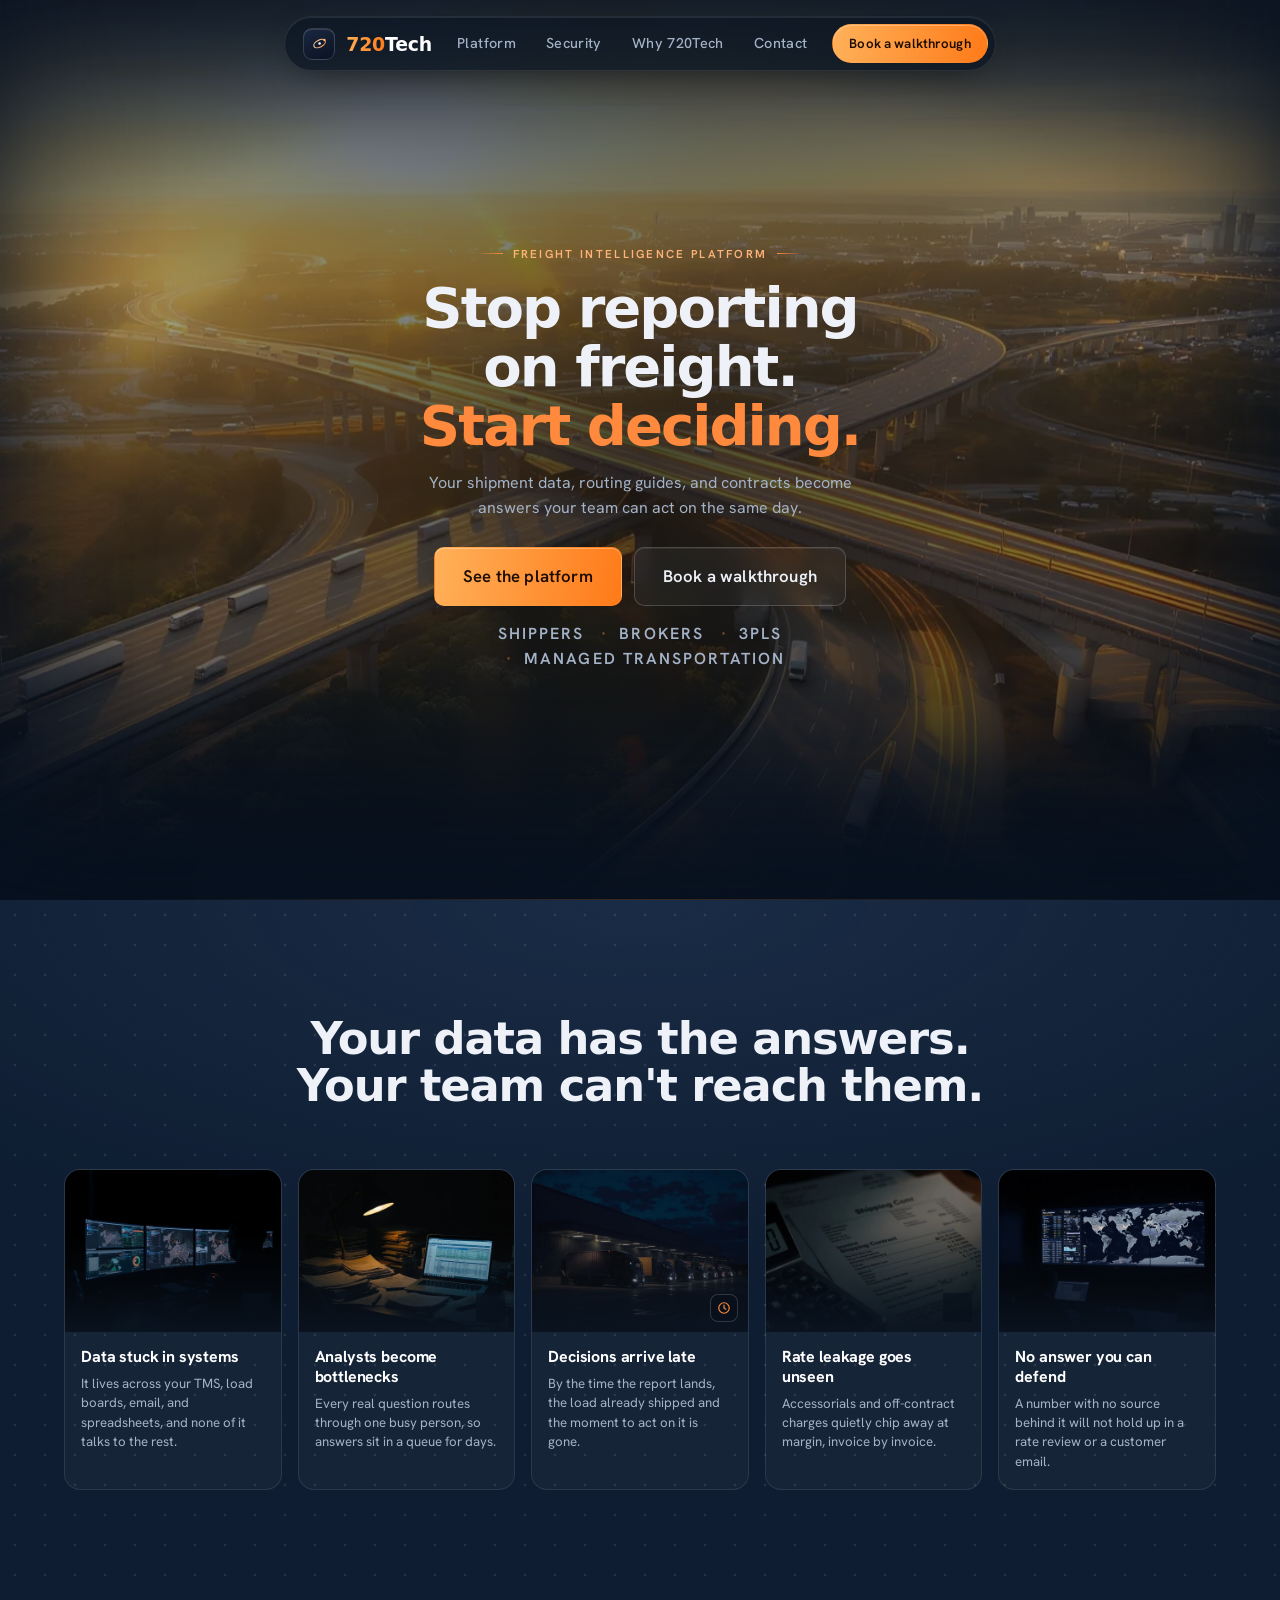
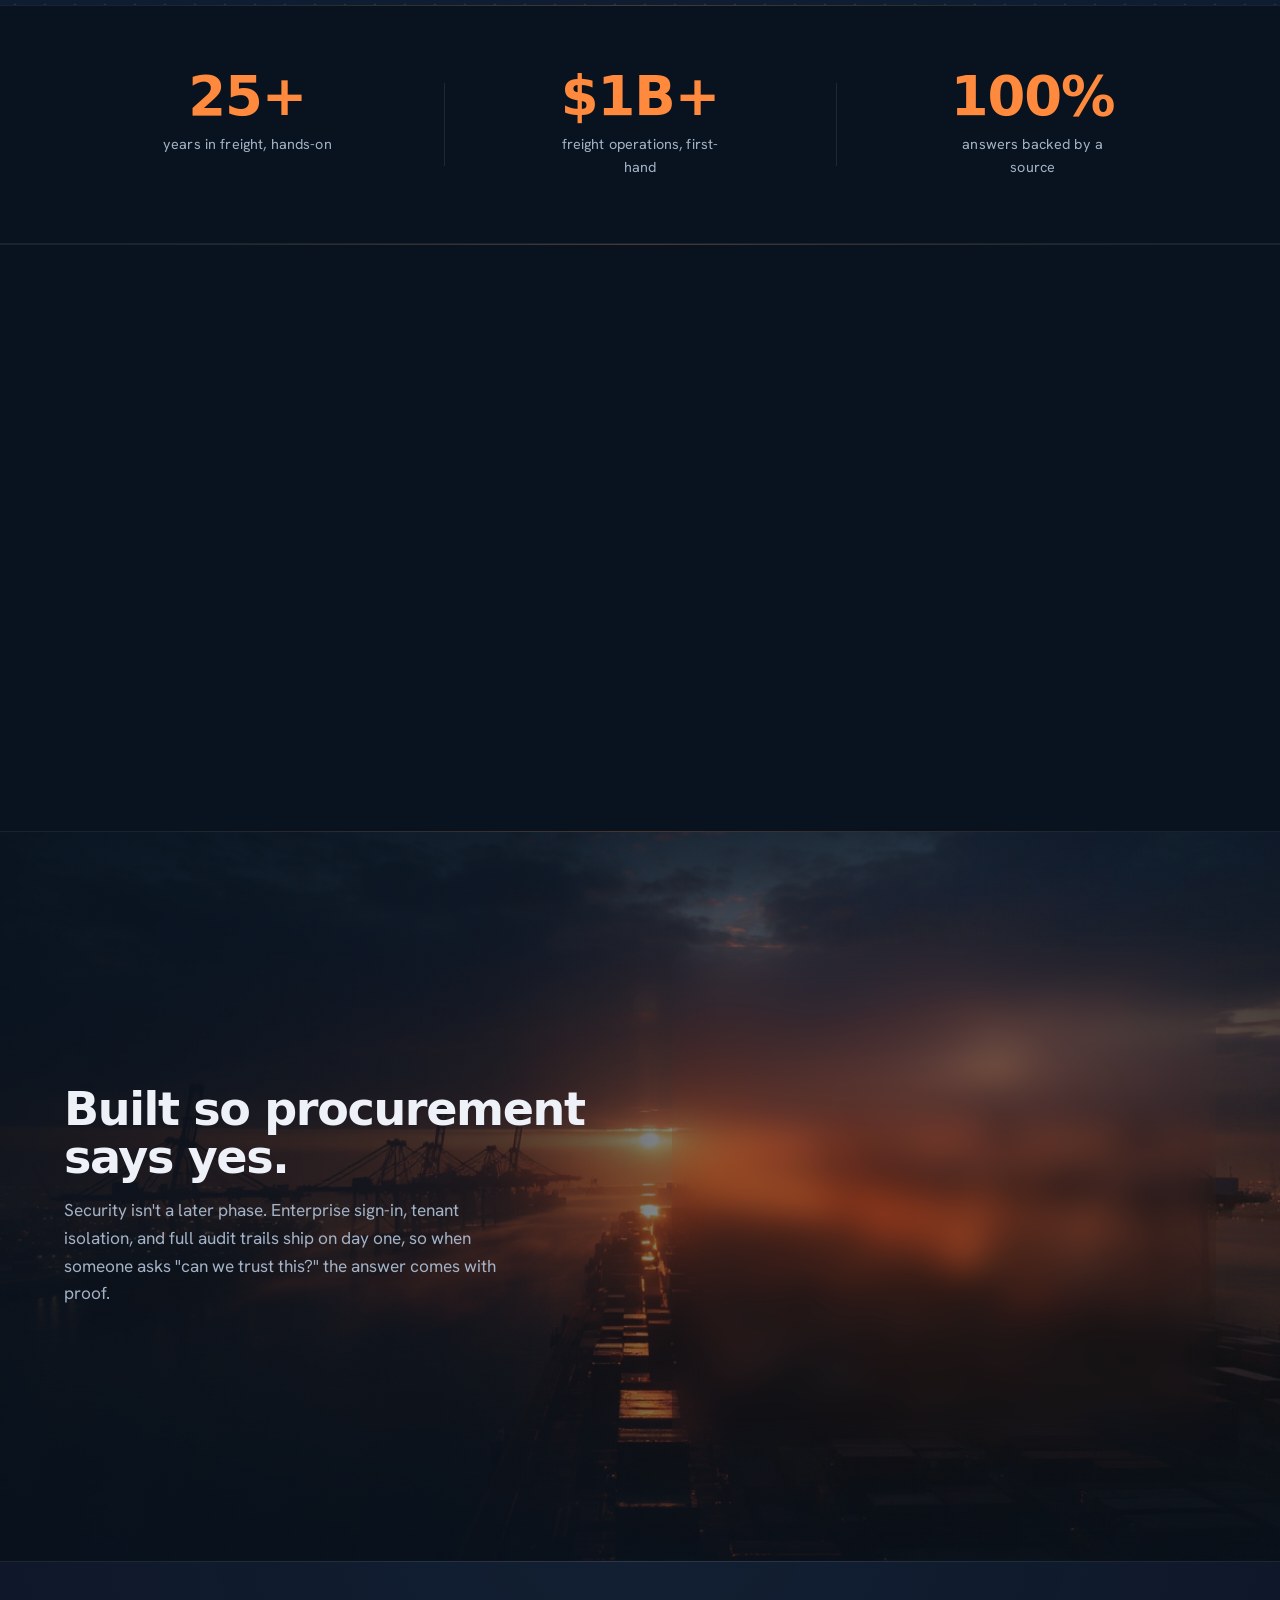
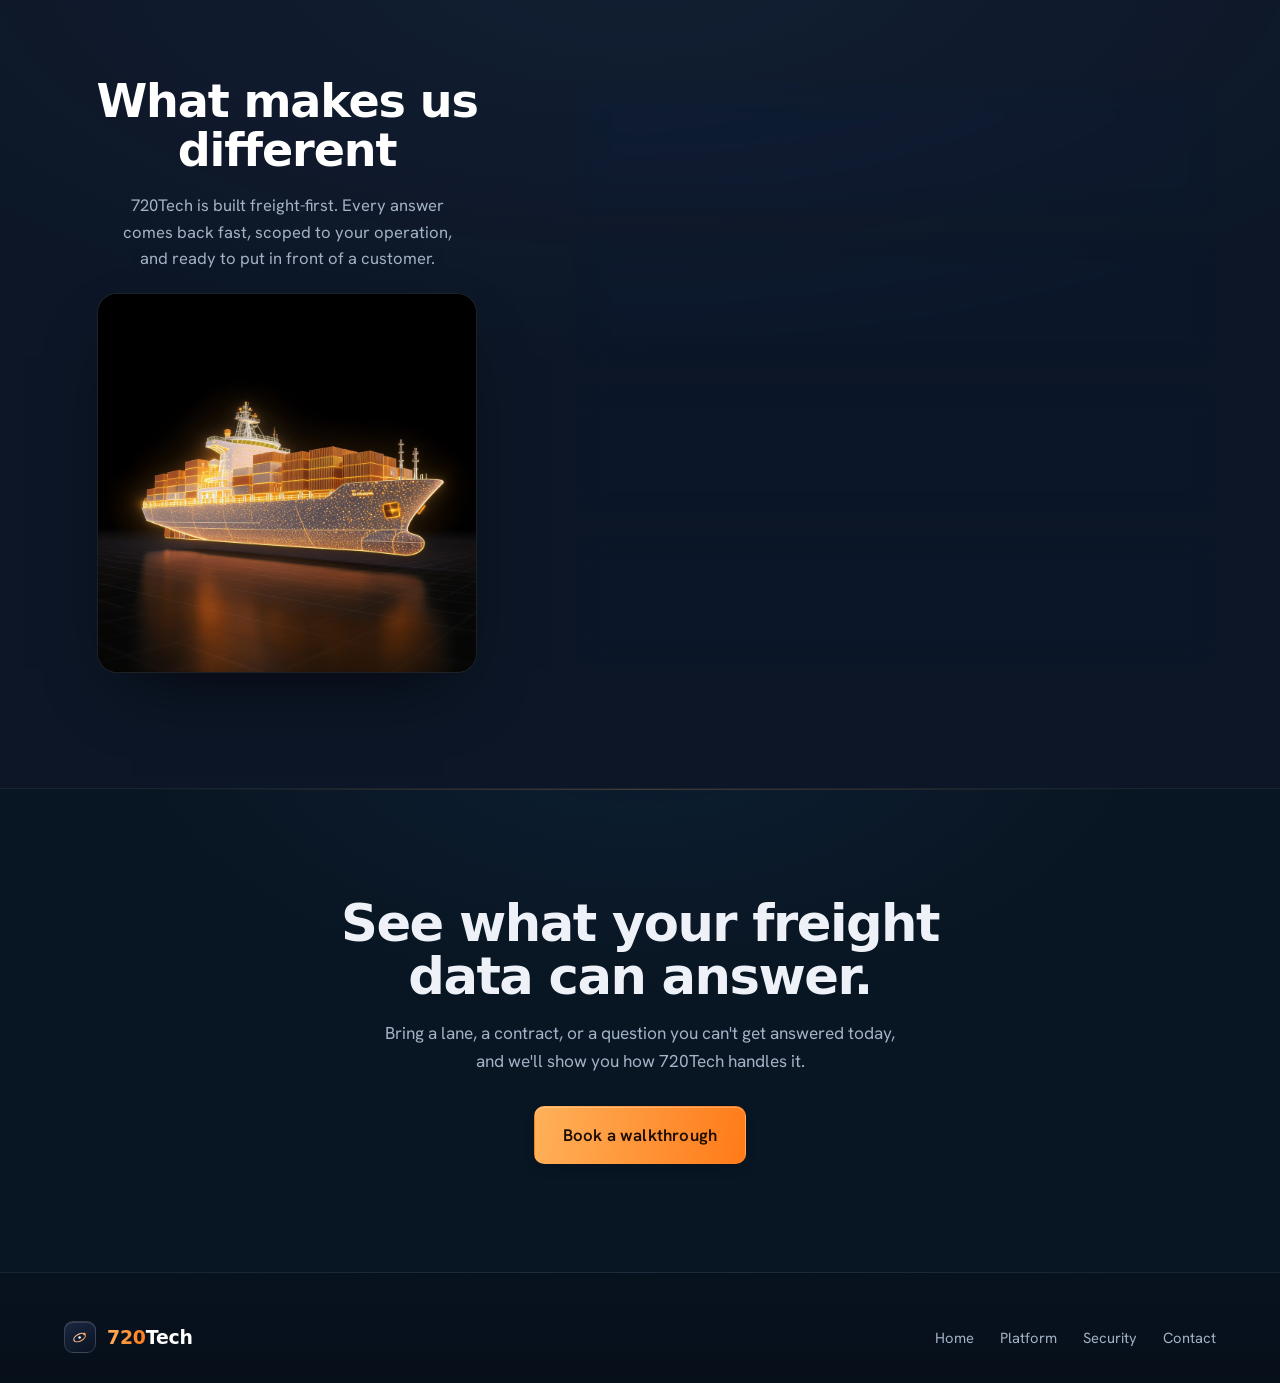
==== commit da6d369e: "Security section: golden-hour port photo backdrop + review-ledger layout Replace the 6-card trust gr" ====
--- a/index.html
+++ b/index.html
@@ -217,30 +217,37 @@
           <p>Security isn't a later phase. Enterprise sign-in, tenant isolation, and full audit trails ship on day one, so when someone asks "can we trust this?" the answer comes with proof.</p>
         </div>
         <div class="col-visual reveal" data-d="1">
-          <div class="tgrid">
-            <div class="tcard">
-              <span class="tcard-ic"><svg viewBox="0 0 24 24" fill="none" stroke="currentColor" stroke-width="1.8" stroke-linecap="round" stroke-linejoin="round"><path d="M12 2l8 4v6c0 5-3.5 8-8 10-4.5-2-8-5-8-10V6z"/><path d="m9 12 2 2 4-4"/></svg></span>
-              <b>Trusted sign-in</b><span>Your team signs in through your own identity provider.</span>
-            </div>
-            <div class="tcard">
-              <span class="tcard-ic"><svg viewBox="0 0 24 24" fill="none" stroke="currentColor" stroke-width="1.8" stroke-linecap="round" stroke-linejoin="round"><circle cx="12" cy="5" r="2"/><circle cx="5" cy="18" r="2"/><circle cx="19" cy="18" r="2"/><path d="M12 7v4M10.5 14.5 7 16.5M13.5 14.5 17 16.5"/></svg></span>
-              <b>Row-level access</b><span>Everyone sees only the lanes and rates they should.</span>
-            </div>
-            <div class="tcard">
-              <span class="tcard-ic"><svg viewBox="0 0 24 24" fill="none" stroke="currentColor" stroke-width="1.8" stroke-linecap="round" stroke-linejoin="round"><path d="M14 2H6a2 2 0 0 0-2 2v16a2 2 0 0 0 2 2h12a2 2 0 0 0 2-2V8z"/><path d="M14 2v6h6"/><path d="m9 14 2 2 4-4"/></svg></span>
-              <b>Fully auditable</b><span>Every answer traces back to the data behind it.</span>
-            </div>
-            <div class="tcard">
-              <span class="tcard-ic"><svg viewBox="0 0 24 24" fill="none" stroke="currentColor" stroke-width="1.8" stroke-linecap="round" stroke-linejoin="round"><path d="m12 2 9 5-9 5-9-5z"/><path d="m3 12 9 5 9-5"/><path d="m3 17 9 5 9-5"/></svg></span>
-              <b>Isolated tenants</b><span>Your data stays separated from every other customer's.</span>
-            </div>
-            <div class="tcard">
-              <span class="tcard-ic"><svg viewBox="0 0 24 24" fill="none" stroke="currentColor" stroke-width="1.8" stroke-linecap="round" stroke-linejoin="round"><rect x="3" y="11" width="18" height="11" rx="2"/><path d="M7 11V7a5 5 0 0 1 10 0v4"/></svg></span>
-              <b>Prompt-protected</b><span>Guardrails keep the model from leaking or being steered.</span>
-            </div>
-            <div class="tcard">
-              <span class="tcard-ic"><svg viewBox="0 0 24 24" fill="none" stroke="currentColor" stroke-width="1.8" stroke-linecap="round" stroke-linejoin="round"><path d="M10 17h4V5H2v12h3"/><path d="M20 17h2v-3.34a4 4 0 0 0-1.17-2.83L19 9h-5v8h1"/><circle cx="7.5" cy="17.5" r="2.5"/><circle cx="17.5" cy="17.5" r="2.5"/></svg></span>
-              <b>Freight-native</b><span>Tuned to lanes, tenders, accessorials, and rates.</span>
+          <div class="ledger">
+            <div class="ledger-head"><span class="ledger-title">Security review</span><span class="ledger-status"><svg viewBox="0 0 24 24" fill="none" stroke="currentColor" stroke-width="2.4" stroke-linecap="round" stroke-linejoin="round"><path d="M20 6 9 17l-5-5"/></svg> 6 of 6 pass</span></div>
+            <div class="lrow">
+              <span class="lrow-ic"><svg viewBox="0 0 24 24" fill="none" stroke="currentColor" stroke-width="1.8" stroke-linecap="round" stroke-linejoin="round"><path d="M12 2l8 4v6c0 5-3.5 8-8 10-4.5-2-8-5-8-10V6z"/><path d="m9 12 2 2 4-4"/></svg></span>
+              <div class="lrow-text"><b>Trusted sign-in</b><span>Your team signs in through your own identity provider.</span></div>
+              <span class="lrow-check" aria-hidden="true"><svg viewBox="0 0 24 24" fill="none" stroke="currentColor" stroke-width="2.6" stroke-linecap="round" stroke-linejoin="round"><path d="M20 6 9 17l-5-5"/></svg></span>
+            </div>
+            <div class="lrow">
+              <span class="lrow-ic"><svg viewBox="0 0 24 24" fill="none" stroke="currentColor" stroke-width="1.8" stroke-linecap="round" stroke-linejoin="round"><circle cx="12" cy="5" r="2"/><circle cx="5" cy="18" r="2"/><circle cx="19" cy="18" r="2"/><path d="M12 7v4M10.5 14.5 7 16.5M13.5 14.5 17 16.5"/></svg></span>
+              <div class="lrow-text"><b>Row-level access</b><span>Everyone sees only the lanes and rates they should.</span></div>
+              <span class="lrow-check" aria-hidden="true"><svg viewBox="0 0 24 24" fill="none" stroke="currentColor" stroke-width="2.6" stroke-linecap="round" stroke-linejoin="round"><path d="M20 6 9 17l-5-5"/></svg></span>
+            </div>
+            <div class="lrow">
+              <span class="lrow-ic"><svg viewBox="0 0 24 24" fill="none" stroke="currentColor" stroke-width="1.8" stroke-linecap="round" stroke-linejoin="round"><path d="M14 2H6a2 2 0 0 0-2 2v16a2 2 0 0 0 2 2h12a2 2 0 0 0 2-2V8z"/><path d="M14 2v6h6"/><path d="m9 14 2 2 4-4"/></svg></span>
+              <div class="lrow-text"><b>Fully auditable</b><span>Every answer traces back to the data behind it.</span></div>
+              <span class="lrow-check" aria-hidden="true"><svg viewBox="0 0 24 24" fill="none" stroke="currentColor" stroke-width="2.6" stroke-linecap="round" stroke-linejoin="round"><path d="M20 6 9 17l-5-5"/></svg></span>
+            </div>
+            <div class="lrow">
+              <span class="lrow-ic"><svg viewBox="0 0 24 24" fill="none" stroke="currentColor" stroke-width="1.8" stroke-linecap="round" stroke-linejoin="round"><path d="m12 2 9 5-9 5-9-5z"/><path d="m3 12 9 5 9-5"/><path d="m3 17 9 5 9-5"/></svg></span>
+              <div class="lrow-text"><b>Isolated tenants</b><span>Your data stays separated from every other customer's.</span></div>
+              <span class="lrow-check" aria-hidden="true"><svg viewBox="0 0 24 24" fill="none" stroke="currentColor" stroke-width="2.6" stroke-linecap="round" stroke-linejoin="round"><path d="M20 6 9 17l-5-5"/></svg></span>
+            </div>
+            <div class="lrow">
+              <span class="lrow-ic"><svg viewBox="0 0 24 24" fill="none" stroke="currentColor" stroke-width="1.8" stroke-linecap="round" stroke-linejoin="round"><rect x="3" y="11" width="18" height="11" rx="2"/><path d="M7 11V7a5 5 0 0 1 10 0v4"/></svg></span>
+              <div class="lrow-text"><b>Prompt-protected</b><span>Guardrails keep the model from leaking or being steered.</span></div>
+              <span class="lrow-check" aria-hidden="true"><svg viewBox="0 0 24 24" fill="none" stroke="currentColor" stroke-width="2.6" stroke-linecap="round" stroke-linejoin="round"><path d="M20 6 9 17l-5-5"/></svg></span>
+            </div>
+            <div class="lrow">
+              <span class="lrow-ic"><svg viewBox="0 0 24 24" fill="none" stroke="currentColor" stroke-width="1.8" stroke-linecap="round" stroke-linejoin="round"><path d="M10 17h4V5H2v12h3"/><path d="M20 17h2v-3.34a4 4 0 0 0-1.17-2.83L19 9h-5v8h1"/><circle cx="7.5" cy="17.5" r="2.5"/><circle cx="17.5" cy="17.5" r="2.5"/></svg></span>
+              <div class="lrow-text"><b>Freight-native</b><span>Tuned to lanes, tenders, accessorials, and rates.</span></div>
+              <span class="lrow-check" aria-hidden="true"><svg viewBox="0 0 24 24" fill="none" stroke="currentColor" stroke-width="2.6" stroke-linecap="round" stroke-linejoin="round"><path d="M20 6 9 17l-5-5"/></svg></span>
             </div>
           </div>
         </div>
--- a/site.css
+++ b/site.css
@@ -200,9 +200,15 @@
   transition:transform .95s var(--ease),opacity .6s var(--ease)}
 .seam-draw.in::before{opacity:.4;transform:scaleX(1)}
 /* lifted zones — brighter navy + a soft top light for depth and life */
-#what,#why{background:
+#what{background:
   radial-gradient(120% 82% at 50% 0%, rgba(96,134,196,.12), transparent 56%),
   var(--band-raise)}
+/* security zone: golden-hour container port photo (matches the hero's palette),
+   scrimmed left-to-right so the heading column stays fully readable */
+#why{background:
+  linear-gradient(97deg, rgba(7,17,29,.88) 0%, rgba(7,17,29,.7) 38%, rgba(7,17,29,.18) 72%, rgba(7,17,29,.34) 100%),
+  linear-gradient(180deg, rgba(7,17,29,.45), transparent 24%, transparent 76%, rgba(7,17,29,.6)),
+  #07111d url("assets/light/why-port.jpg") no-repeat center 38%/cover}
 #different{background:
   radial-gradient(120% 82% at 50% 0%, rgba(96,134,196,.08), transparent 58%),
   var(--band-warm)}
@@ -324,19 +330,31 @@
 }
 
 /* ============================================================
-   WHY — security & trust grid
-   ============================================================ */
-.tgrid{display:grid;grid-template-columns:repeat(2,1fr);gap:14px}
-.tcard{display:flex;flex-direction:column;gap:10px;padding:22px 20px;border-radius:16px;
-  border:1px solid var(--line);
-  background:radial-gradient(130% 130% at 0% 0%, rgba(255,138,61,.035), transparent 46%), var(--panel);
-  transition:transform .3s var(--ease),border-color .3s,background .3s}
-.tcard:hover{transform:translateY(-4px);border-color:rgba(255,138,61,.32);background:radial-gradient(130% 130% at 0% 0%, rgba(255,138,61,.06), transparent 46%), var(--panel-2)}
-.tcard-ic{width:40px;height:40px;border-radius:10px;display:grid;place-items:center;color:var(--orange);
+   WHY — security review ledger (single glass panel over the port photo)
+   ============================================================ */
+.ledger{border:1px solid rgba(255,255,255,.16);border-radius:18px;overflow:hidden;
+  background:linear-gradient(160deg, rgba(13,22,38,.86), rgba(8,15,27,.9));
+  -webkit-backdrop-filter:blur(16px) saturate(1.2);backdrop-filter:blur(16px) saturate(1.2);
+  box-shadow:0 44px 96px -38px rgba(0,0,0,.85),inset 0 1px 0 rgba(255,255,255,.12)}
+.ledger-head{display:flex;align-items:center;justify-content:space-between;gap:12px;
+  padding:14px 20px;border-bottom:1px solid rgba(255,255,255,.1);background:rgba(255,255,255,.03)}
+.ledger-title{font-family:var(--f-b);font-size:.78rem;font-weight:700;letter-spacing:.14em;
+  text-transform:uppercase;color:var(--ink-2)}
+.ledger-status{display:inline-flex;align-items:center;gap:7px;font-size:.8rem;font-weight:600;
+  color:#7fdca4;padding:5px 12px;border-radius:999px;
+  border:1px solid rgba(82,196,128,.32);background:rgba(62,168,106,.12)}
+.ledger-status svg{width:13px;height:13px}
+.lrow{display:flex;align-items:center;gap:15px;padding:15px 20px}
+.lrow+.lrow{border-top:1px solid rgba(255,255,255,.07)}
+.lrow-ic{flex:none;width:38px;height:38px;border-radius:10px;display:grid;place-items:center;color:var(--orange);
   border:1px solid var(--line-2);background:var(--orange-soft)}
-.tcard-ic svg{width:20px;height:20px}
-.tcard b{font-size:1rem;font-weight:700;color:#fff;letter-spacing:-.01em}
-.tcard span{font-size:.86rem;color:var(--ink-2);line-height:1.45}
+.lrow-ic svg{width:19px;height:19px}
+.lrow-text{min-width:0}
+.lrow-text b{display:block;font-size:.98rem;font-weight:700;color:#fff;letter-spacing:-.01em;line-height:1.25}
+.lrow-text span{display:block;font-size:.86rem;color:var(--ink-2);line-height:1.45;margin-top:2px}
+.lrow-check{flex:none;margin-left:auto;width:22px;height:22px;border-radius:50%;display:grid;place-items:center;
+  color:#7fdca4;border:1px solid rgba(82,196,128,.3);background:rgba(62,168,106,.1)}
+.lrow-check svg{width:12px;height:12px}
 
 /* ============================================================
    DIFFERENT — 4 cards
@@ -497,6 +515,10 @@
   /* pan the lane-map variant to the Americas network (harmless in photo variants) */
   .hero-art svg{width:400%;margin-left:-50%}
   .split,.split.rev{grid-template-columns:1fr;gap:34px}
+  /* stacked layout puts text over the brighter part of the port photo — even the scrim out */
+  #why{background:
+    linear-gradient(180deg, rgba(7,17,29,.93) 0%, rgba(7,17,29,.82) 55%, rgba(7,17,29,.9) 100%),
+    #07111d url("assets/light/why-port.jpg") no-repeat center 38%/cover}
   .split.rev .col-visual{order:0}
   .build-sphere{position:relative;left:auto;bottom:auto;margin:18px auto 0;width:128px;height:128px}
   .build-sphere .smoke{display:none}
